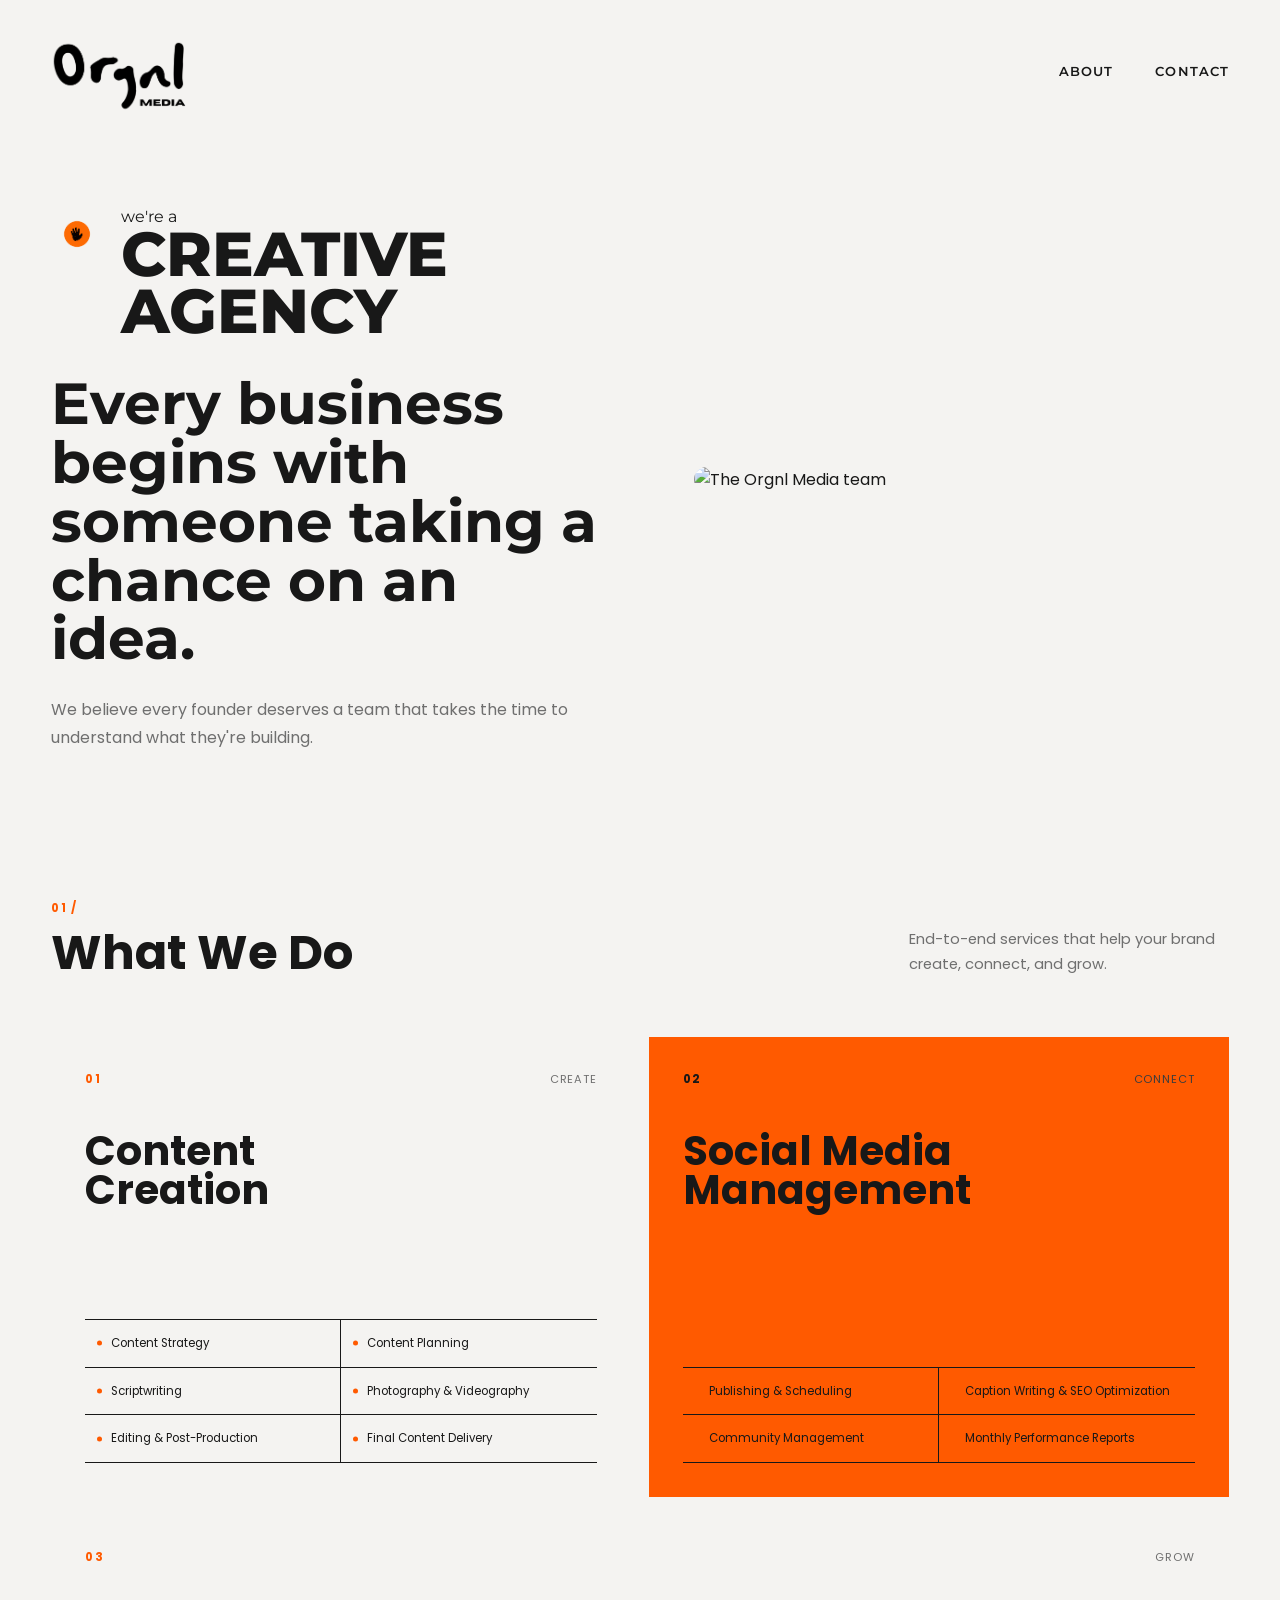
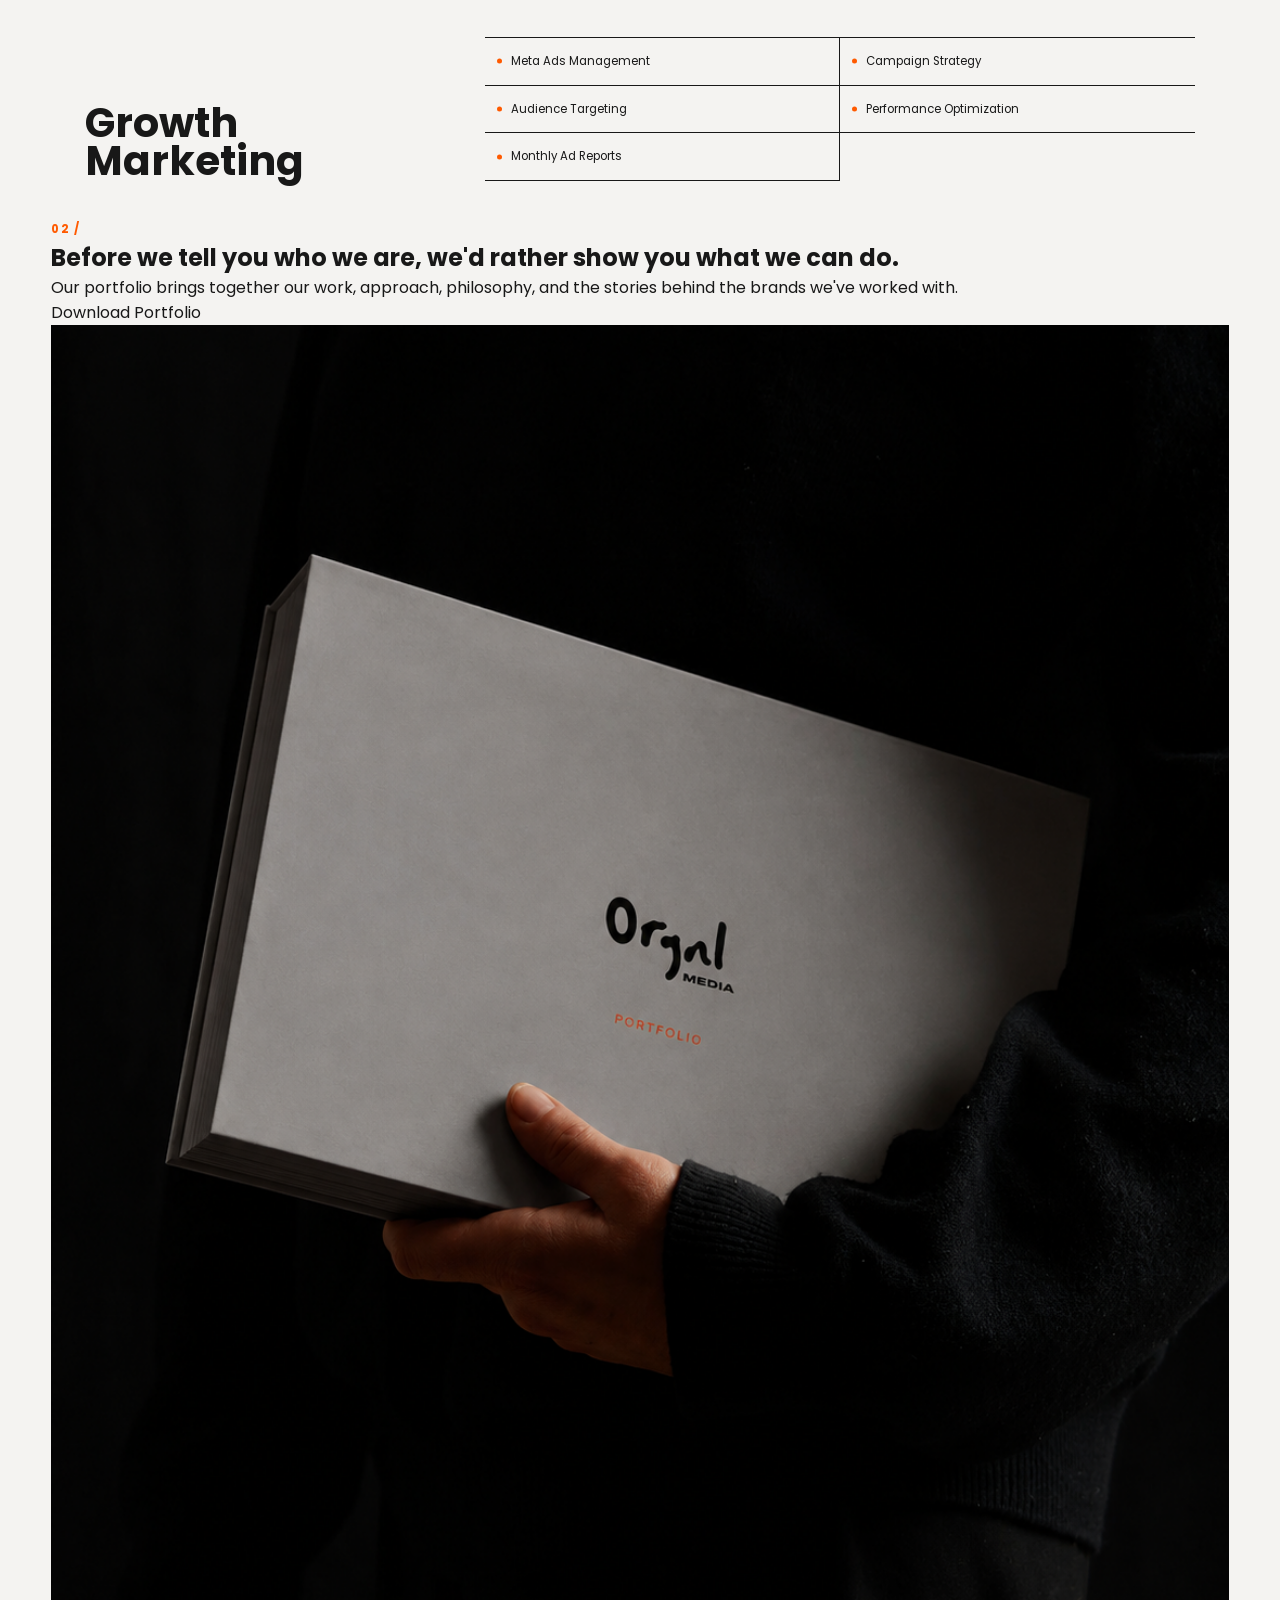
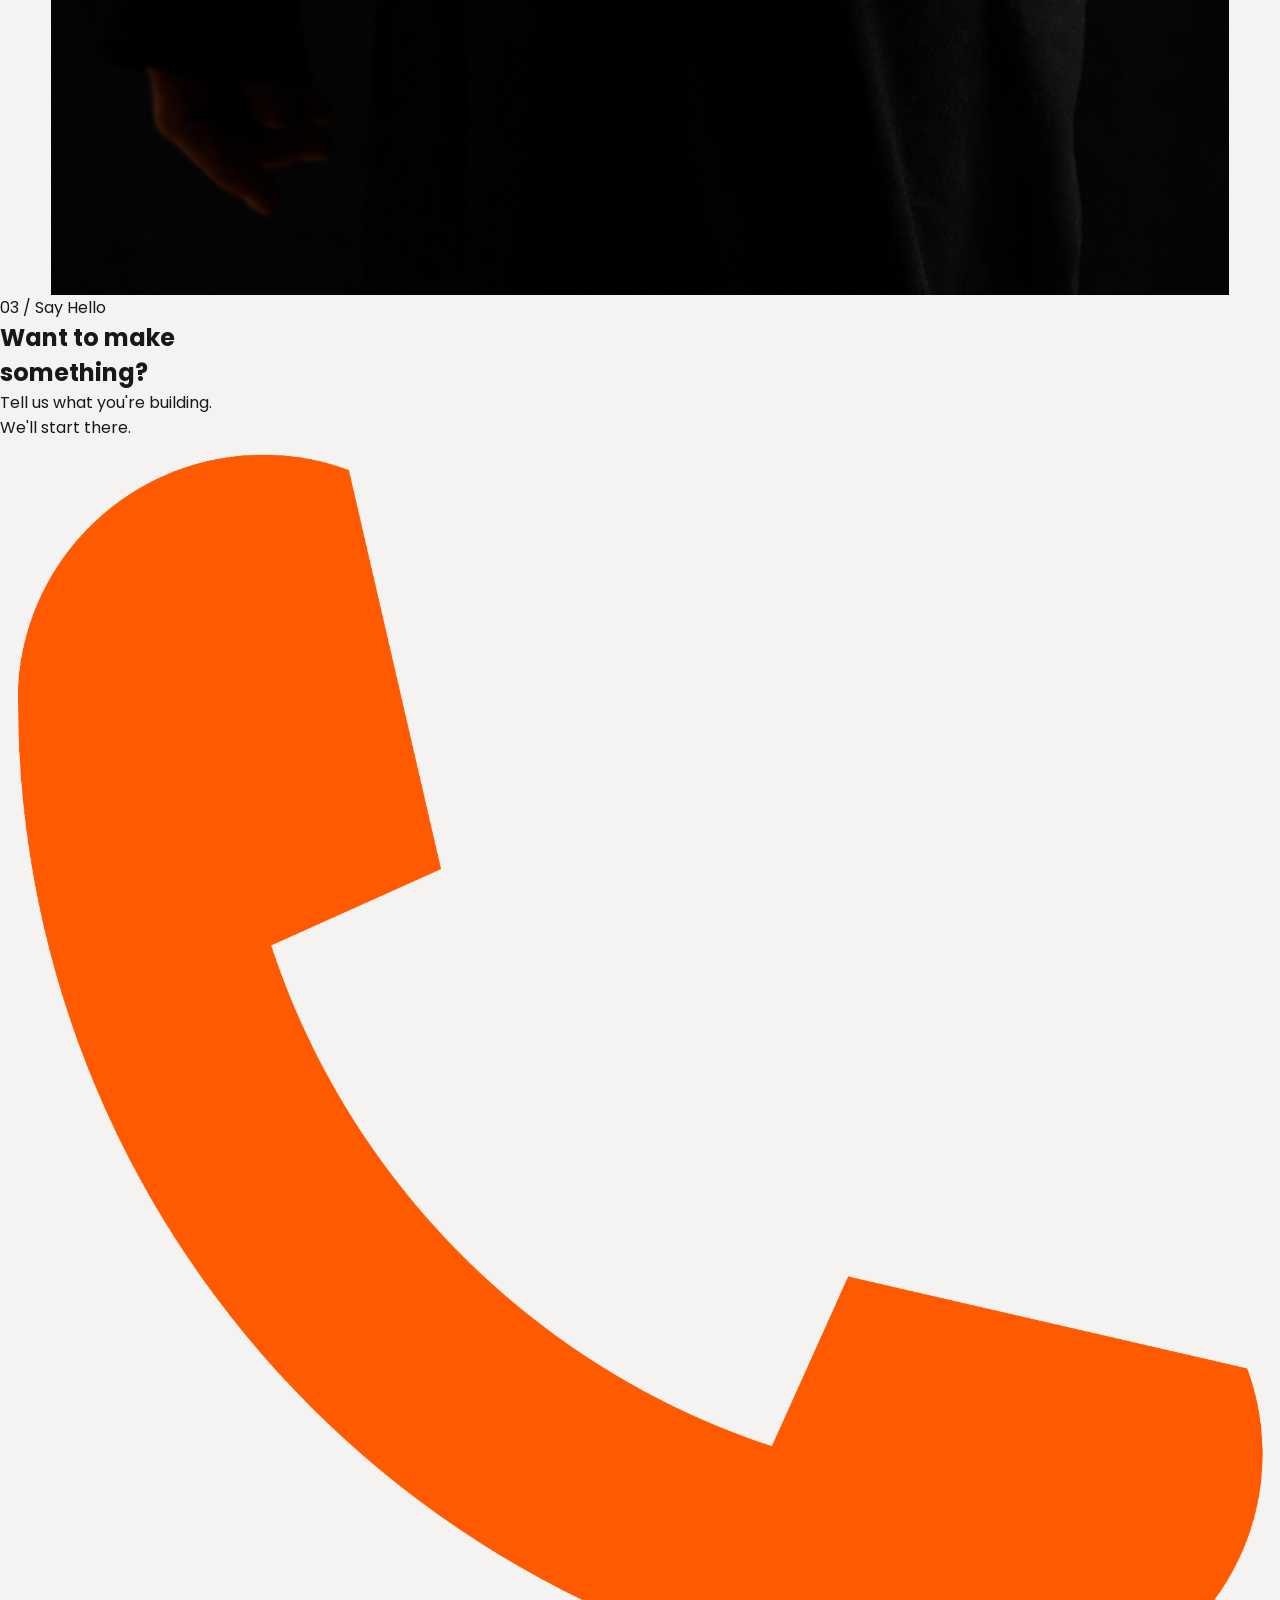
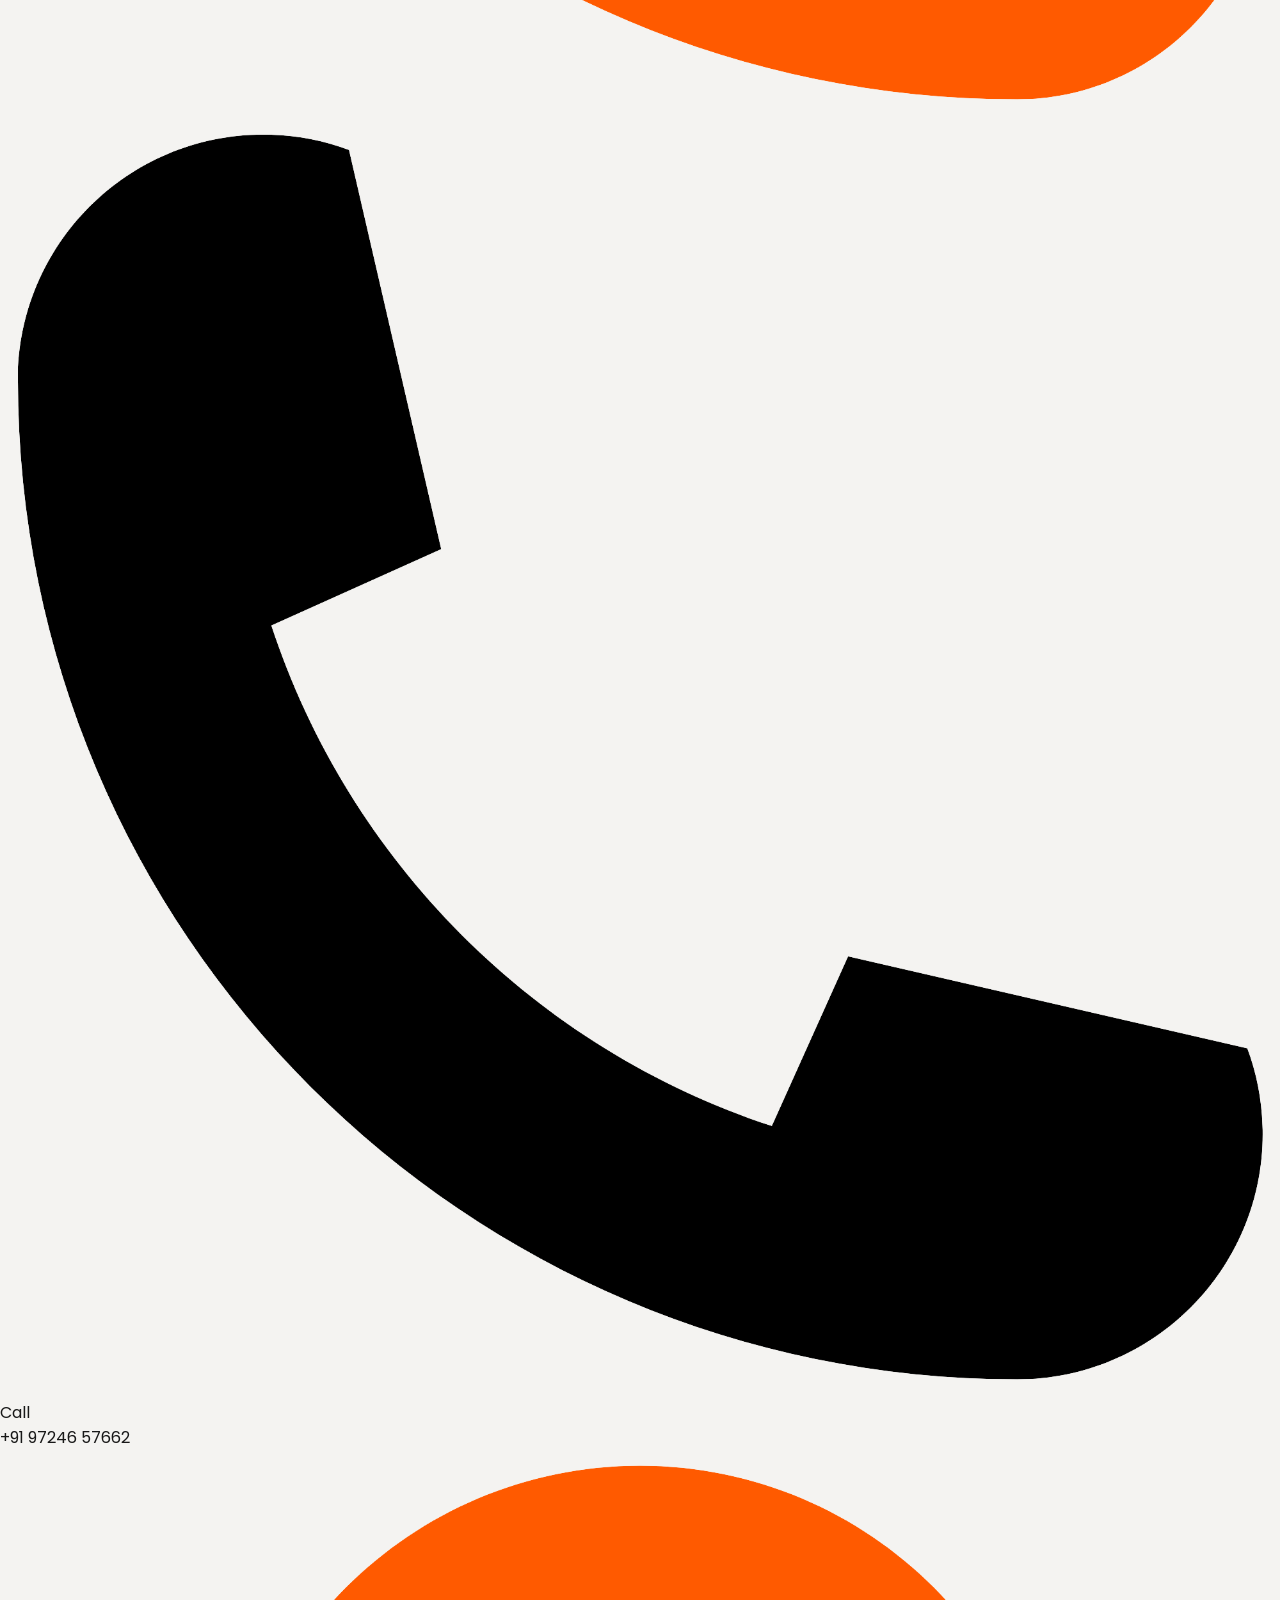
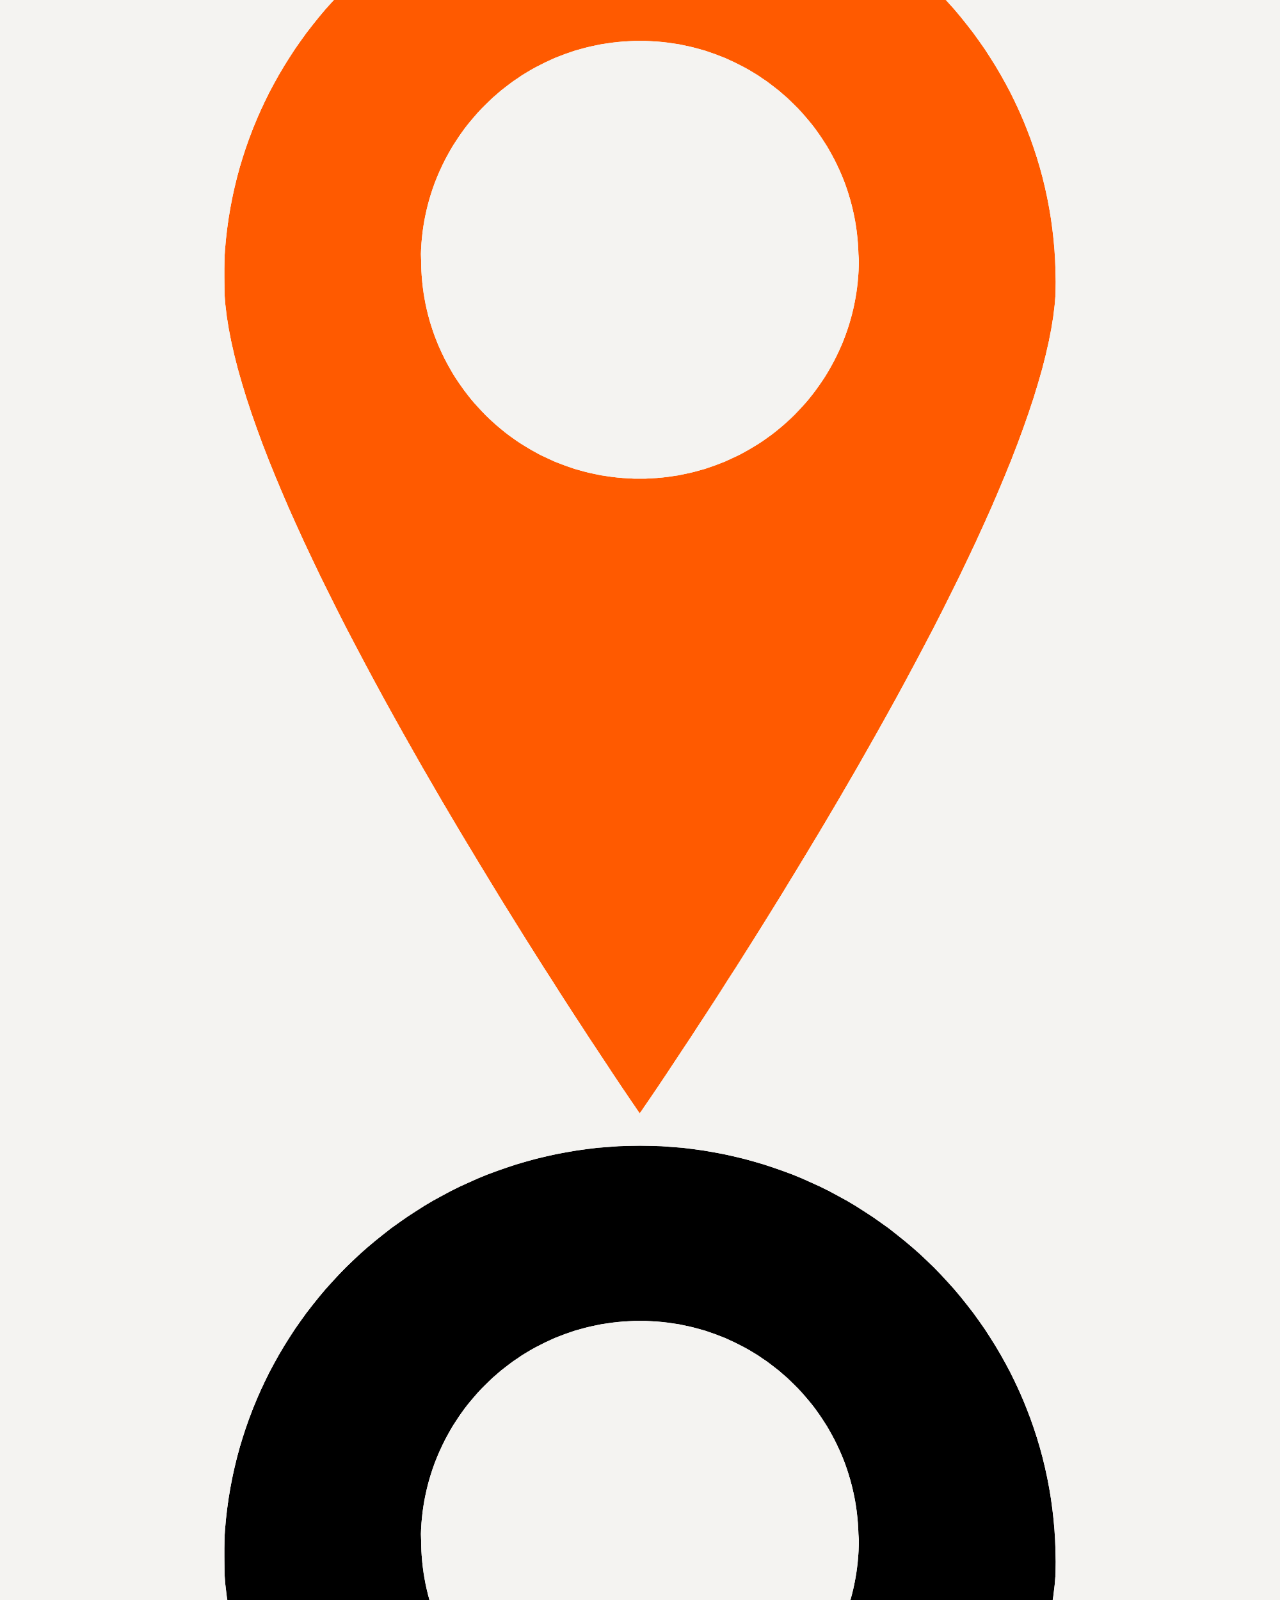
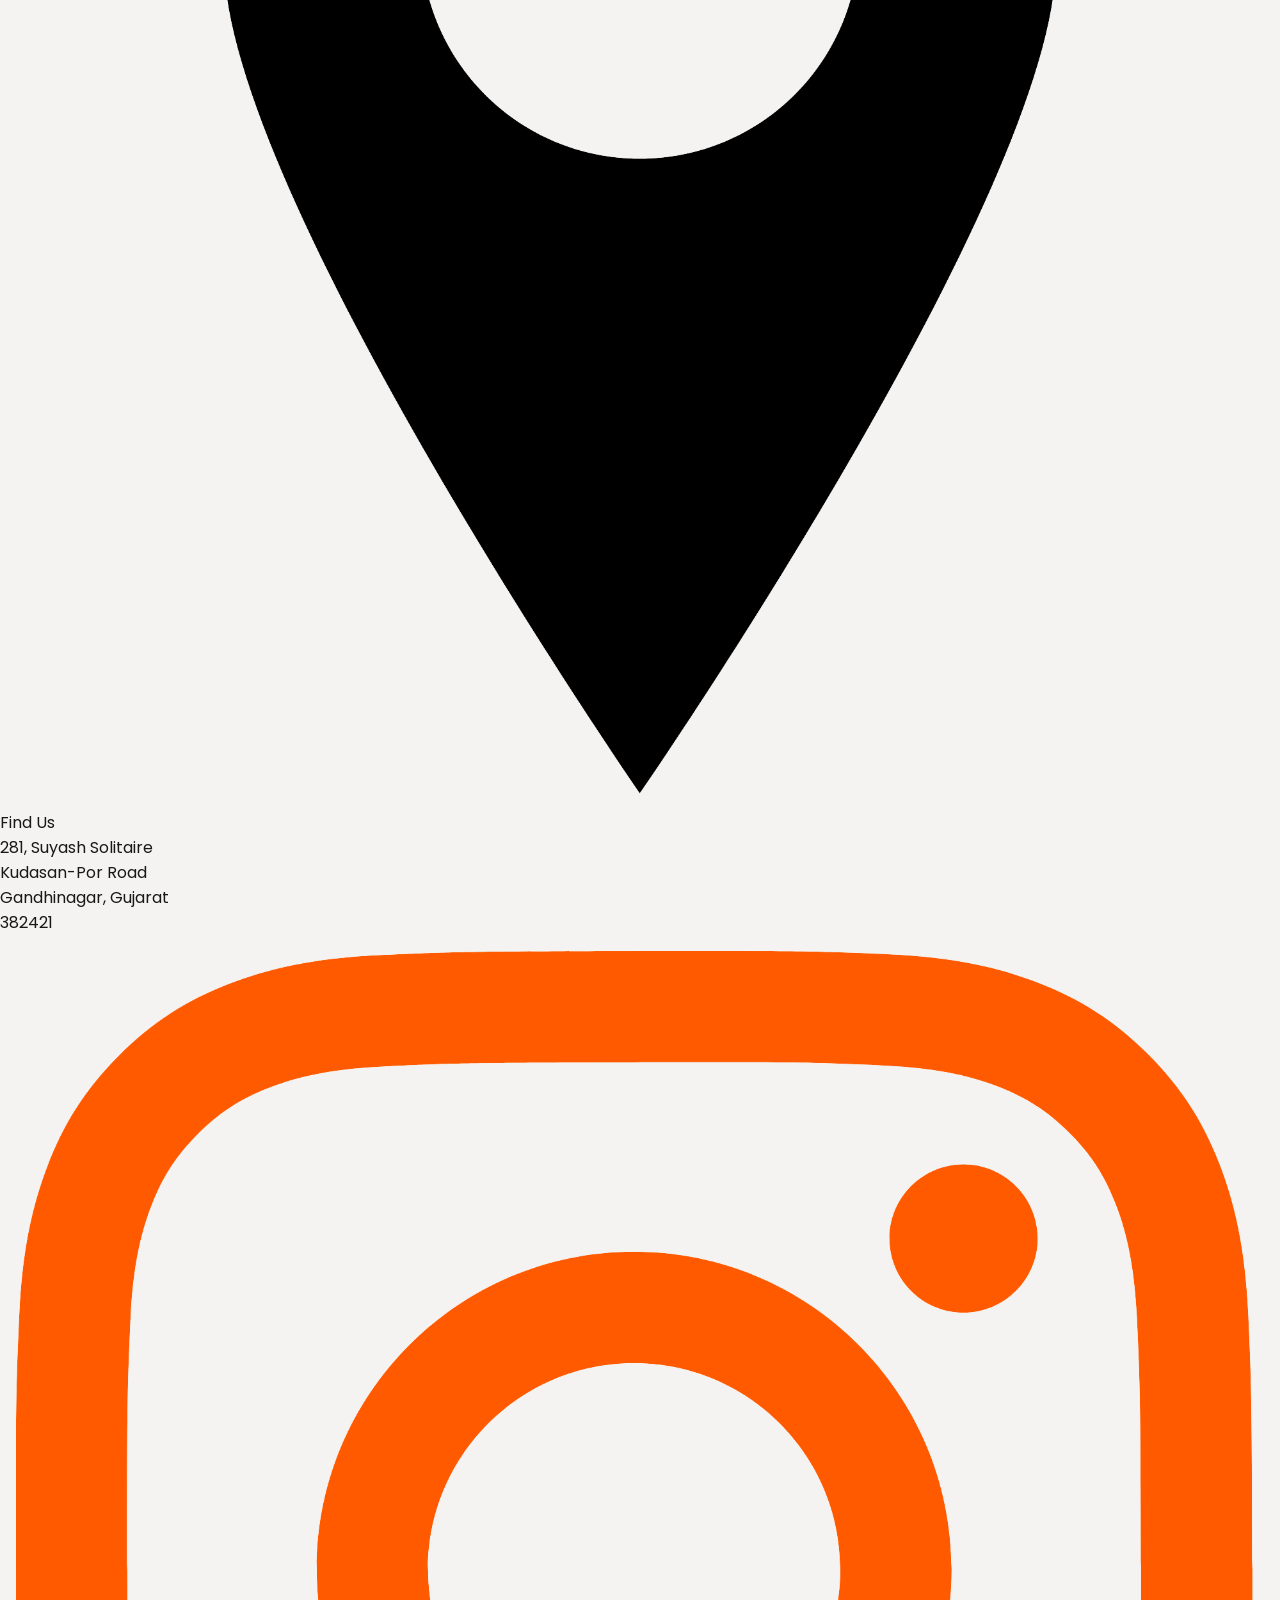
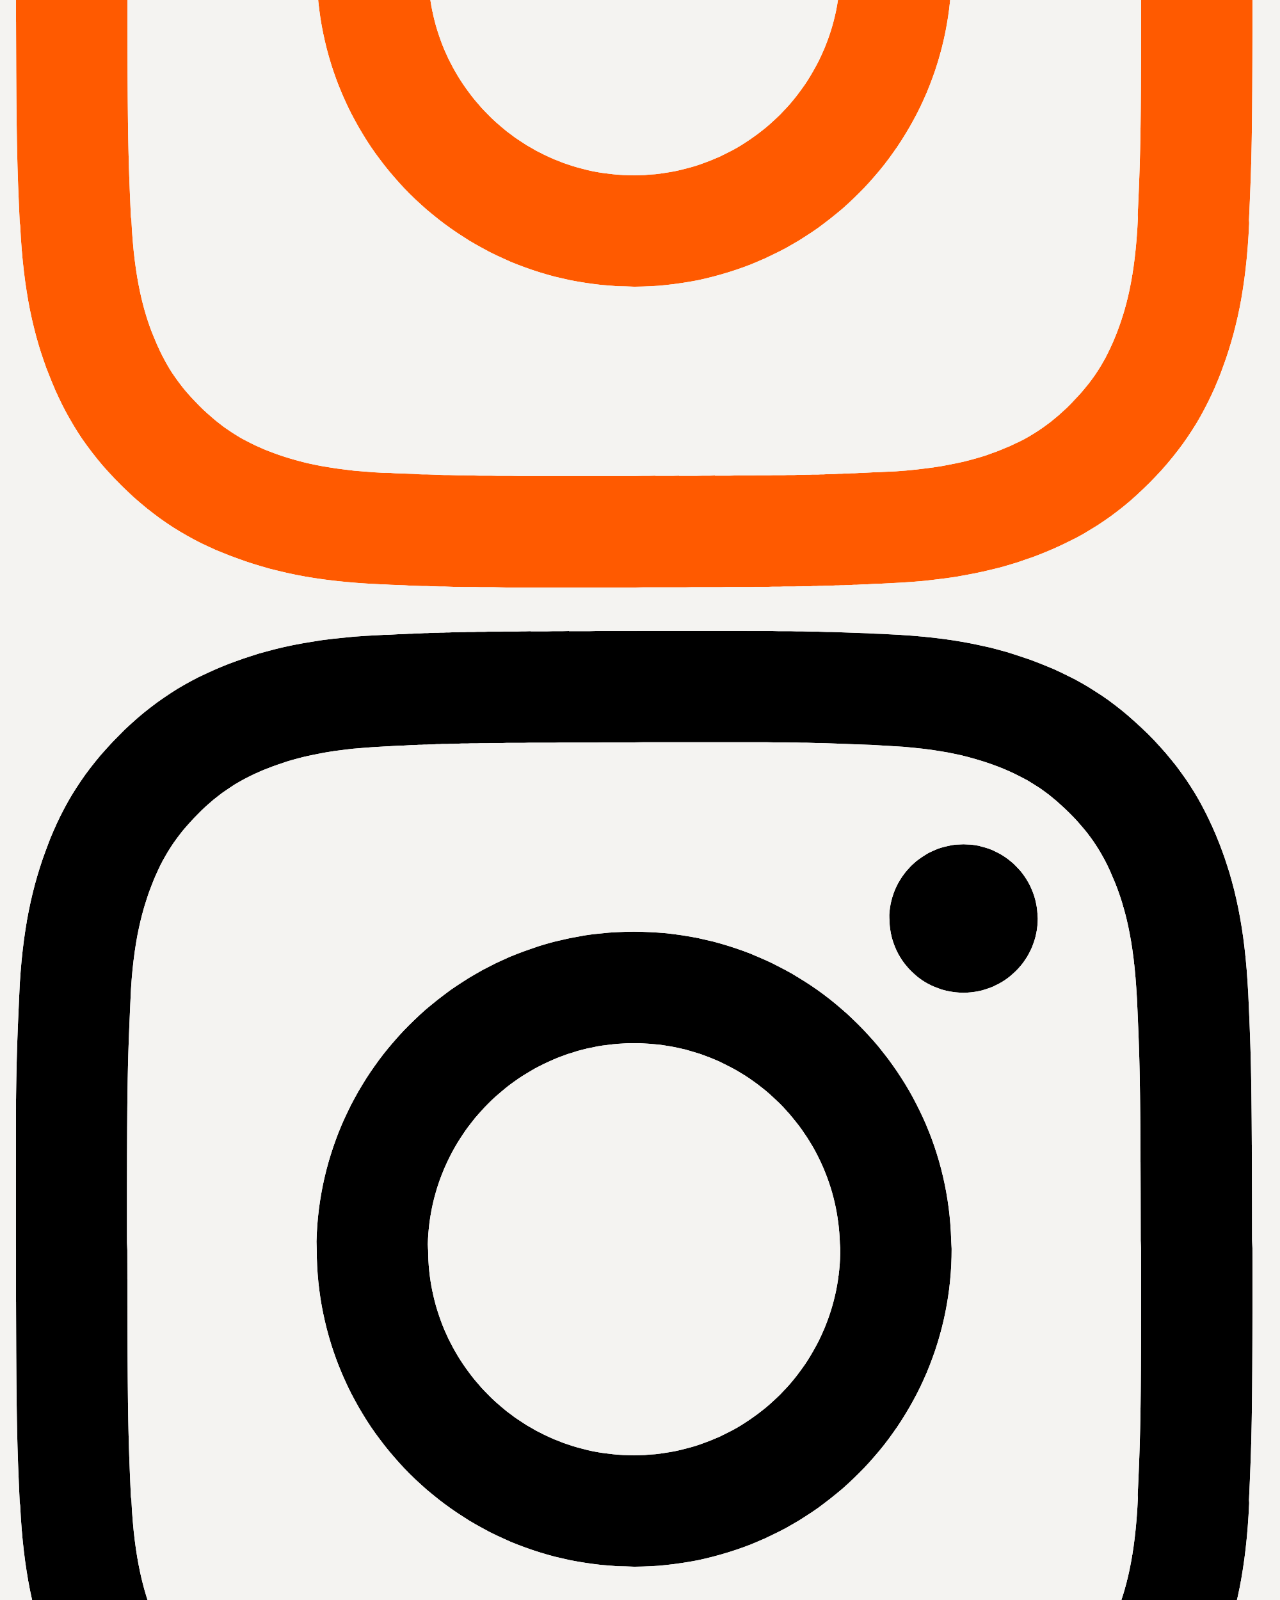
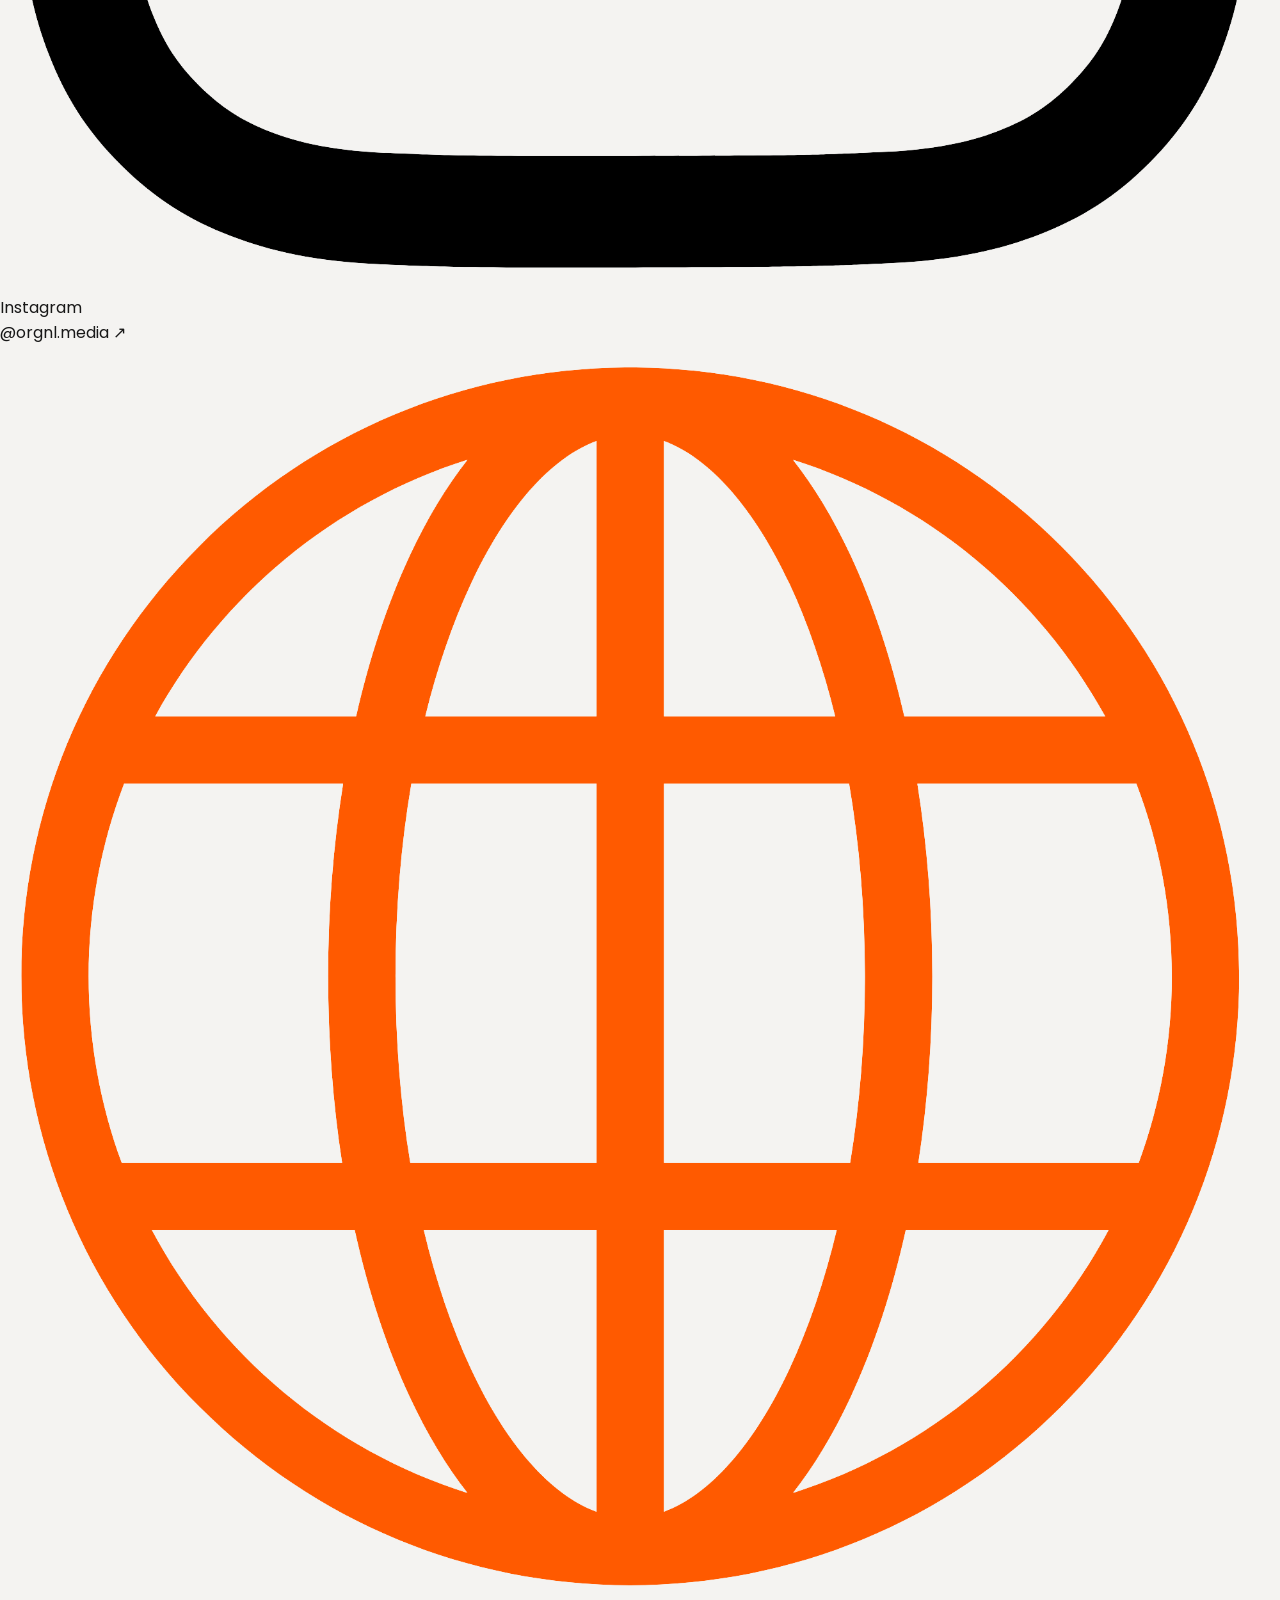
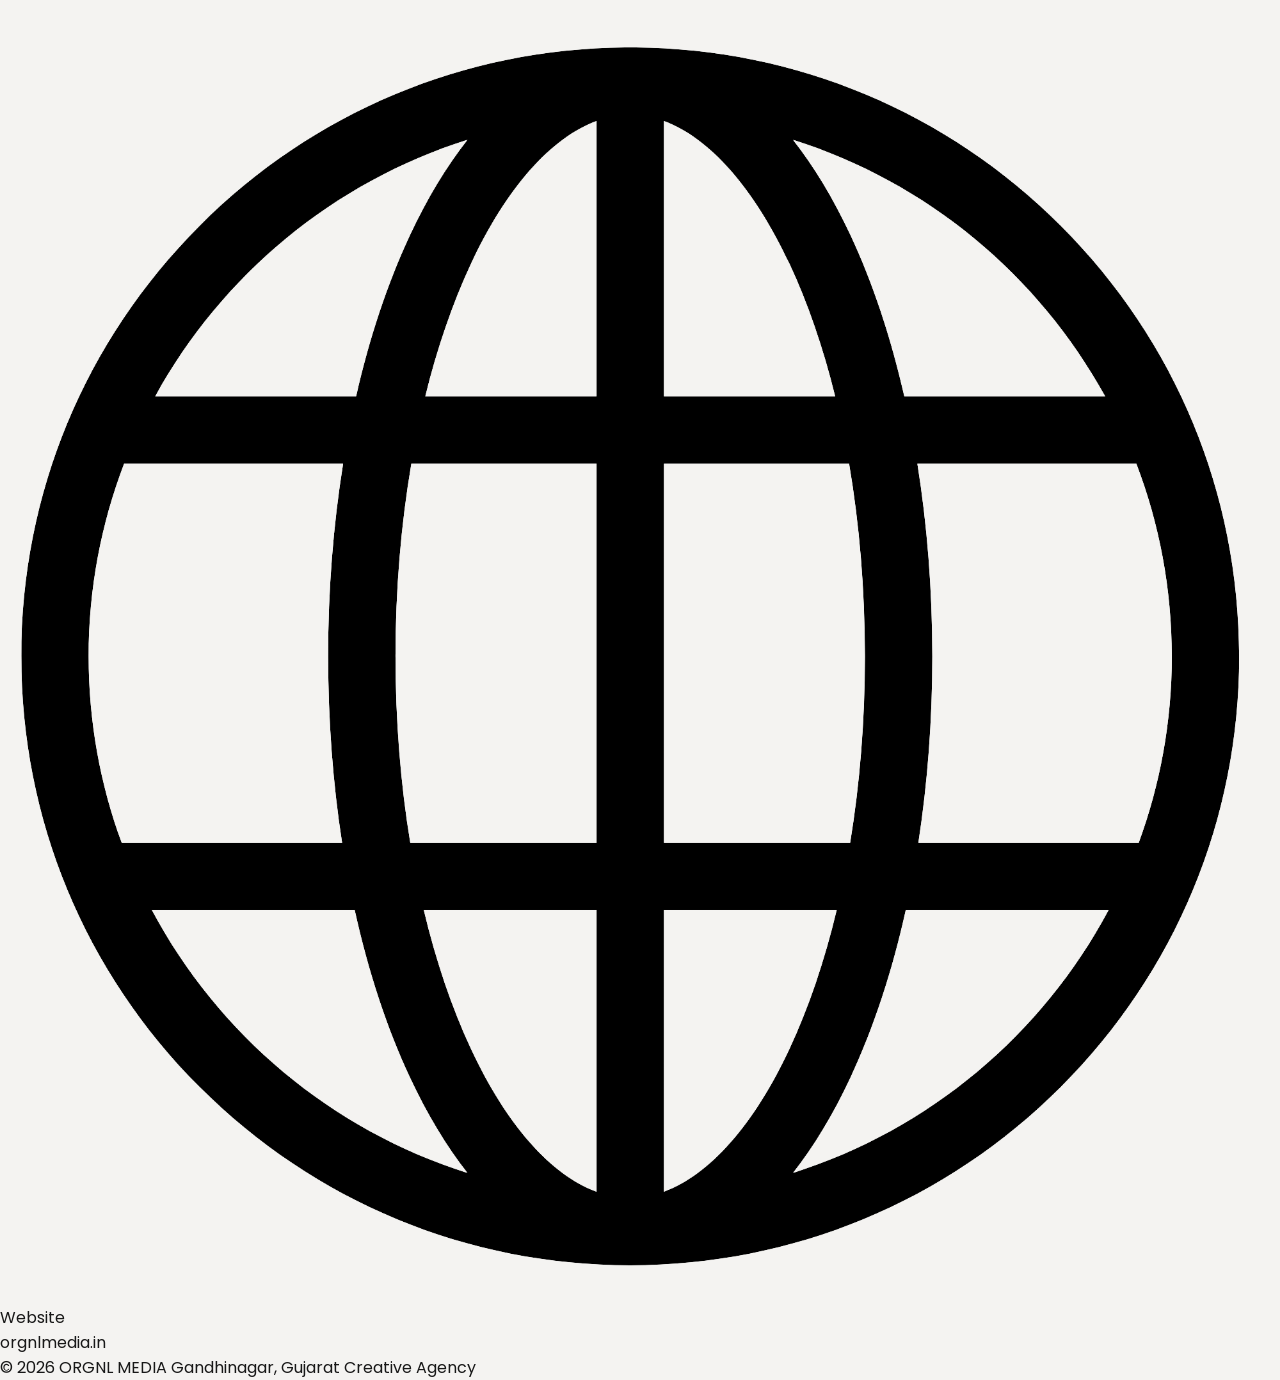
==== index.html @ 341784e2 "Update index.html" ====
<!DOCTYPE html>
<html lang="en">

<head>

    <!-- =========================================================
         META
    ========================================================== -->

    <meta charset="UTF-8">

    <meta
        name="viewport"
        content="width=device-width, initial-scale=1.0"
    >

    <meta
        name="description"
        content="Orgnl Media is a creative agency based in Gandhinagar, helping businesses find what's already special about them and turning it into stories people remember."
    >

    <meta
        name="keywords"
        content="Creative Agency, Ahmedabad, Gandhinagar, Content Creation, Social Media Management, Growth Marketing, Orgnl Media"
    >

    <meta
        name="author"
        content="Orgnl Media"
    >


    <!-- =========================================================
         TITLE
    ========================================================== -->

    <title>Orgnl Media</title>



    <!-- =========================================================
         FAVICONS
    ========================================================== -->

    <link
        rel="icon"
        type="image/svg+xml"
        href="assets/favicon/favicon.svg"
    >

    <link
        rel="icon"
        href="assets/favicon/favicon.ico"
    >

    <link
        rel="apple-touch-icon"
        href="assets/favicon/apple-touch-icon.png"
    >

    <link
        rel="manifest"
        href="assets/favicon/site.webmanifest"
    >



    <!-- =========================================================
         STYLESHEET
    ========================================================== -->

    <link
        rel="stylesheet"
        href="css/style.css"
    >

</head>

<body>

   <!-- ===========================
     HEADER
=========================== -->

<header>

    <div class="container">

        <a href="index.html" class="logo">

            <img
                src="assets/images/logo.png"
                alt="Orgnl Media Logo"
            >

        </a>


        <nav>

            <a href="about.html">
                About
            </a>

            <a href="contact.html">
                Contact
            </a>

        </nav>

    </div>

</header>



<!-- ===========================
     HERO
=========================== -->

<section class="hero">

    <div class="container hero-container">


        <!-- LEFT CONTENT -->

        <div class="hero-content">

            <div class="hero-label">

                <img
                    src="assets/images/Hand-icon-orgnl.png"
                    alt=""
                    aria-hidden="true"
                >

                <p>

                    we're a

                    <span>
                        CREATIVE
                    </span>

                    <span>
                        AGENCY
                    </span>

                </p>

            </div>



            <h1>

                Every business begins with
                someone taking a chance
                on an idea.

            </h1>



            <p class="hero-description">

                We believe every founder deserves
                a team that takes the time to
                understand what they're building.

            </p>

        </div>



        <!-- RIGHT IMAGE -->

        <div class="hero-image">

            <img
                src="assets/images/hero-team.png"
                alt="The Orgnl Media team"
            >

        </div>


    </div>

</section>



     <!-- =========================================================
     WHAT WE DO
========================================================= -->

<section class="services" id="services">

    <div class="container">

        <div class="services-heading">

            <div class="services-title">

                <span class="section-number">
                    01 /
                </span>

                <h2>
                    What We Do
                </h2>

            </div>

            <p class="services-intro">

                End-to-end services that help your brand
                create, connect, and grow.

            </p>

        </div>



        <div class="services-grid">


            <!-- =======================================
                 CONTENT CREATION
            ======================================== -->

            <article class="service-card">

                <div class="service-top">

                    <span class="service-count">
                        01
                    </span>

                    <span class="service-type">
                        Create
                    </span>

                </div>


                <h3>

                    Content<br>
                    Creation

                </h3>


                <div class="service-list">

                    <div>Content Strategy</div>

                    <div>Content Planning</div>

                    <div>Scriptwriting</div>

                    <div>Photography &amp; Videography</div>

                    <div>Editing &amp; Post-Production</div>

                    <div>Final Content Delivery</div>

                </div>

            </article>



            <!-- =======================================
                 SOCIAL MEDIA MANAGEMENT
            ======================================== -->

            <article class="service-card service-orange">

                <div class="service-top">

                    <span class="service-count">
                        02
                    </span>

                    <span class="service-type">
                        Connect
                    </span>

                </div>


                <h3>

                    Social Media<br>
                    Management

                </h3>


                <div class="service-list">

                    <div>Publishing &amp; Scheduling</div>

                    <div>Caption Writing &amp; SEO Optimization</div>

                    <div>Community Management</div>

                    <div>Monthly Performance Reports</div>

                </div>

            </article>



            <!-- =======================================
                 GROWTH MARKETING
            ======================================== -->

            <article class="service-card service-wide">

                <div class="service-top">

                    <span class="service-count">
                        03
                    </span>

                    <span class="service-type">
                        Grow
                    </span>

                </div>


                <div class="service-wide-content">

                    <h3>

                        Growth<br>
                        Marketing

                    </h3>


                    <div class="service-list">

                        <div>Meta Ads Management</div>

                        <div>Campaign Strategy</div>

                        <div>Audience Targeting</div>

                        <div>Performance Optimization</div>

                        <div>Monthly Ad Reports</div>

                    </div>

                </div>

            </article>


        </div>

    </div>

</section>


<!-- =========================================================
     PORTFOLIO
========================================================= -->

<section class="portfolio" id="portfolio">

    <div class="container">

        <div class="portfolio-content">

            <div class="portfolio-left">

                <span class="section-number">
                    02 /
                </span>

                <h2>

                    Before we tell you who we are,
                    we'd rather show you what we can do.

                </h2>

                <p>

                    Our portfolio brings together our work,
                    approach, philosophy, and the stories
                    behind the brands we've worked with.

                </p>

                <a
                    href="assets/portfolio/Orgnl media Portfolio.pdf"
                    download
                    class="portfolio-button"
                >

                    Download Portfolio

                </a>

            </div>



            <div class="portfolio-right">

                <img
                    src="assets/images/holding-portfolio.png"
                    alt="Orgnl Media Portfolio"
                >

            </div>

        </div>

    </div>

</section>

        <!-- ==========================================================
             CONTACT
        ========================================================== -->

        <section class="contact" id="contact">

            <div class="inner">


                <div class="contact-top">


                    <div class="contact-title-wrap">


                        <div class="section-marker">
                            03 / Say Hello
                        </div>


                        <h2>

                            Want to make<br>
                            something?

                        </h2>


                    </div>


                    <p class="contact-note">

                        Tell us what you're building.<br>
                        We'll start there.

                    </p>


                </div>



                <div class="contact-rule"></div>



                <div class="contact-grid">


                    <!-- PHONE -->

                    <a
                        href="tel:+919724657662"
                        class="contact-item"
                    >


                        <div class="contact-icon-wrap">

                            <img
                                src="assets/icons/phone-icon-orange.png"
                                alt=""
                                class="contact-icon contact-icon-orange"
                            >

                            <img
                                src="assets/icons/phone-icon-black.png"
                                alt=""
                                class="contact-icon contact-icon-black"
                            >

                        </div>


                        <div class="contact-item-bottom">

                            <div class="contact-label">
                                Call
                            </div>


                            <div class="contact-value">
                                +91 97246 57662
                            </div>

                        </div>


                    </a>



                    <!-- LOCATION -->

                    <div class="contact-item">


                        <div class="contact-icon-wrap">

                            <img
                                src="assets/icons/location-icon-orange.png"
                                alt=""
                                class="contact-icon contact-icon-orange"
                            >

                            <img
                                src="assets/icons/location-icon-black.png"
                                alt=""
                                class="contact-icon contact-icon-black"
                            >

                        </div>


                        <div class="contact-item-bottom">

                            <div class="contact-label">
                                Find Us
                            </div>


                            <div class="contact-value address-value">

                                281, Suyash Solitaire<br>

                                Kudasan-Por Road<br>

                                Gandhinagar, Gujarat<br>

                                382421

                            </div>

                        </div>


                    </div>



                    <!-- INSTAGRAM -->

                    <a
                        href="https://www.instagram.com/orgnl.media/"
                        target="_blank"
                        rel="noopener"
                        class="contact-item"
                    >


                        <div class="contact-icon-wrap">

                            <img
                                src="assets/icons/instagram-icon-orange.png"
                                alt=""
                                class="contact-icon contact-icon-orange"
                            >

                            <img
                                src="assets/icons/instagram-icon-black.png"
                                alt=""
                                class="contact-icon contact-icon-black"
                            >

                        </div>


                        <div class="contact-item-bottom">

                            <div class="contact-label">
                                Instagram
                            </div>


                            <div class="contact-value">
                                @orgnl.media ↗
                            </div>

                        </div>


                    </a>



                    <!-- WEBSITE -->

                    <a
                        href="https://orgnlmedia.in"
                        class="contact-item"
                    >


                        <div class="contact-icon-wrap">

                            <img
                                src="assets/icons/website-icon-orange.png"
                                alt=""
                                class="contact-icon contact-icon-orange"
                            >

                            <img
                                src="assets/icons/website-icon-black.png"
                                alt=""
                                class="contact-icon contact-icon-black"
                            >

                        </div>


                        <div class="contact-item-bottom">

                            <div class="contact-label">
                                Website
                            </div>


                            <div class="contact-value">
                                orgnlmedia.in
                            </div>

                        </div>


                    </a>


                </div>



                <!-- FOOTER -->

                <footer class="footer">


                    <span>

                        © 2026

                        <span class="footer-orange">
                            ORGNL MEDIA
                        </span>

                    </span>


                    <span>
                        Gandhinagar, Gujarat
                    </span>


                    <span>
                        Creative Agency
                    </span>


                </footer>


            </div>

        </section>


    </main>



    <!-- =========================================================
     JAVASCRIPT
========================================================== -->

<script src="js/script.js"></script>

</body>
</html>



    
</body>

</html>
---- css/style.css ----
/* =========================================================
   ORGNL MEDIA
   STYLE.CSS
========================================================= */


/* =========================================================
   GOOGLE FONTS
========================================================= */

@import url('https://fonts.googleapis.com/css2?family=Montserrat:wght@400;500;600;700;800&family=Poppins:wght@300;400;500&display=swap');


/* =========================================================
   VARIABLES
========================================================= */

:root{

    --bg:#F4F3F1;
    --text:#181818;
    --orange:#FF5A00;
    --grey:#6F6F6F;

    --container:1240px;

    --transition:0.3s ease;

}


/* =========================================================
   RESET
========================================================= */

*{
    margin:0;
    padding:0;
    box-sizing:border-box;
}

html{
    scroll-behavior:smooth;
}

body{

    background:var(--bg);
    color:var(--text);

    font-family:'Poppins',sans-serif;
    overflow-x:hidden;

}

img{

    display:block;
    width:100%;

}

a{

    text-decoration:none;
    color:inherit;

}

ul{

    list-style:none;

}


/* =========================================================
   GLOBAL CONTAINER
========================================================= */

.container{

    width:min(92%,var(--container));
    margin:auto;

}



/* =========================================================
   HEADER
========================================================= */

header{

    width:100%;
    padding:28px 0;

    position:fixed;
    top:0;
    left:0;

    z-index:100;

    background:rgba(244,243,241,.88);
    backdrop-filter:blur(18px);

}

header .container{

    display:flex;
    align-items:center;
    justify-content:space-between;

}

.logo{

    width:145px;

}

nav{

    display:flex;
    align-items:center;
    gap:42px;

}

nav a{

    font-family:'Montserrat',sans-serif;
    font-size:.82rem;
    font-weight:600;
    letter-spacing:.08em;
    text-transform:uppercase;

    transition:var(--transition);

}

nav a:hover{

    color:var(--orange);

}



/* =========================================================
   HERO
========================================================= */

.hero{

    min-height:100vh;

    display:flex;
    align-items:center;

    padding:160px 0 100px;

}

.hero-container{

    display:grid;
    grid-template-columns:1fr 0.95fr;
    gap:80px;
    align-items:center;

}

.hero-content{

    max-width:620px;

}

.hero-label{

    display:flex;
    align-items:flex-start;
    gap:18px;

    margin-bottom:34px;

}

.hero-label img{

    width:52px;

    flex-shrink:0;

}

.hero-label p{

    font-family:'Montserrat',sans-serif;
    font-size:1rem;
    line-height:1.1;

}

.hero-label span{

    display:block;

    font-size:3.9rem;
    font-weight:800;
    line-height:.92;

}

.hero h1{

    font-family:'Montserrat',sans-serif;

    font-size:3.6rem;
    font-weight:700;
    line-height:1.02;

    max-width:760px;

    margin-bottom:28px;

}

.hero-description{

    max-width:520px;

    color:var(--grey);

    font-size:1rem;
    line-height:1.75;

}

.hero-image{

    position:relative;

}

.hero-image img{

    border-radius:18px;

}



/* =========================================================
   TABLET
========================================================= */

@media(max-width:991px){

    .hero-container{

        grid-template-columns:1fr;
        gap:60px;

    }

    .hero-image{

        max-width:650px;
        margin:auto;

    }

}



/* =========================================================
   MOBILE
========================================================= */

@media(max-width:768px){

    header{

        padding:22px 0;

    }

    .logo{

        width:120px;

    }

    nav{

        gap:24px;

    }

    nav a{

        font-size:.72rem;

    }

    .hero{

        padding:130px 0 70px;

    }

    .hero-label{

        margin-bottom:26px;

    }

    .hero-label img{

        width:42px;

    }

    .hero-label p{

        font-size:.9rem;

    }

    .hero-label span{

        font-size:2.7rem;

    }

    .hero h1{

        font-size:2.3rem;
        margin-bottom:22px;

    }

    .hero-description{

        font-size:.92rem;
        line-height:1.7;

    }

}




/* =========================================================
   WHAT WE DO
========================================================= */

.services{

    background:var(--bg);

}

.services-heading{

    display:flex;
    justify-content:space-between;
    align-items:flex-end;

    margin-bottom:60px;

}

.services-title{

    display:flex;
    flex-direction:column;
    gap:12px;

}

.section-number{

    font-family:var(--heading);

    font-size:.72rem;
    font-weight:700;

    letter-spacing:.15em;

    color:var(--orange);

}

.services-title h2{

    font-size:3rem;
    font-weight:700;
    line-height:1;

}

.services-intro{

    width:320px;

    color:var(--grey);

    font-size:.92rem;
    line-height:1.7;

}



/* =========================================================
   GRID
========================================================= */

.services-grid{

    display:grid;

    grid-template-columns:1fr 1fr;

    gap:18px;

}



/* =========================================================
   CARD
========================================================= */

.service-card{

    display:flex;
    flex-direction:column;

    min-height:460px;

    padding:34px;

    border:var(--border);

    transition:var(--transition);

}

.service-card:hover{

    transform:translateY(-5px);

}

.service-top{

    display:flex;
    justify-content:space-between;
    align-items:center;

}

.service-count{

    font-family:var(--heading);

    font-size:.72rem;
    font-weight:700;

    letter-spacing:.12em;

    color:var(--orange);

}

.service-type{

    font-size:.7rem;

    text-transform:uppercase;

    letter-spacing:.08em;

    color:var(--grey);

}

.service-card h3{

    margin-top:44px;

    font-size:2.55rem;
    font-weight:700;
    line-height:.95;

}



/* =========================================================
   SERVICE LIST
========================================================= */

.service-list{

    margin-top:auto;

    display:grid;

    grid-template-columns:1fr 1fr;

    border-top:1px solid currentColor;

}

.service-list div{

    position:relative;

    padding:

        15px
        12px
        15px
        26px;

    border-bottom:1px solid currentColor;

    font-size:.72rem;

    line-height:1.45;

}

.service-list div:nth-child(odd){

    border-right:1px solid currentColor;

}


/* orange bullet */

.service-list div::before{

    content:"";

    position:absolute;

    left:12px;
    top:50%;

    width:5px;
    height:5px;

    transform:translateY(-50%);

    border-radius:50%;

    background:var(--orange);

}



/* =========================================================
   ORANGE CARD
========================================================= */

.service-orange{

    background:var(--orange);

    color:var(--black);

    border:none;

}

.service-orange .service-count{

    color:var(--black);

}

.service-orange .service-type{

    color:#3d3d3d;

}

.service-orange .service-list div::before{

    background:var(--black);

}



/* =========================================================
   WIDE CARD
========================================================= */

.service-wide{

    grid-column:1 / -1;

    min-height:300px;

}

.service-wide-content{

    display:grid;

    grid-template-columns:330px 1fr;

    gap:70px;

    align-items:end;

    margin-top:auto;

}

.service-wide h3{

    margin-top:0;

}

.service-wide .service-list{

    margin-top:0;

}



/* =========================================================
   RESPONSIVE
========================================================= */

@media(max-width:900px){

    .services-heading{

        flex-direction:column;
        align-items:flex-start;

        gap:24px;

    }

    .services-intro{

        width:100%;

    }

    .services-grid{

        grid-template-columns:1fr;

    }

    .service-wide{

        grid-column:auto;

    }

    .service-wide-content{

        display:block;

    }

    .service-wide h3{

        margin-bottom:40px;

    }

}



@media(max-width:650px){

    .services-title h2{

        font-size:2.3rem;

    }

    .service-card{

        min-height:auto;

        padding:26px;

    }

    .service-card h3{

        margin-top:34px;

        font-size:2rem;

    }

    .service-list{

        grid-template-columns:1fr;

    }

    .service-list div{

        border-right:none !important;

    }

}
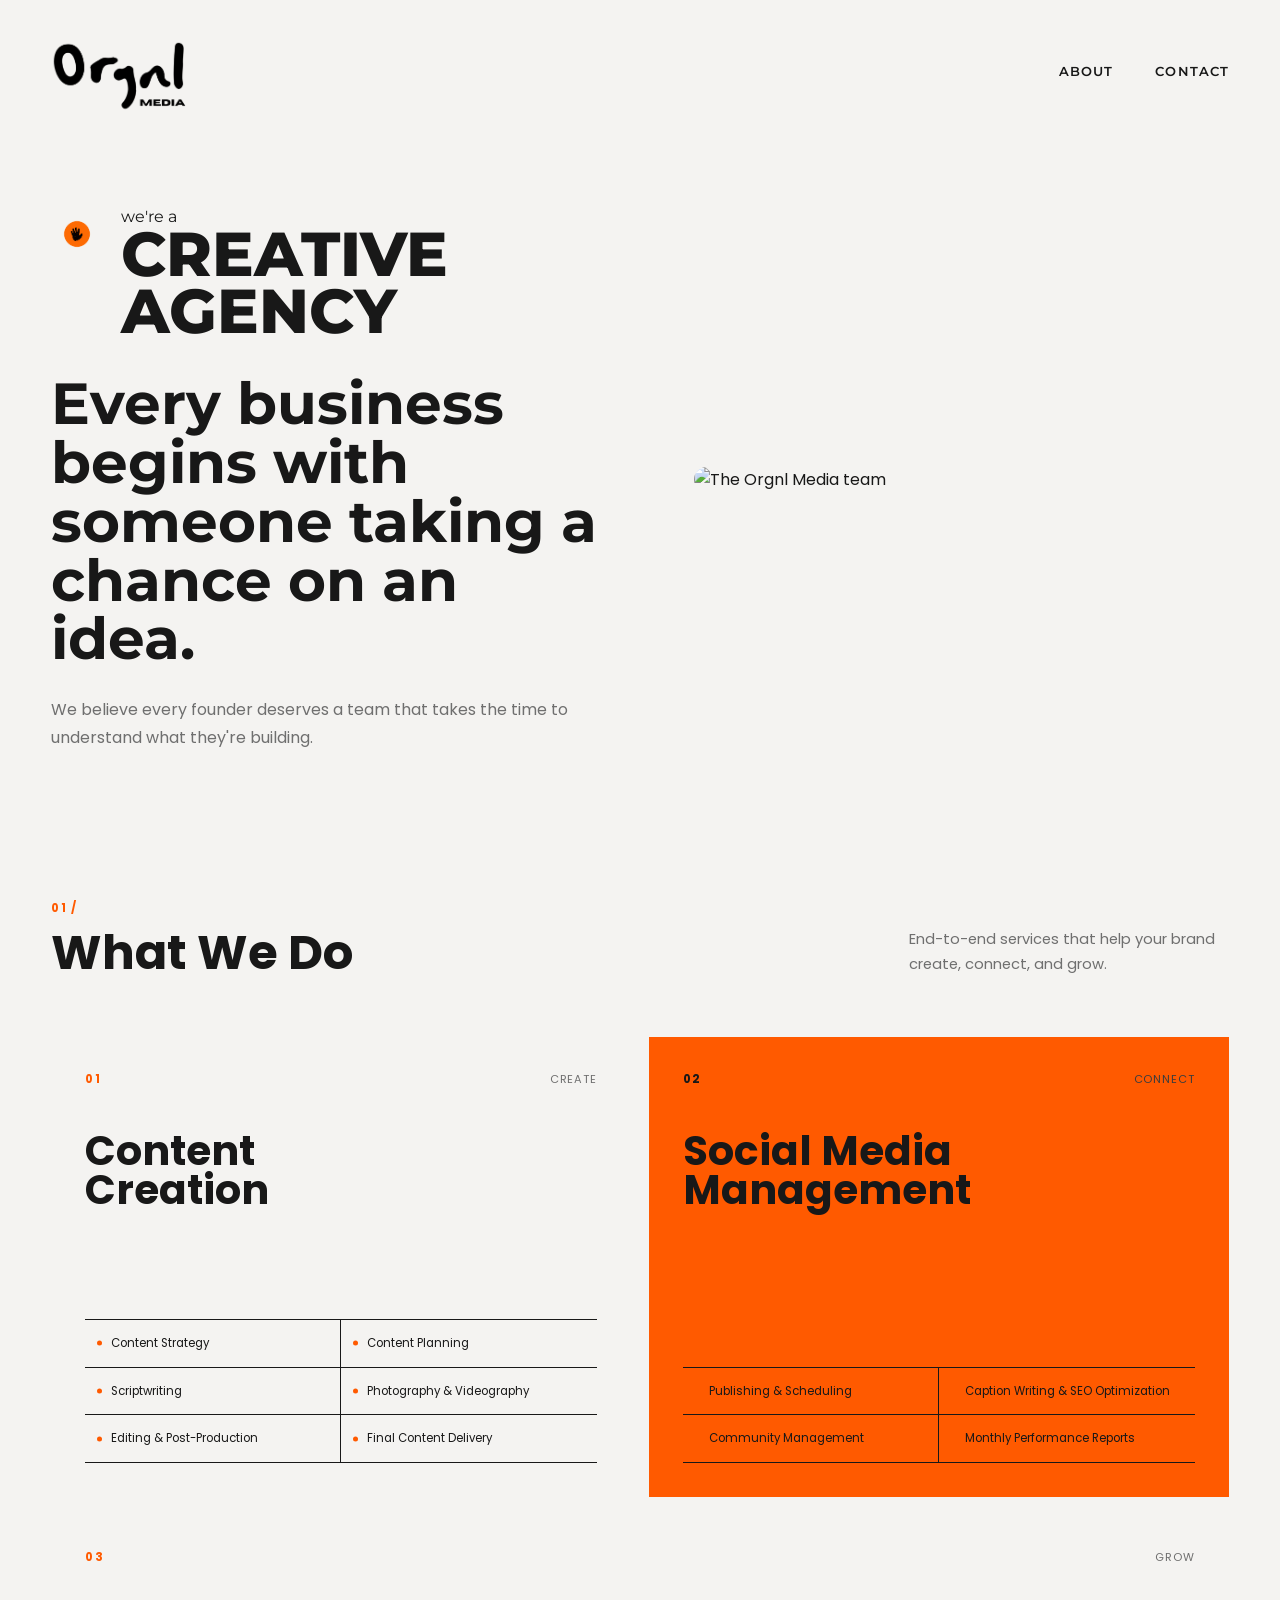
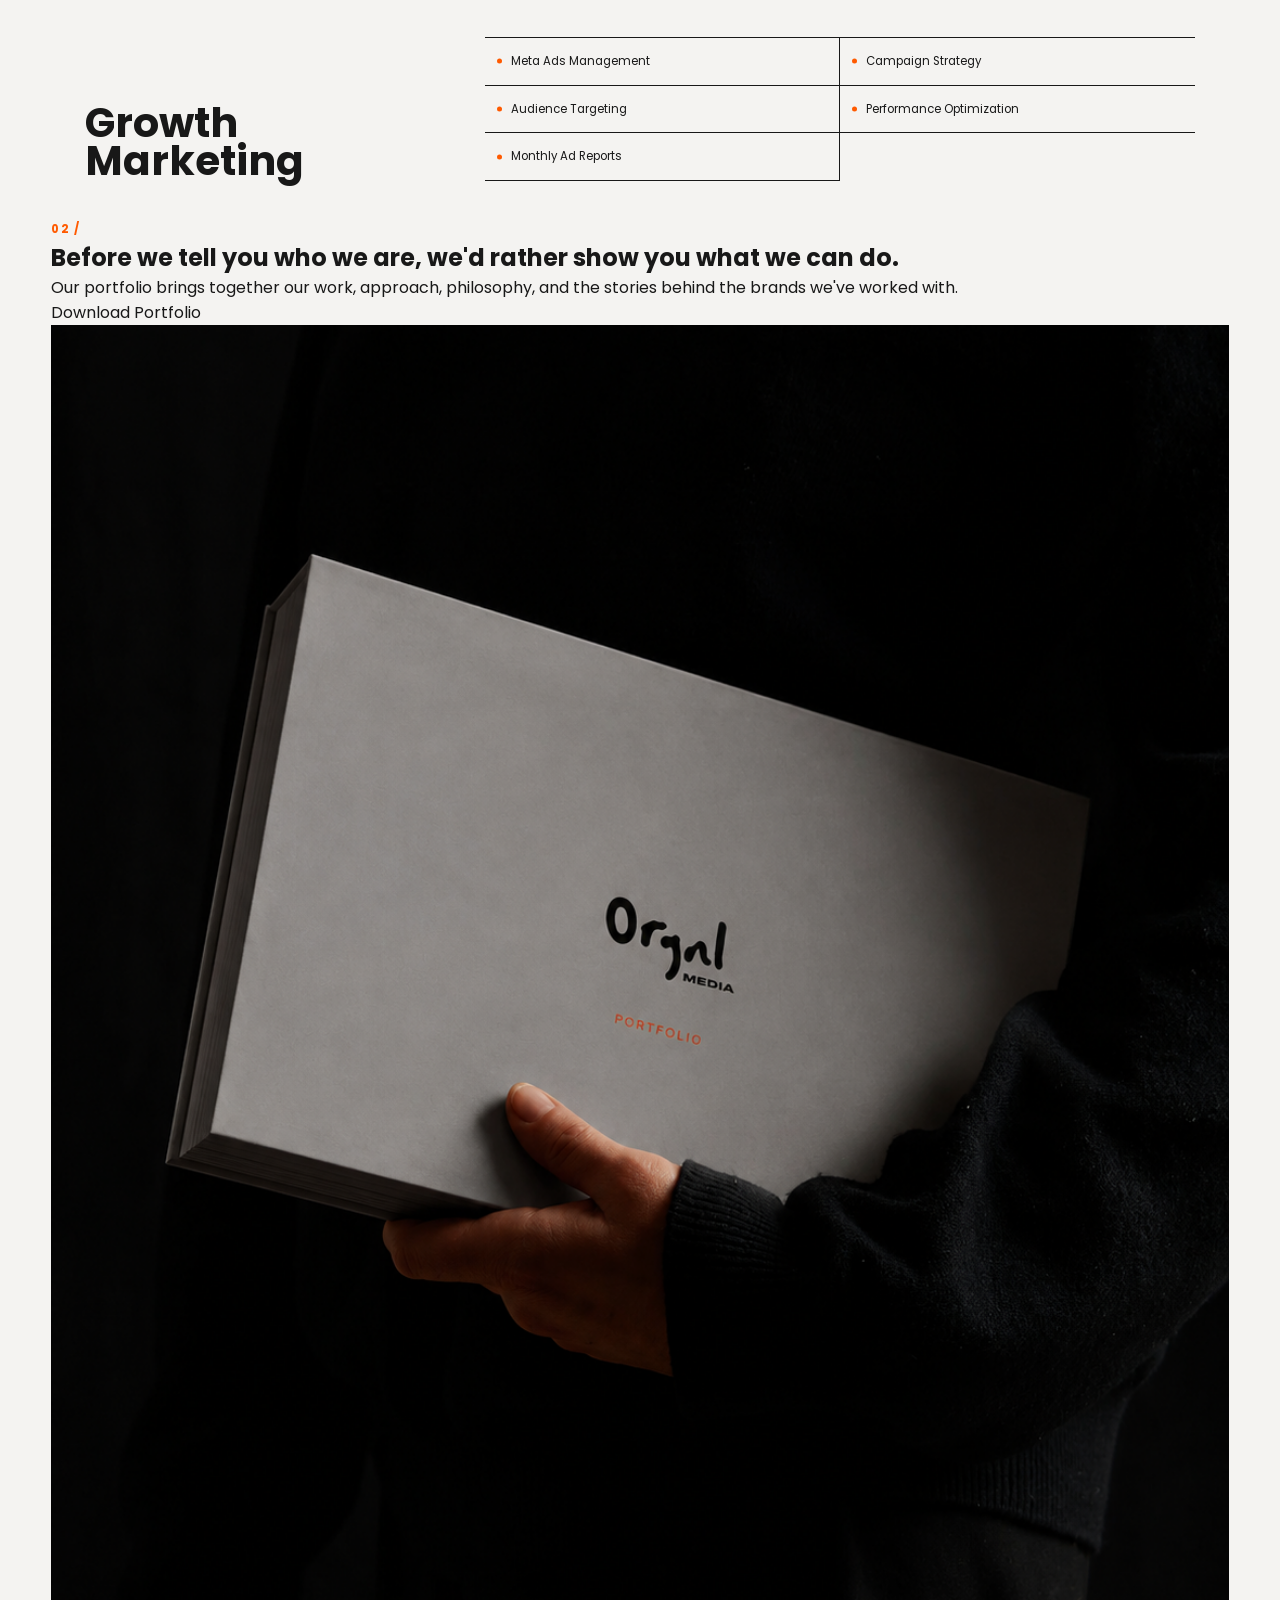
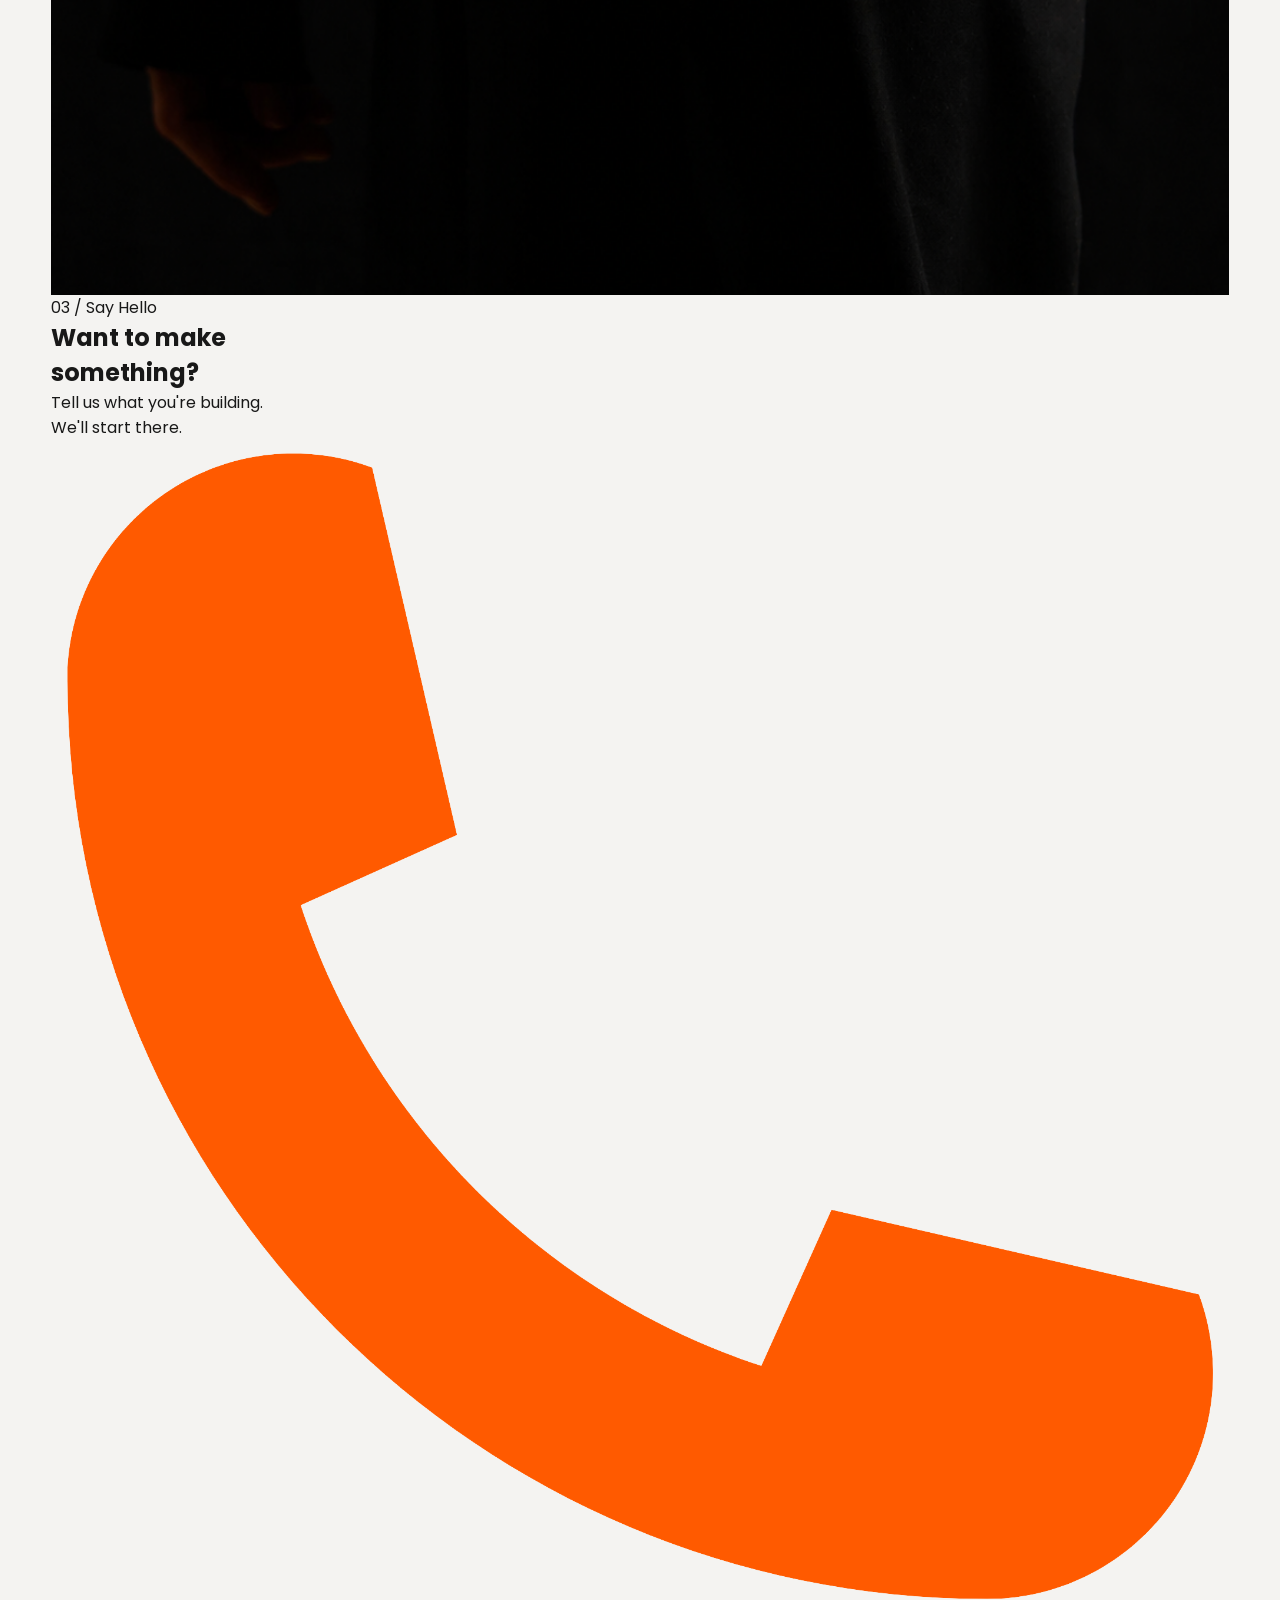
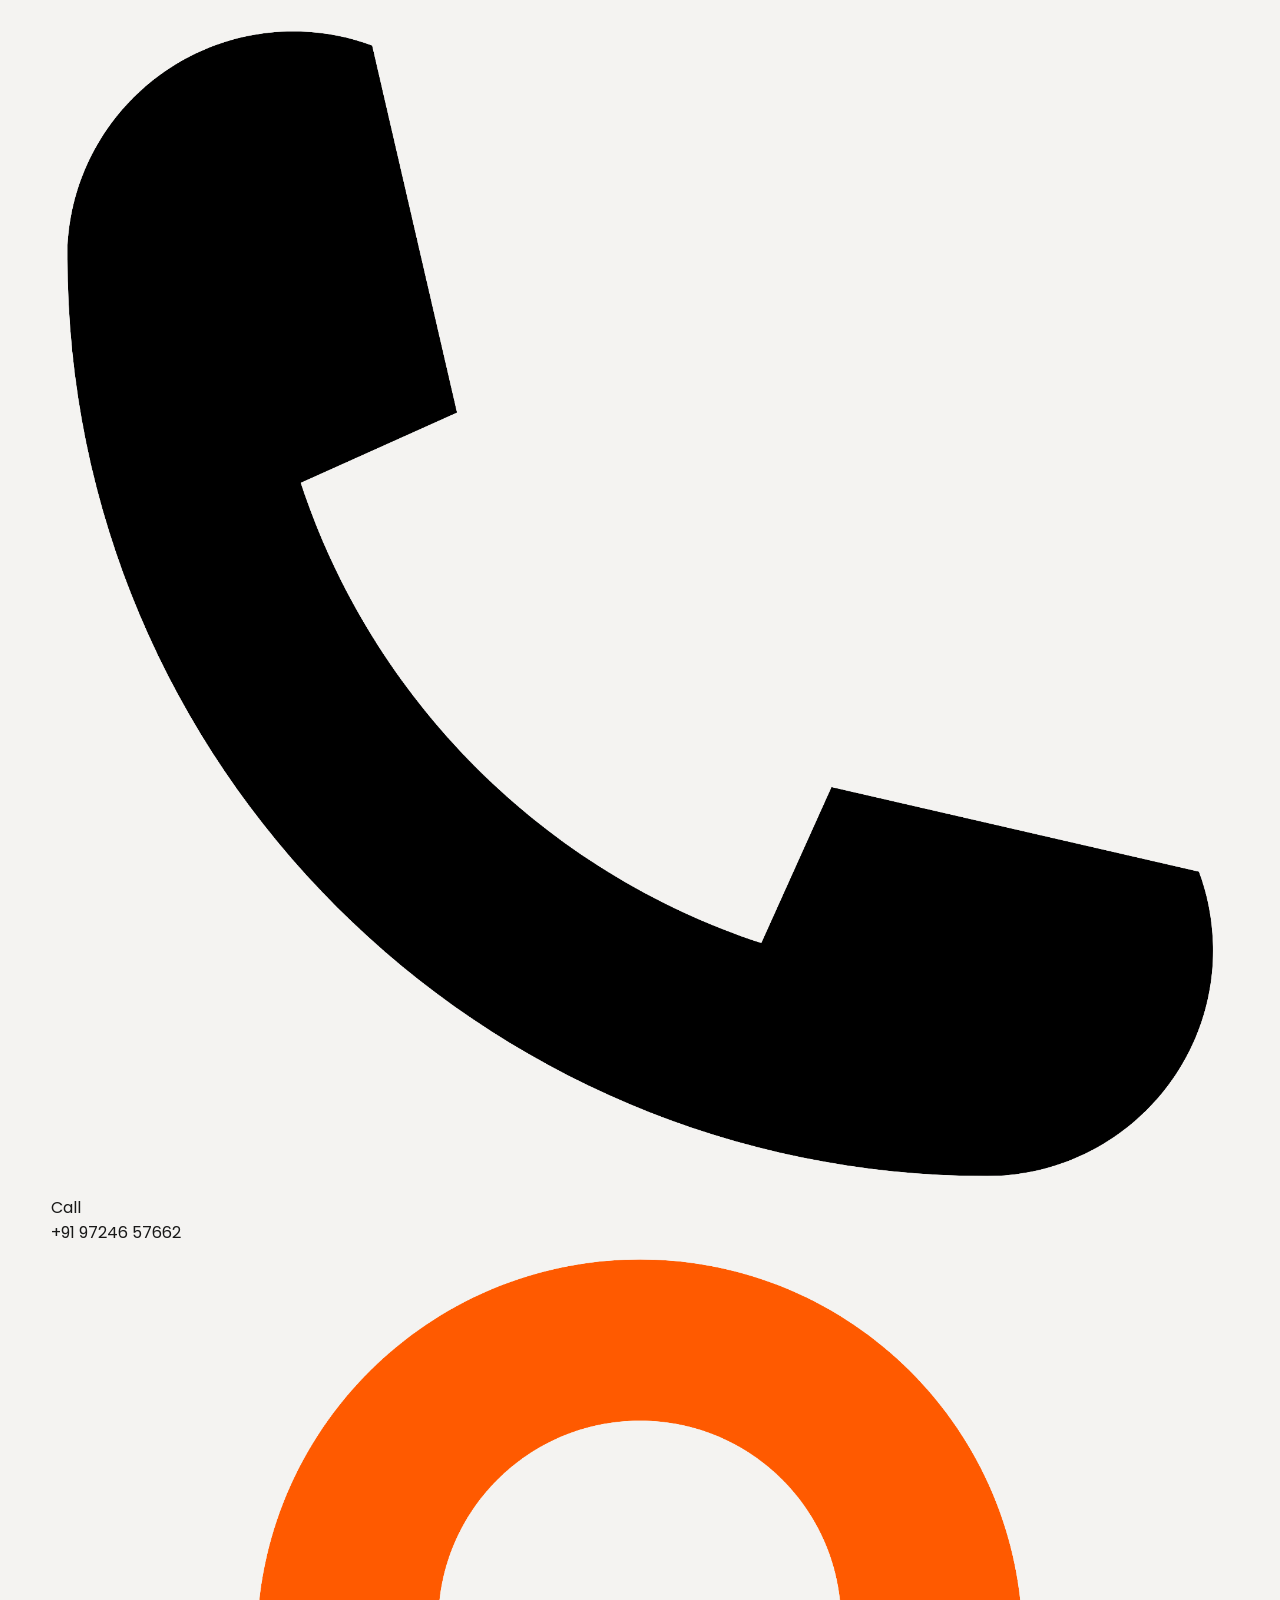
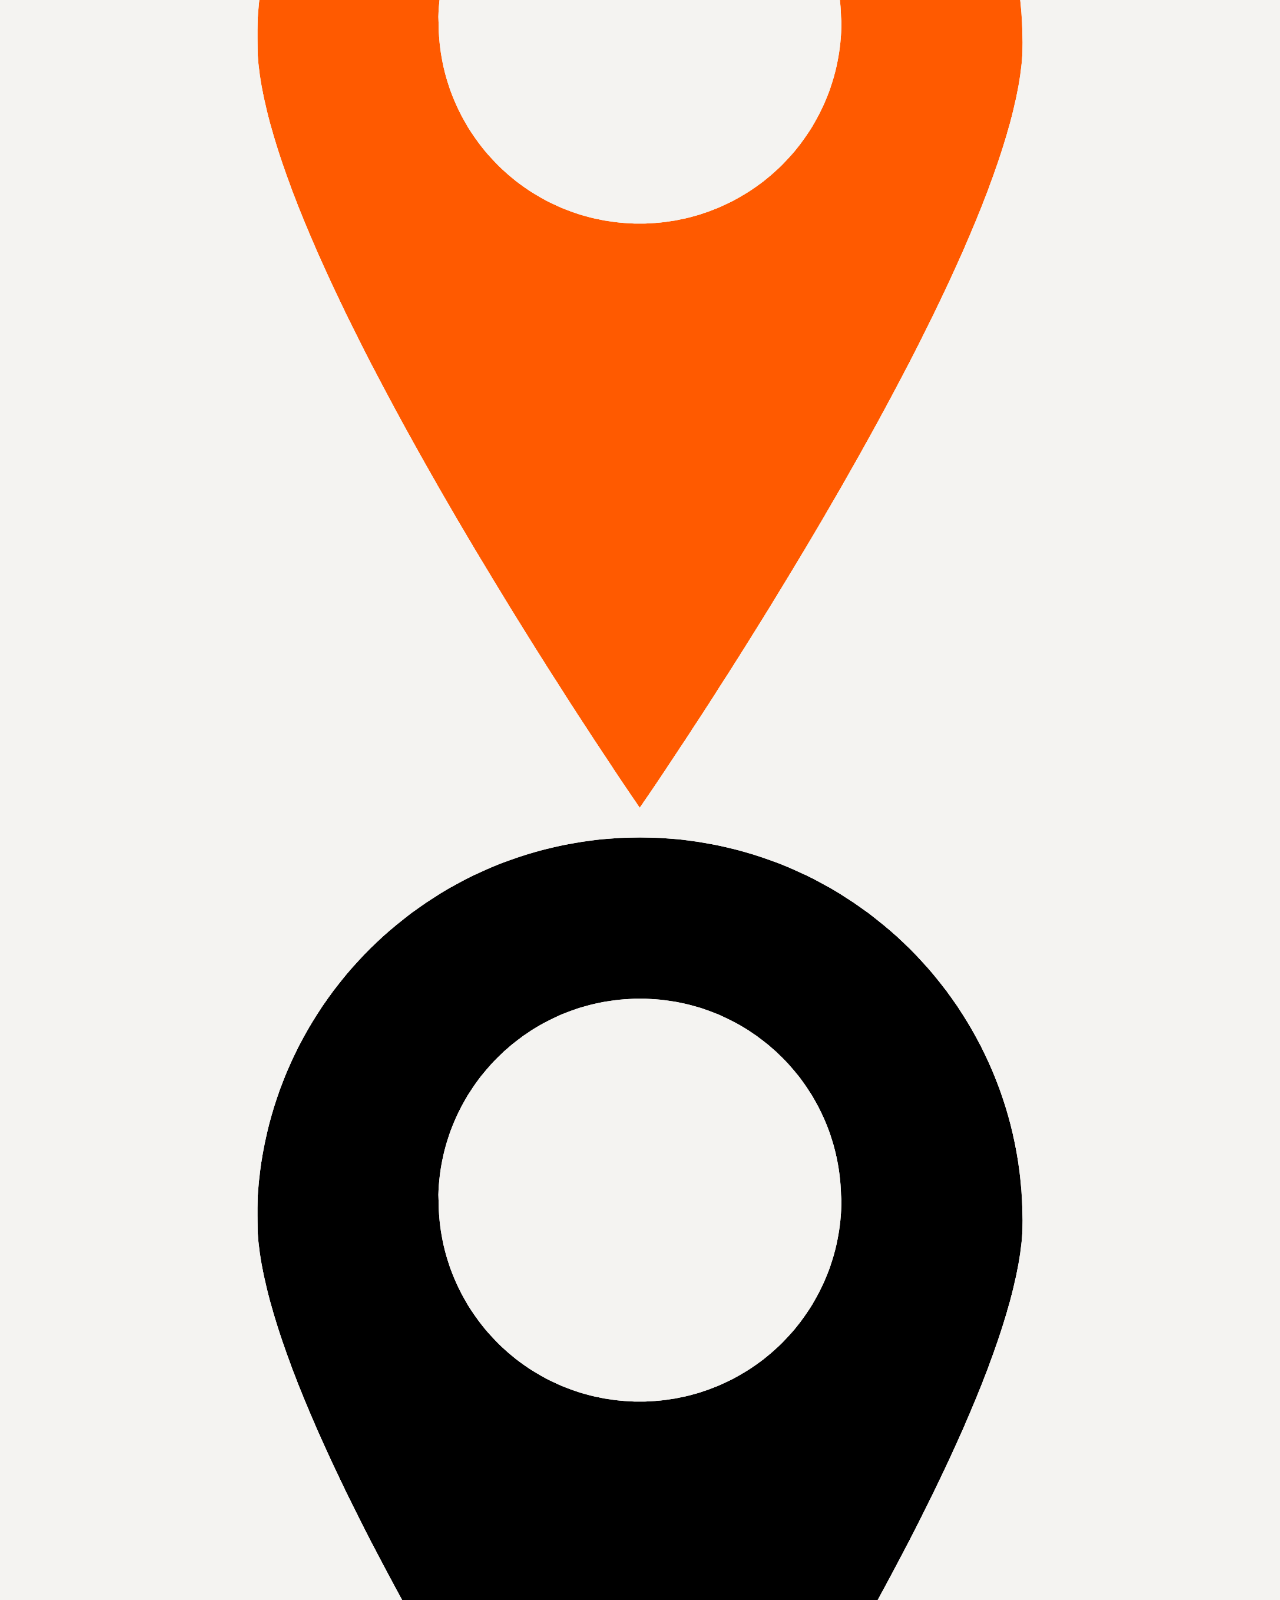
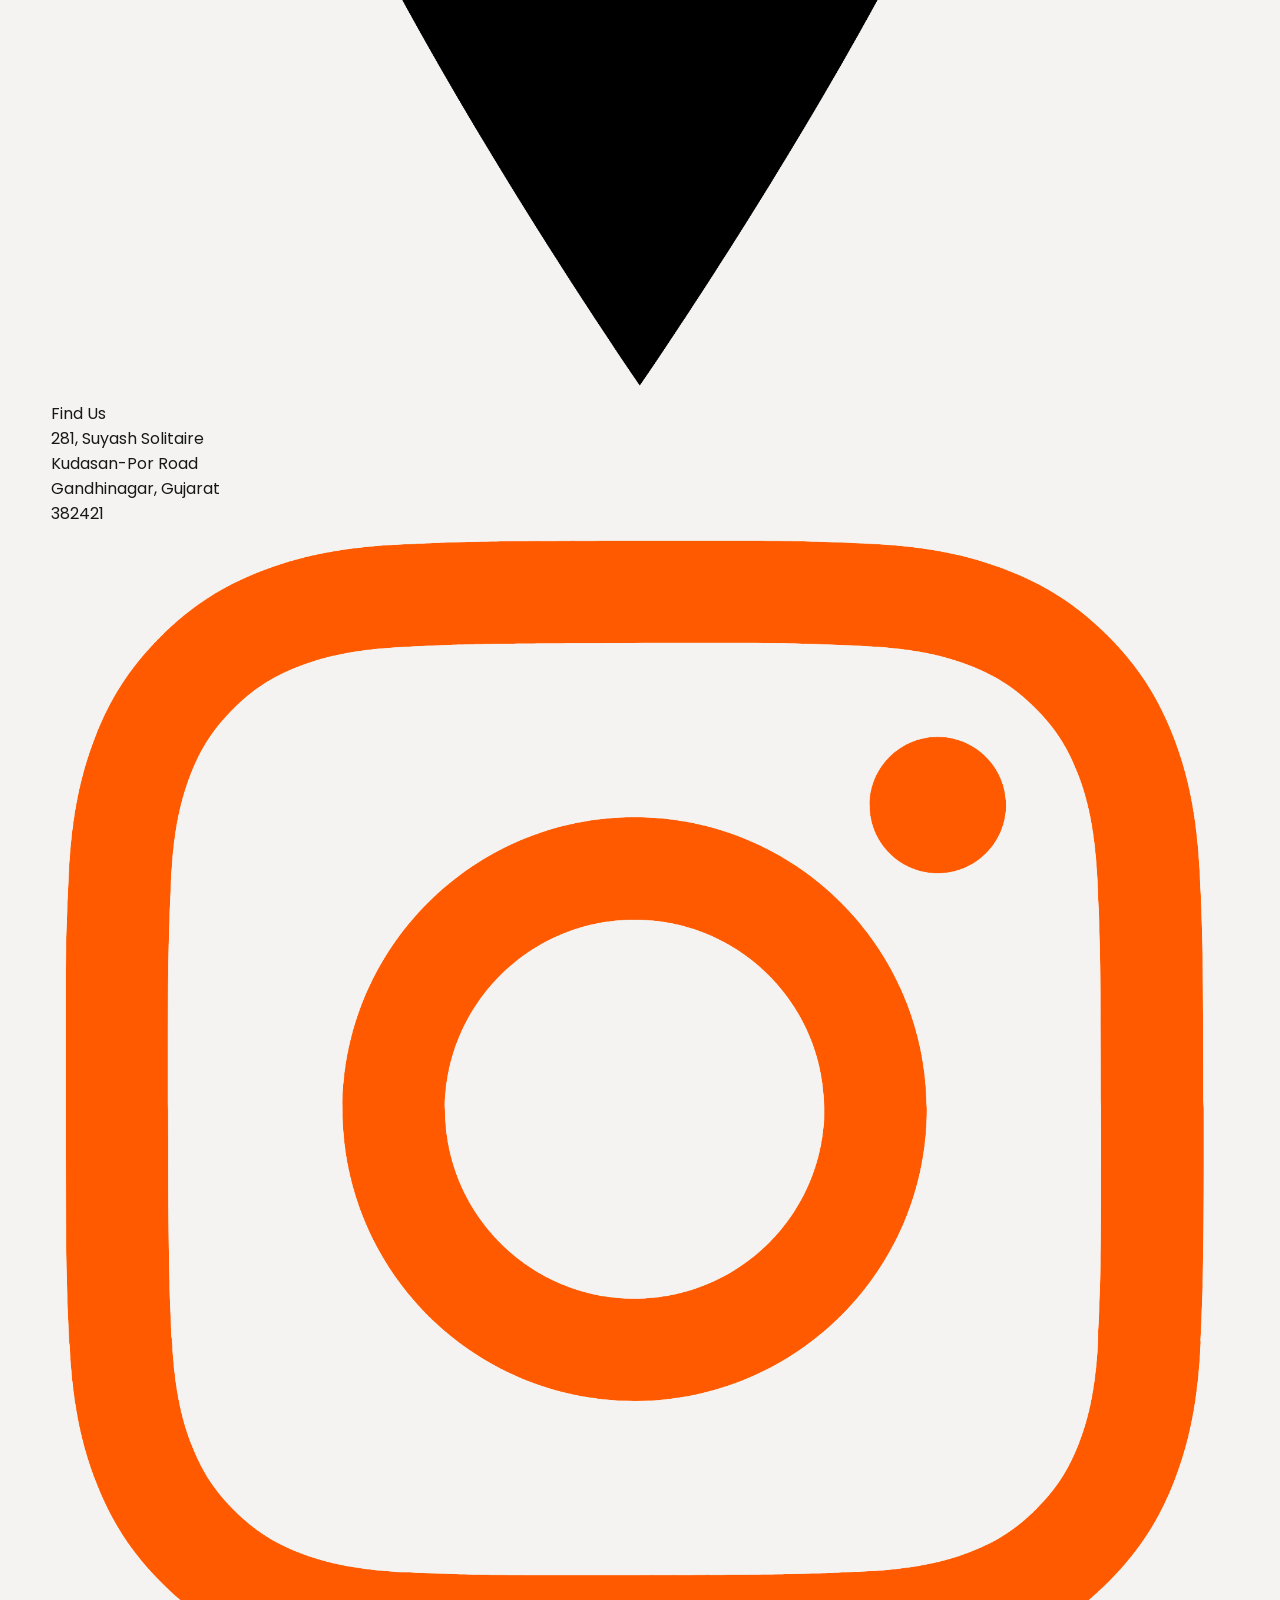
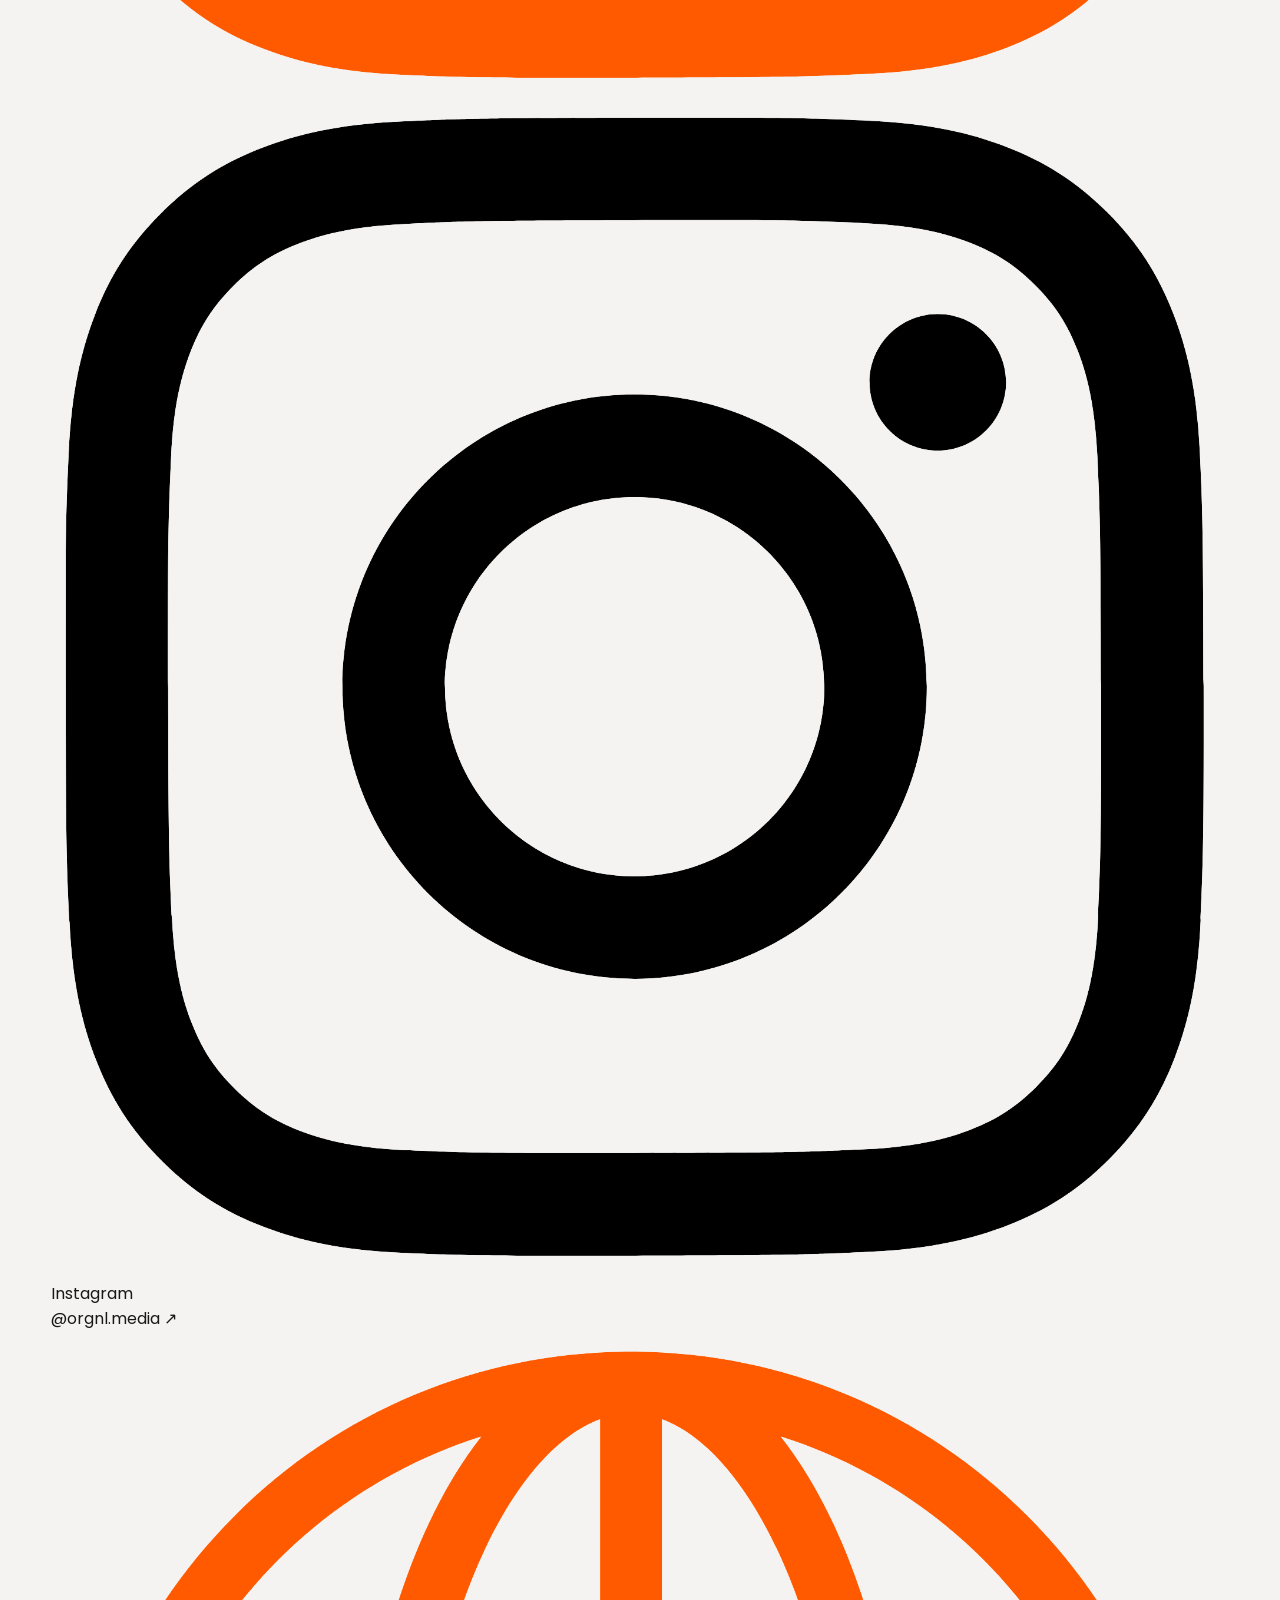
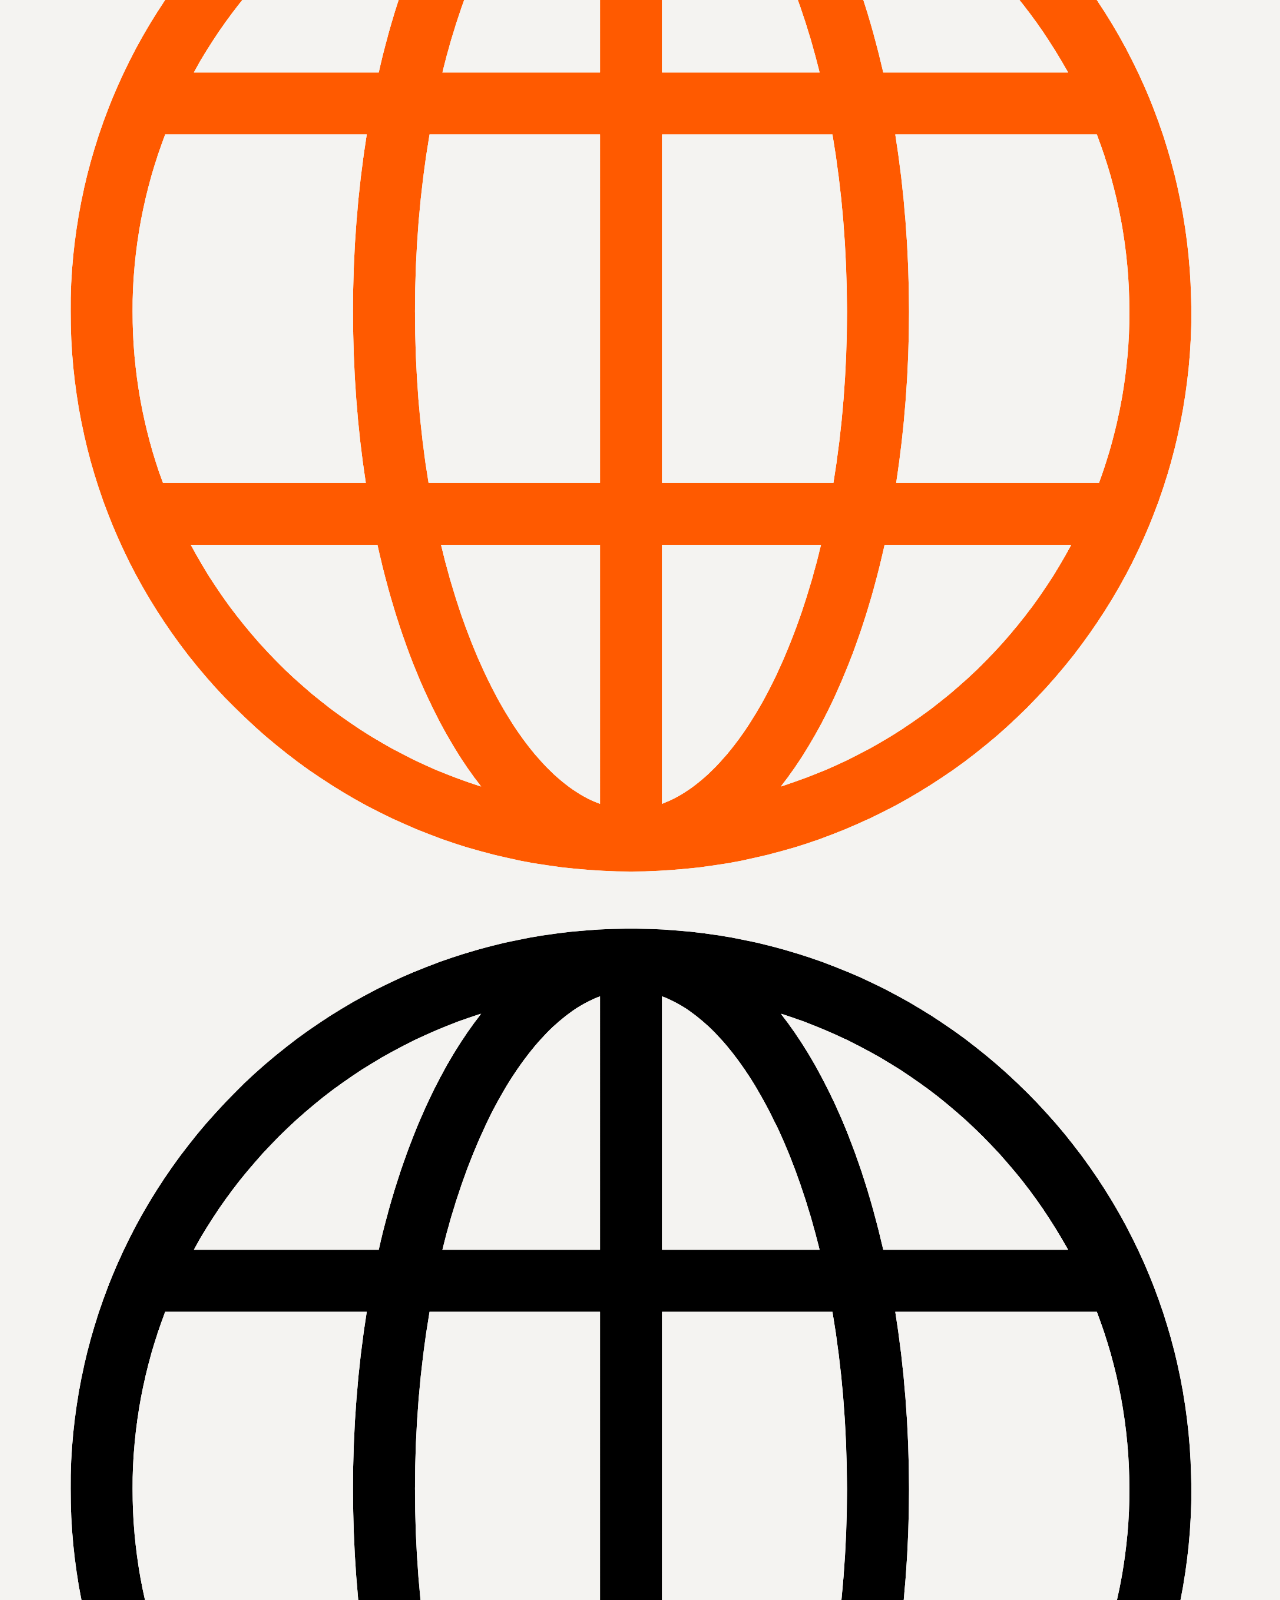
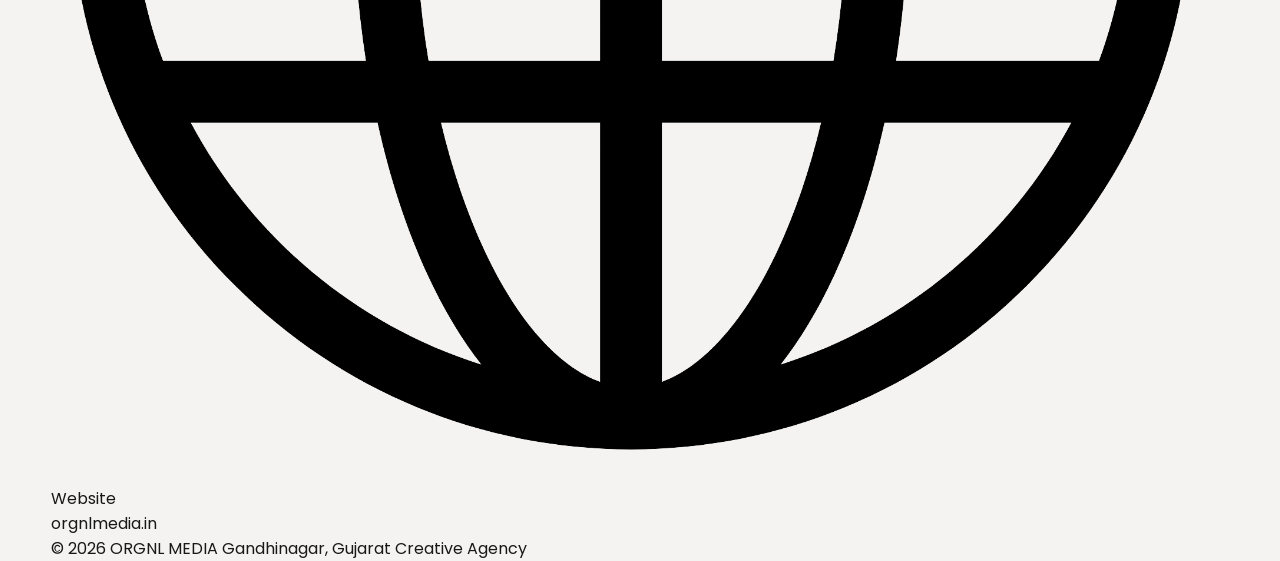
==== commit d27b6475: "Update index.html" ====
--- a/index.html
+++ b/index.html
@@ -440,7 +440,7 @@
 
         <section class="contact" id="contact">
 
-            <div class="inner">
+            <div class="container">
 
 
                 <div class="contact-top">
@@ -623,7 +623,7 @@
                     <!-- WEBSITE -->
 
                     <a
-                        href="https://orgnlmedia.in"
+                        href="index.html"
                         class="contact-item"
                     >
 
@@ -700,8 +700,6 @@
         </section>
 
 
-    </main>
-
 
 
     <!-- =========================================================
@@ -713,9 +711,3 @@
 </body>
 </html>
 
-
-
-    
-</body>
-
-</html>
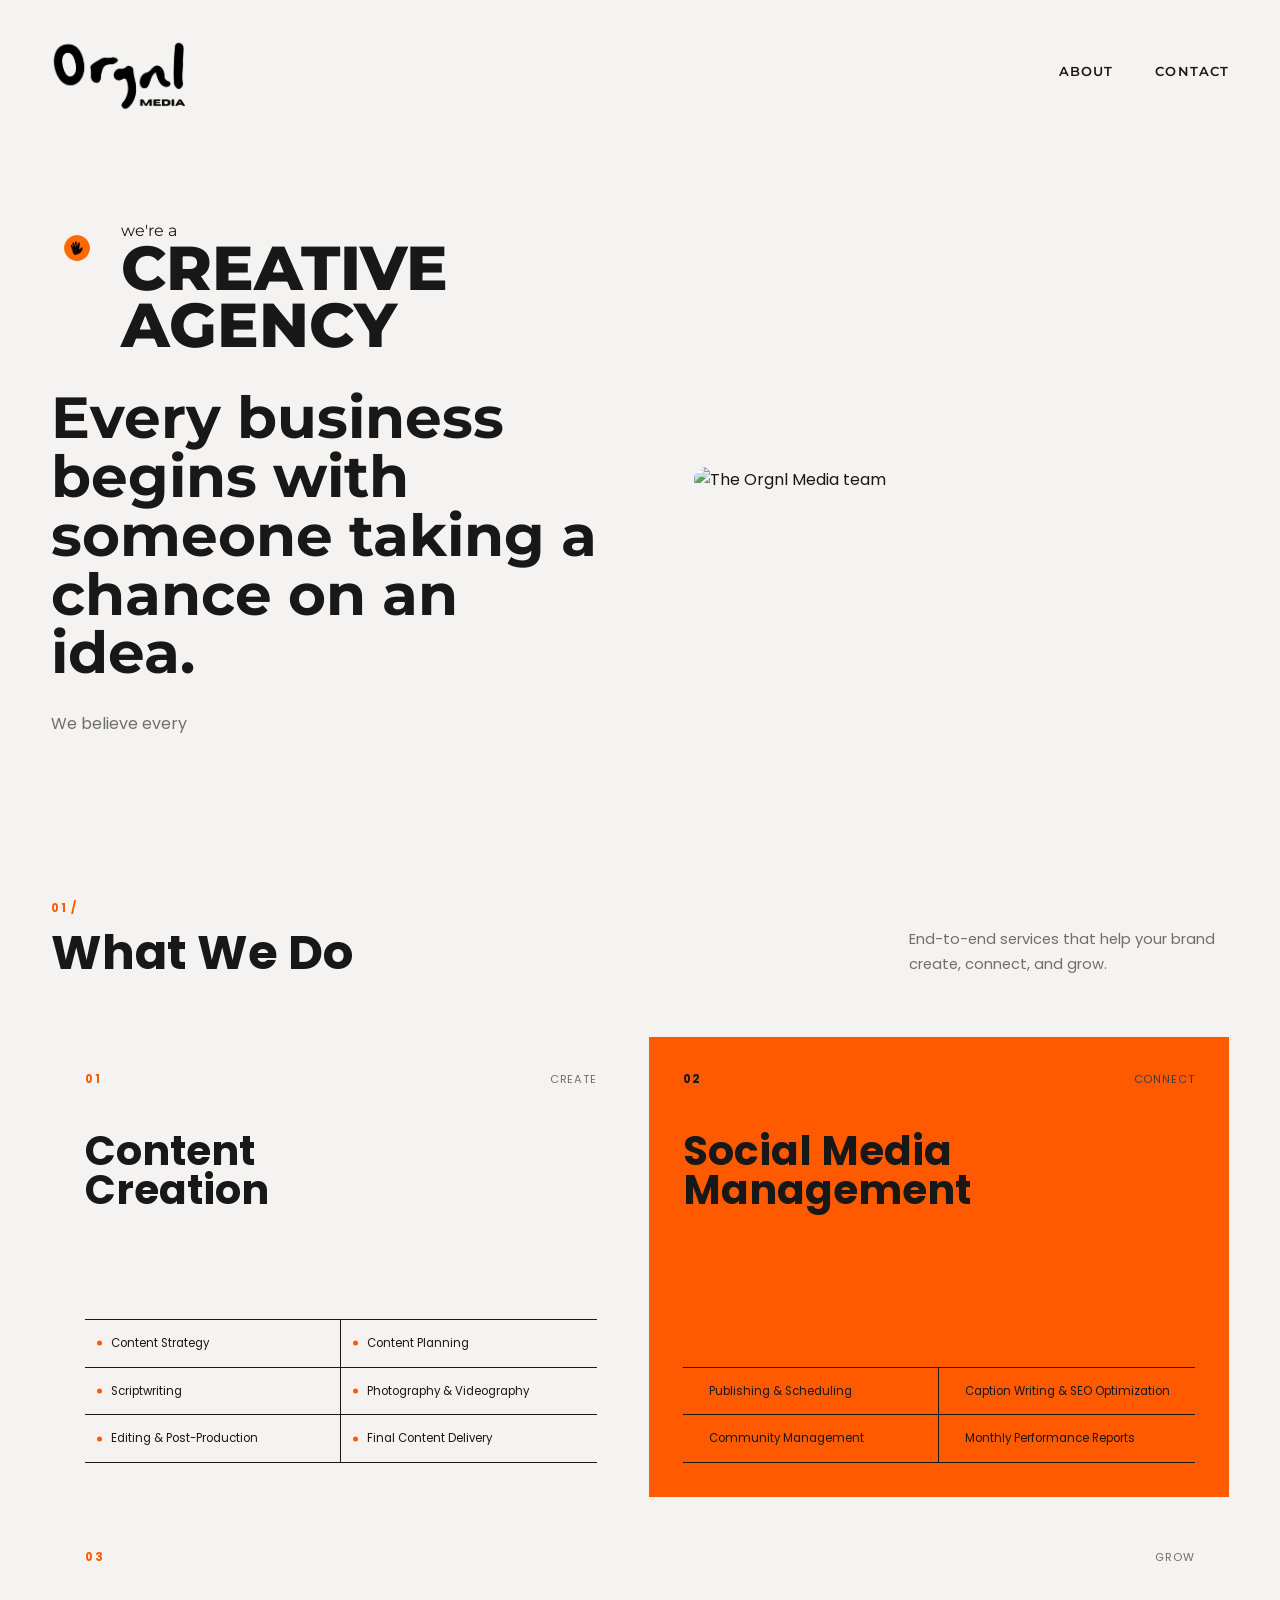
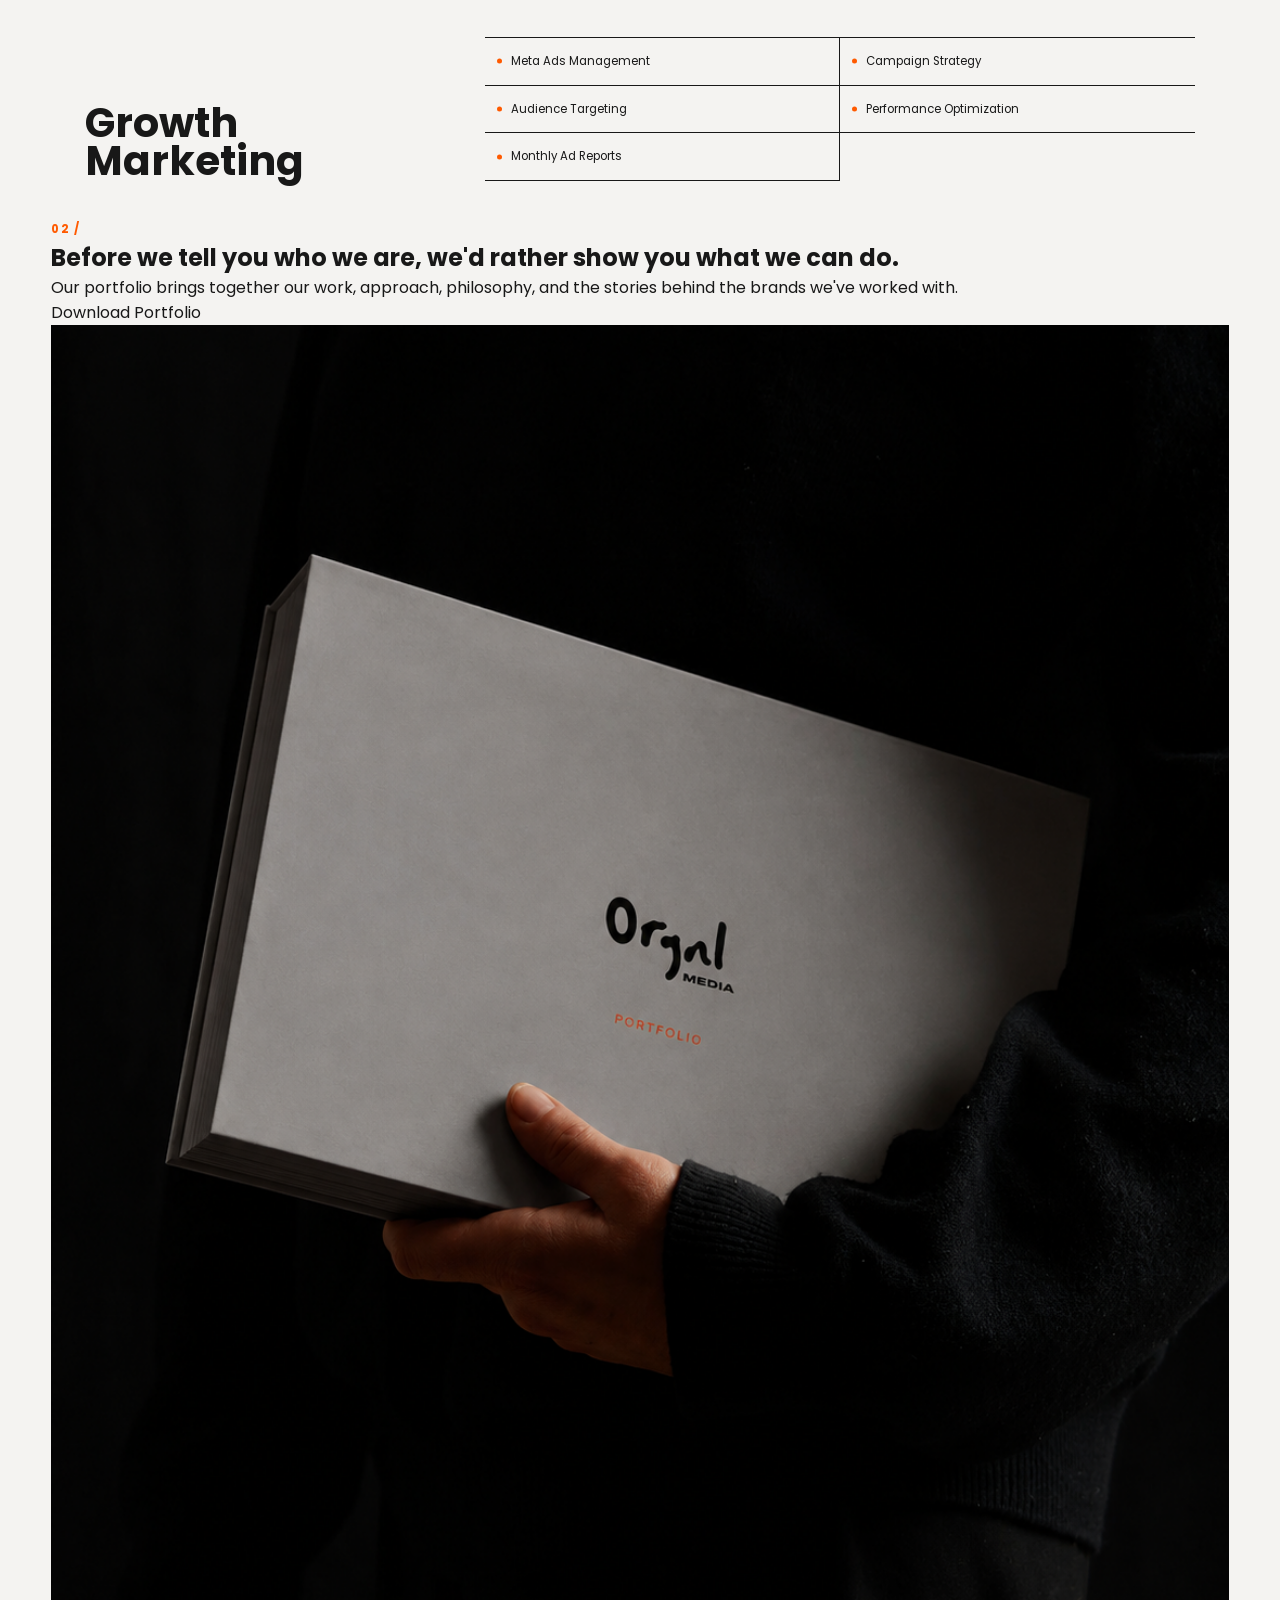
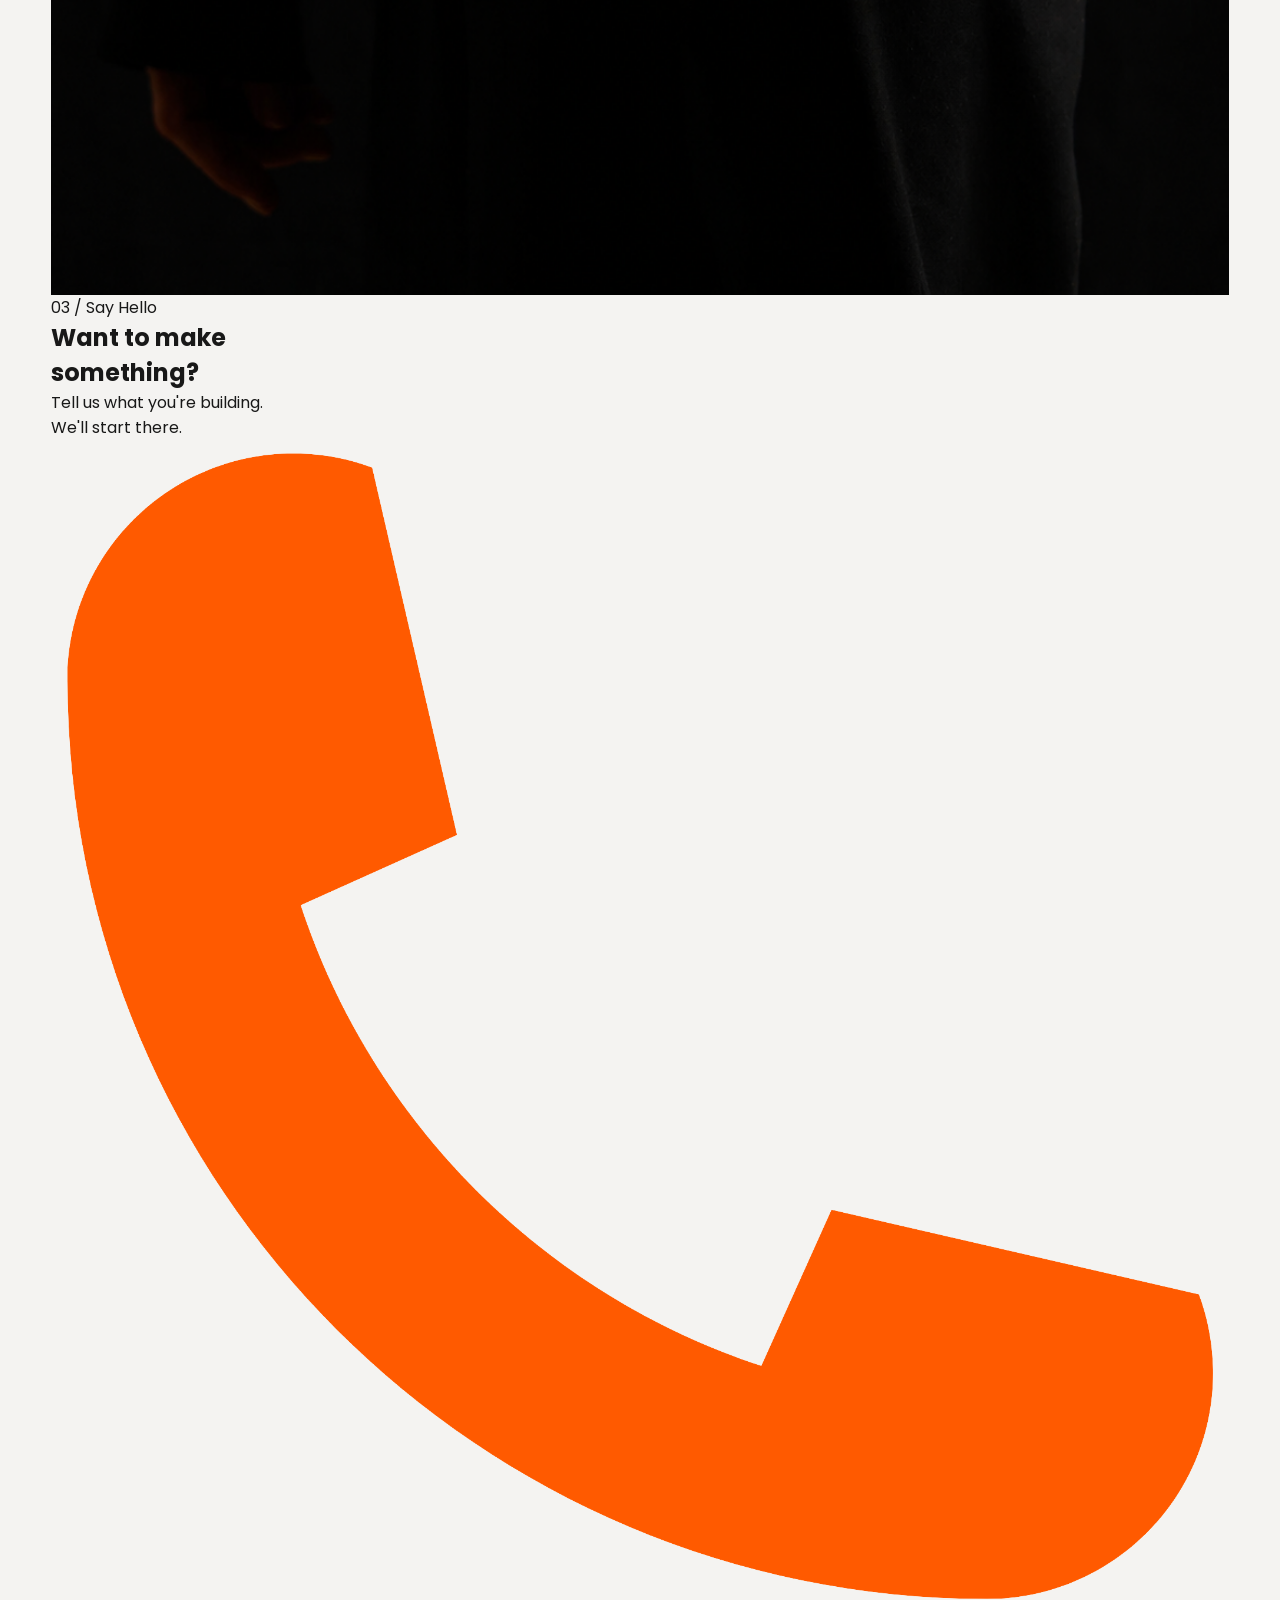
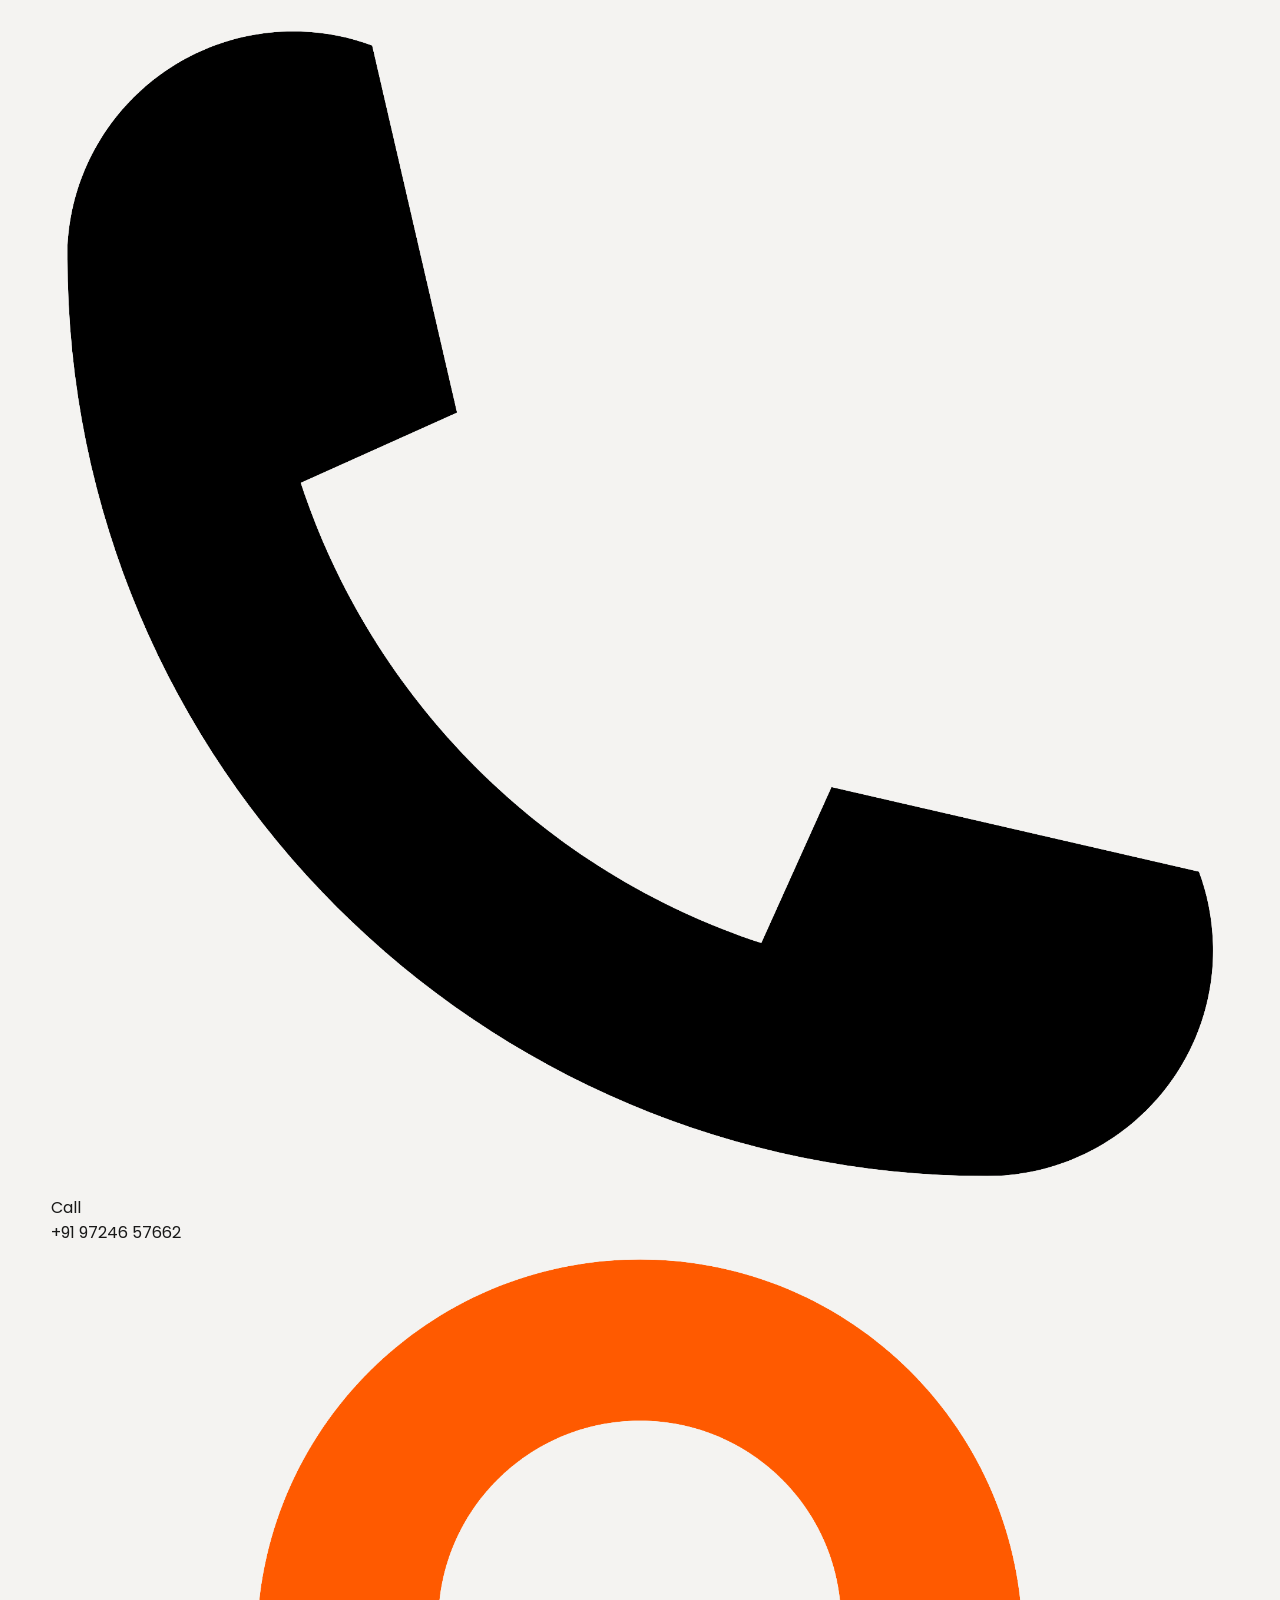
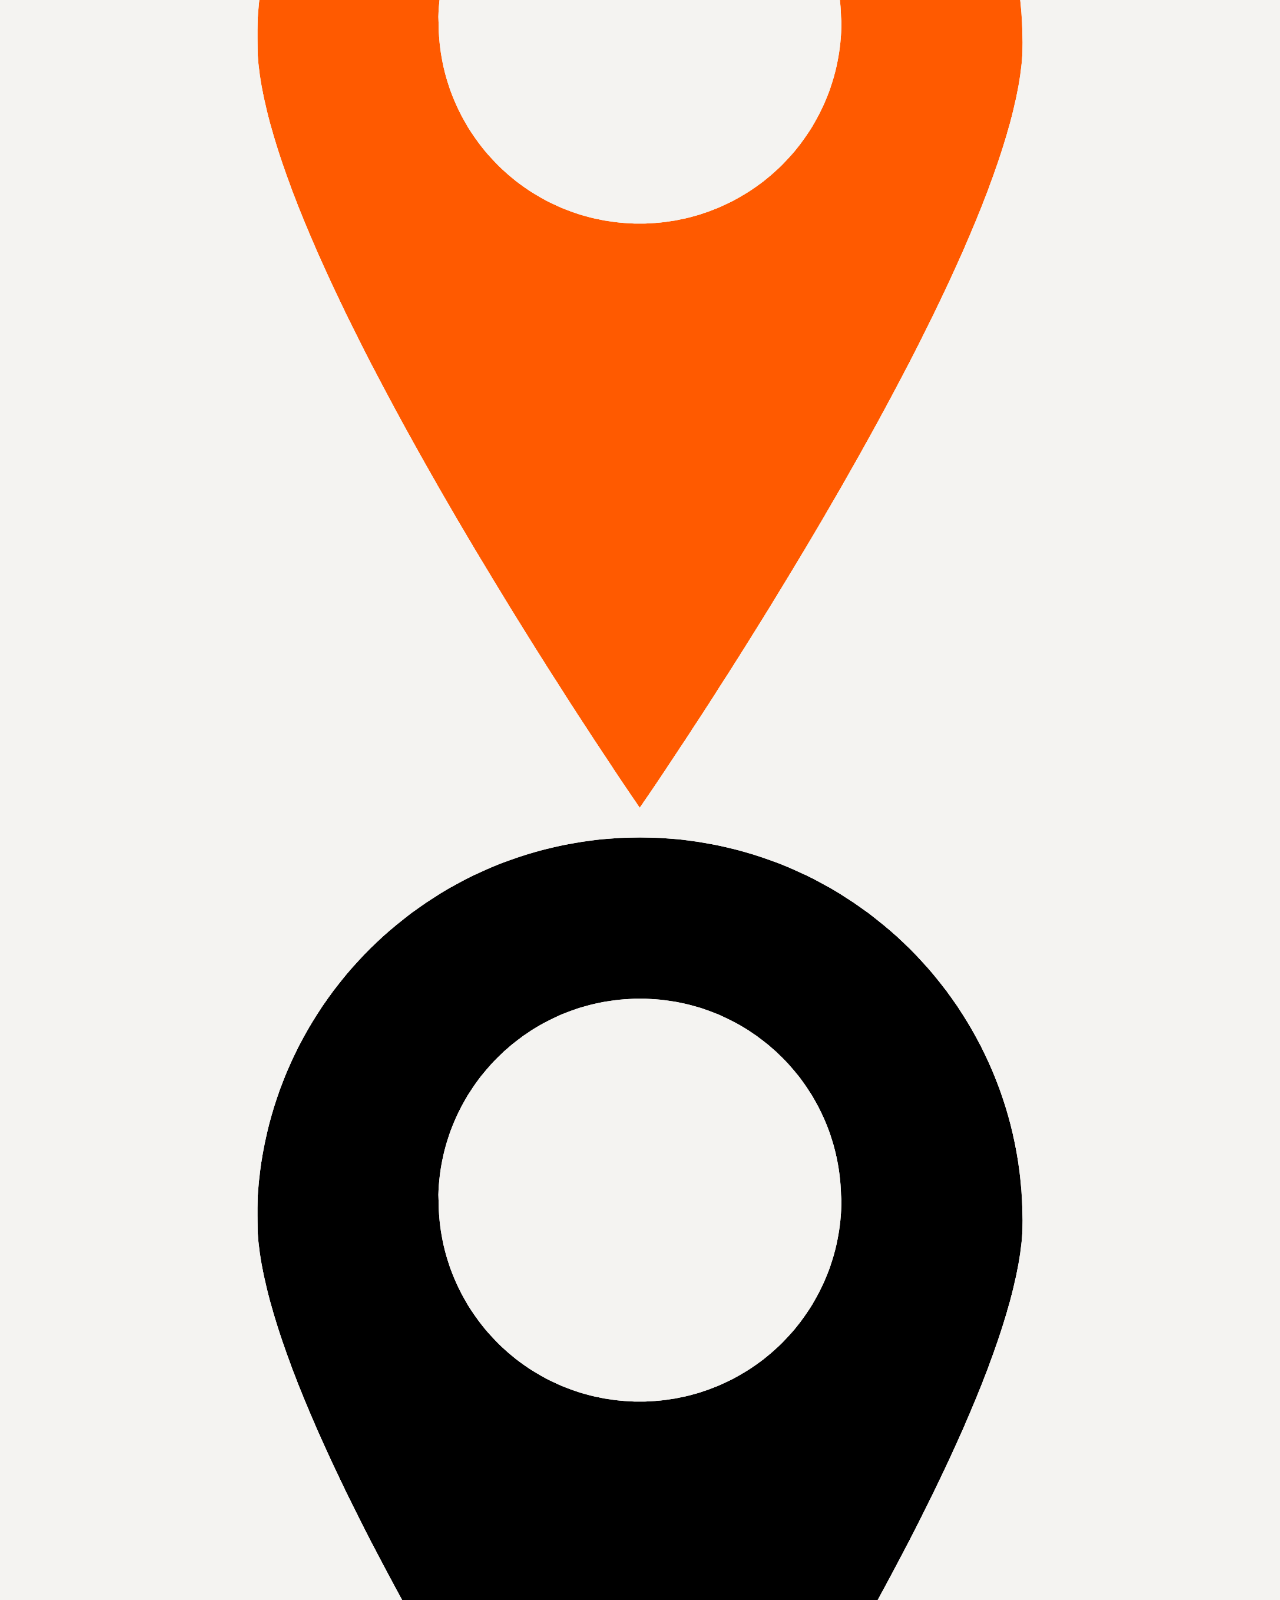
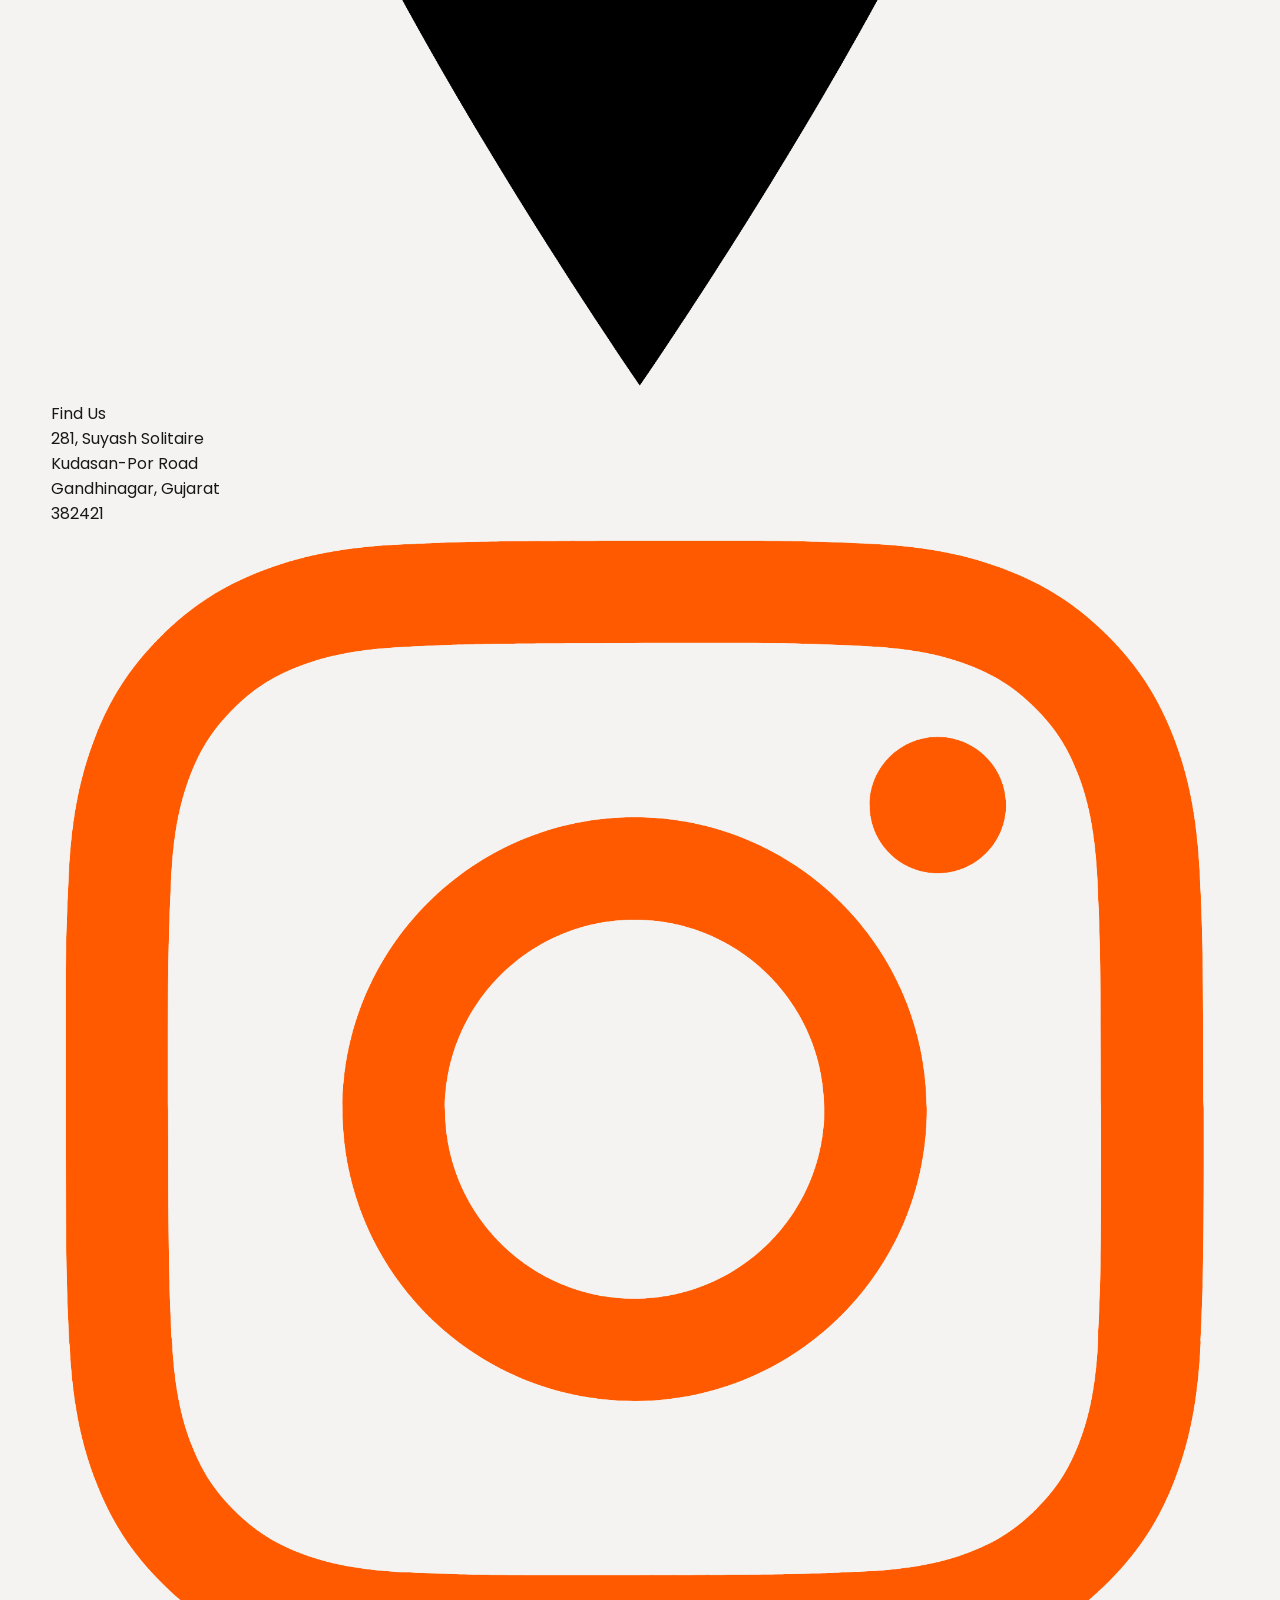
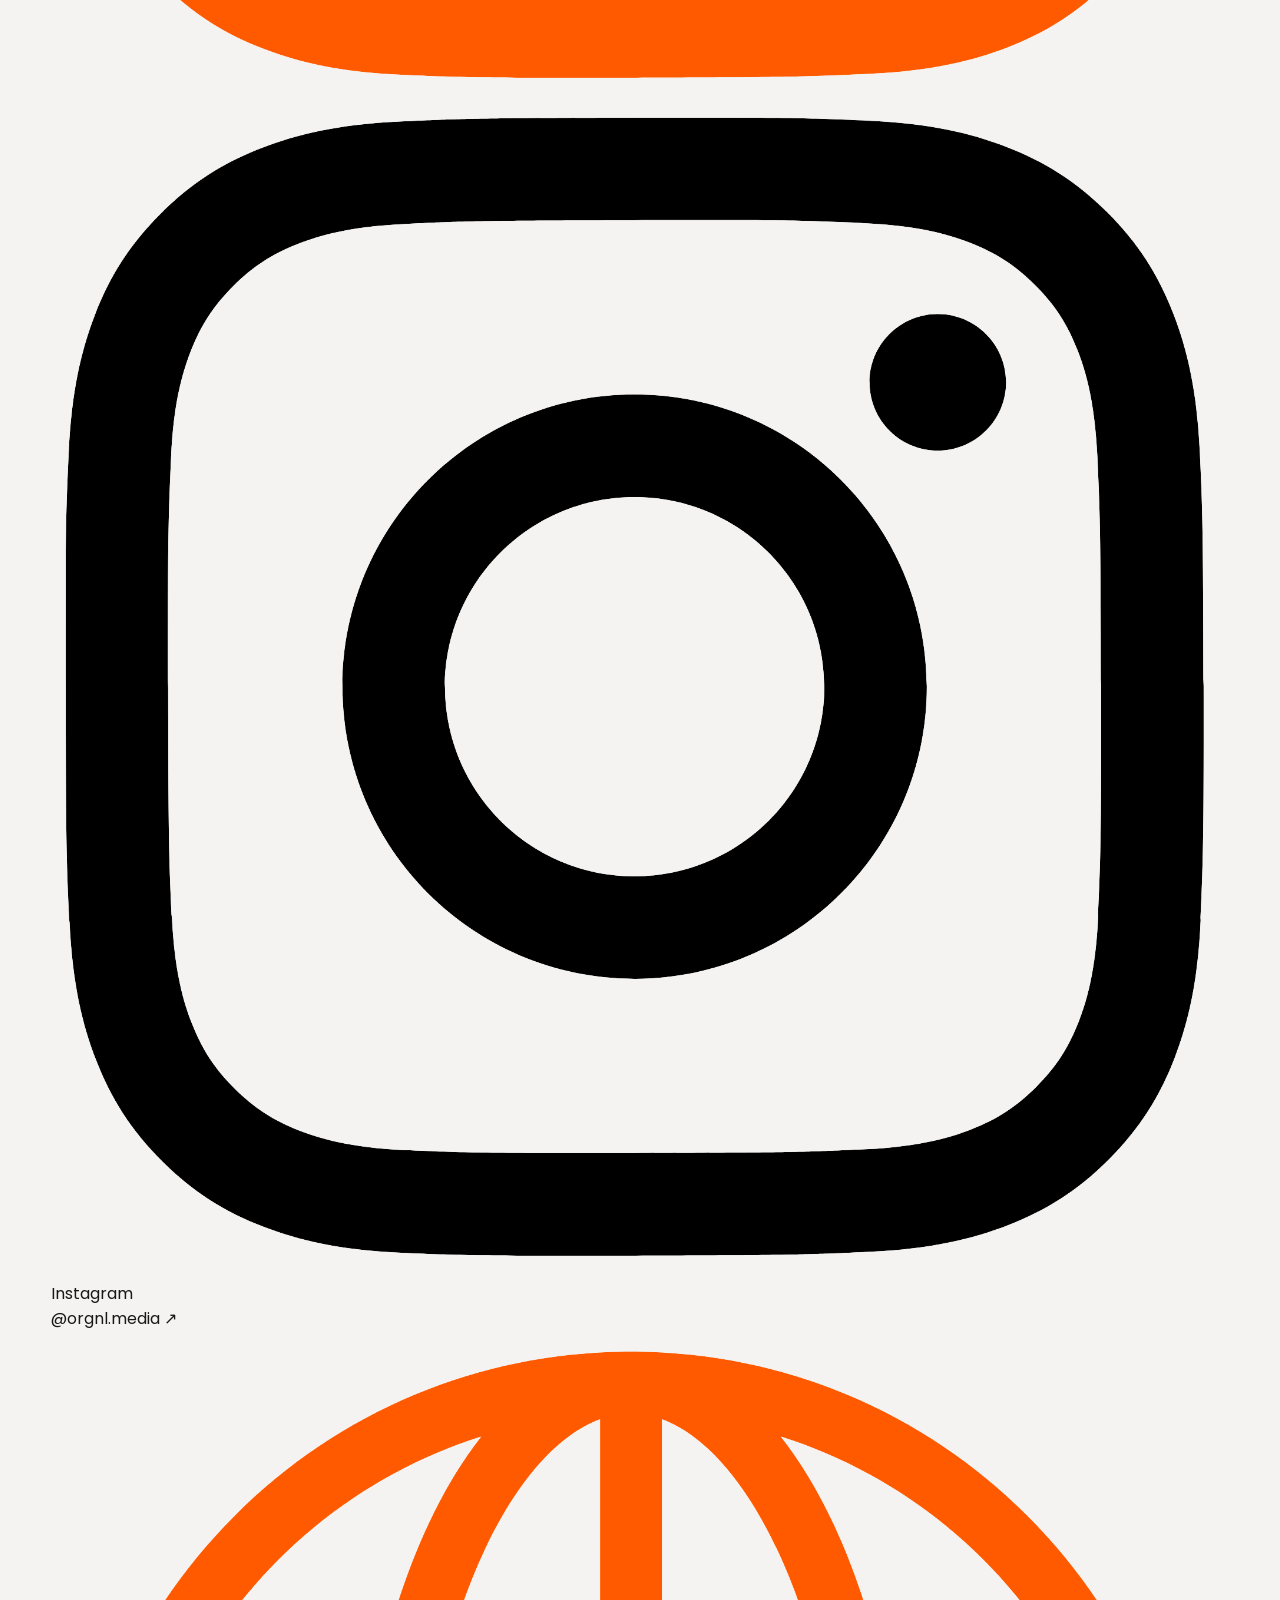
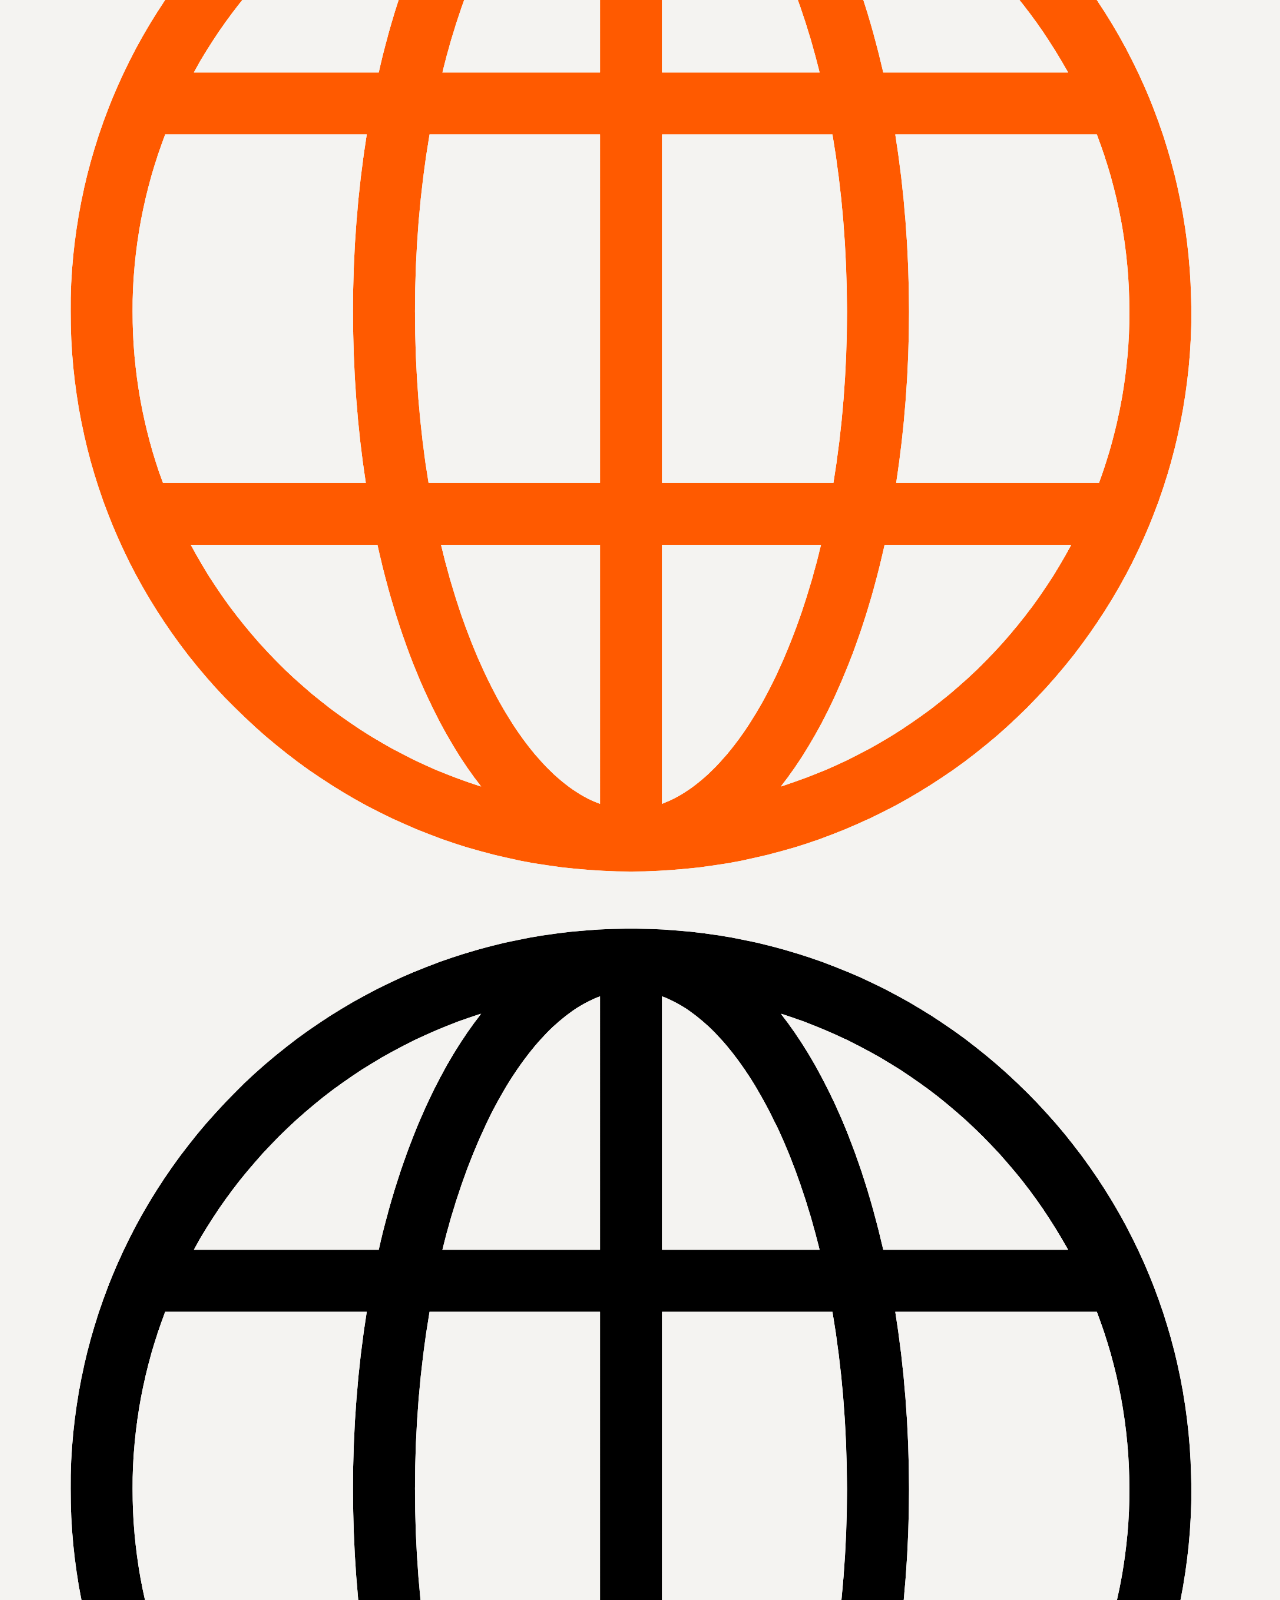
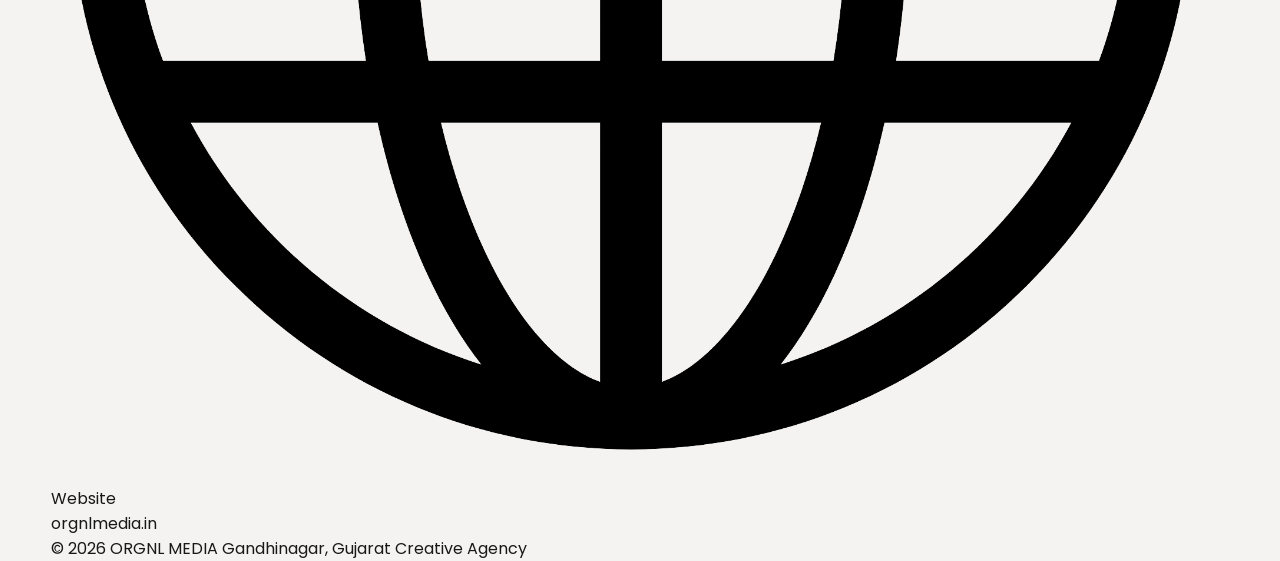
==== commit 13887e10: "Update index.html" ====
--- a/index.html
+++ b/index.html
@@ -165,9 +165,7 @@
 
             <p class="hero-description">
 
-                We believe every founder deserves
-                a team that takes the time to
-                understand what they're building.
+                We believe every 
 
             </p>
 
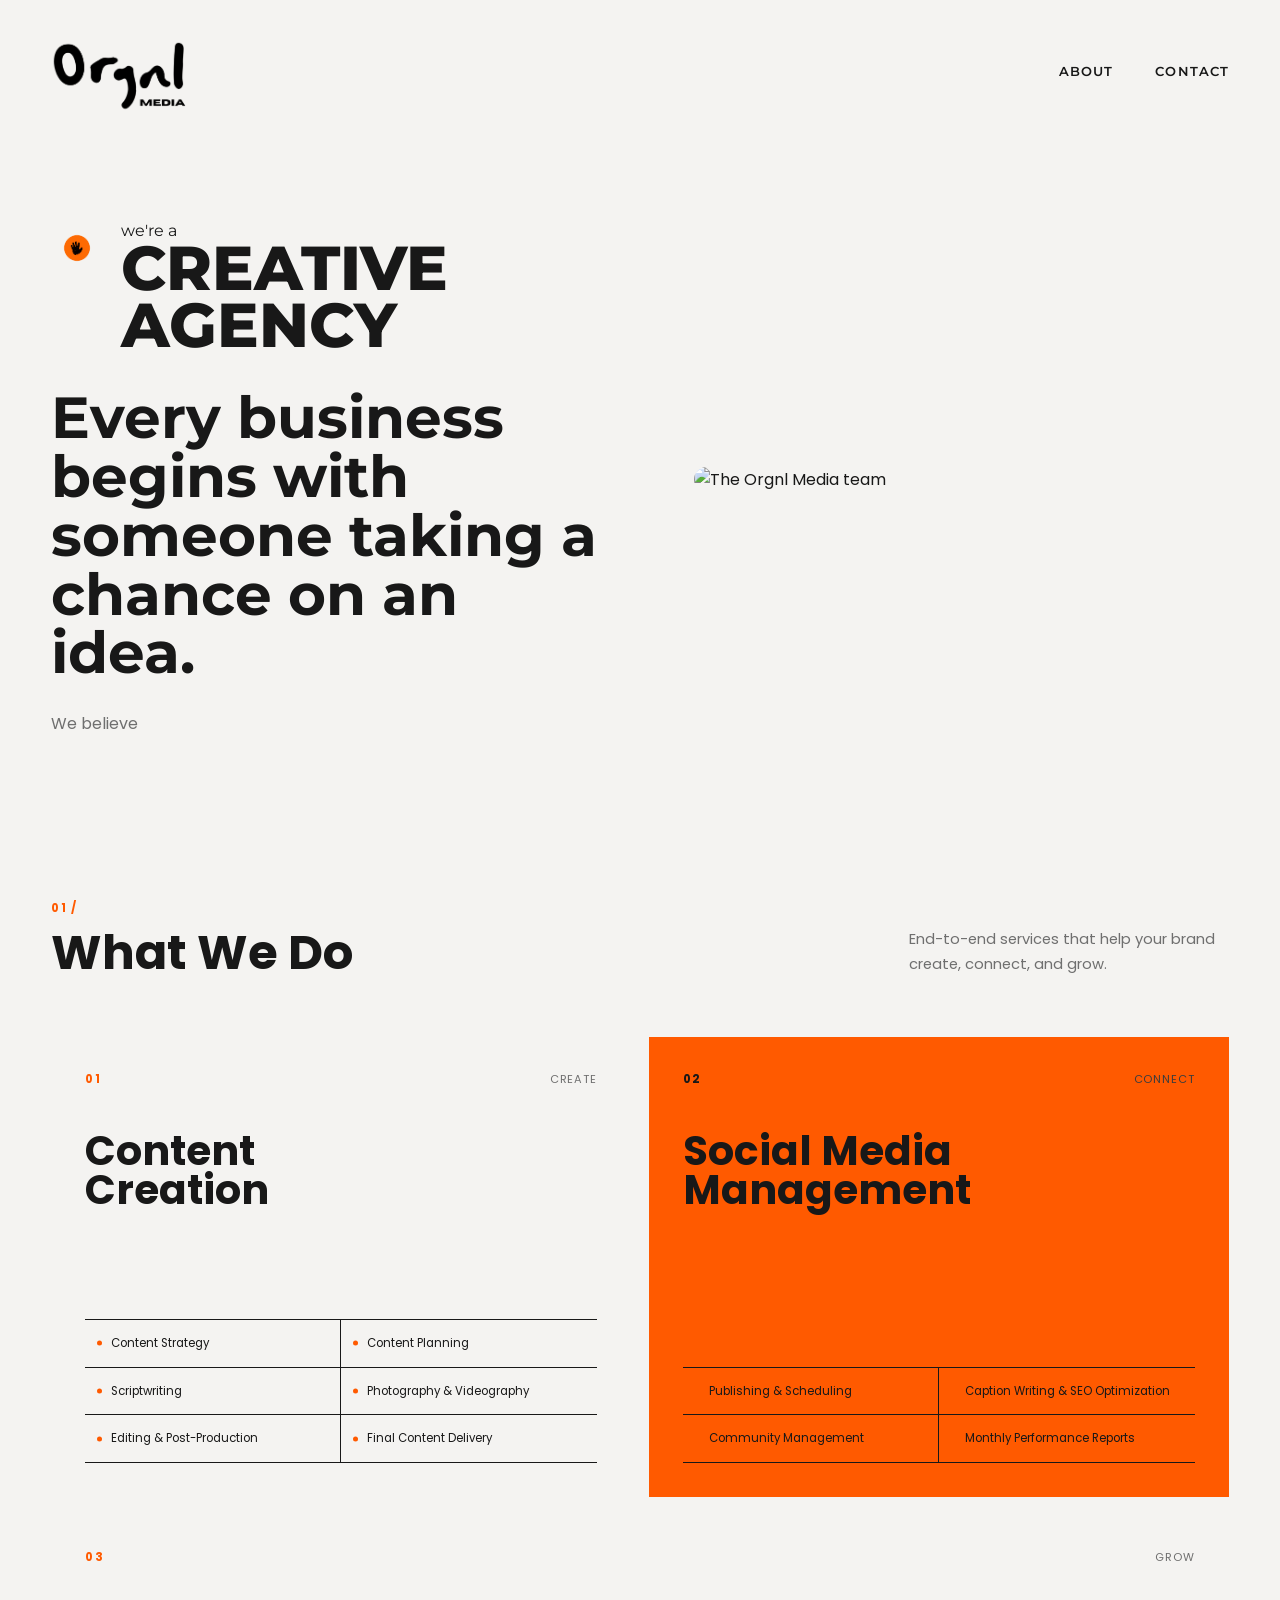
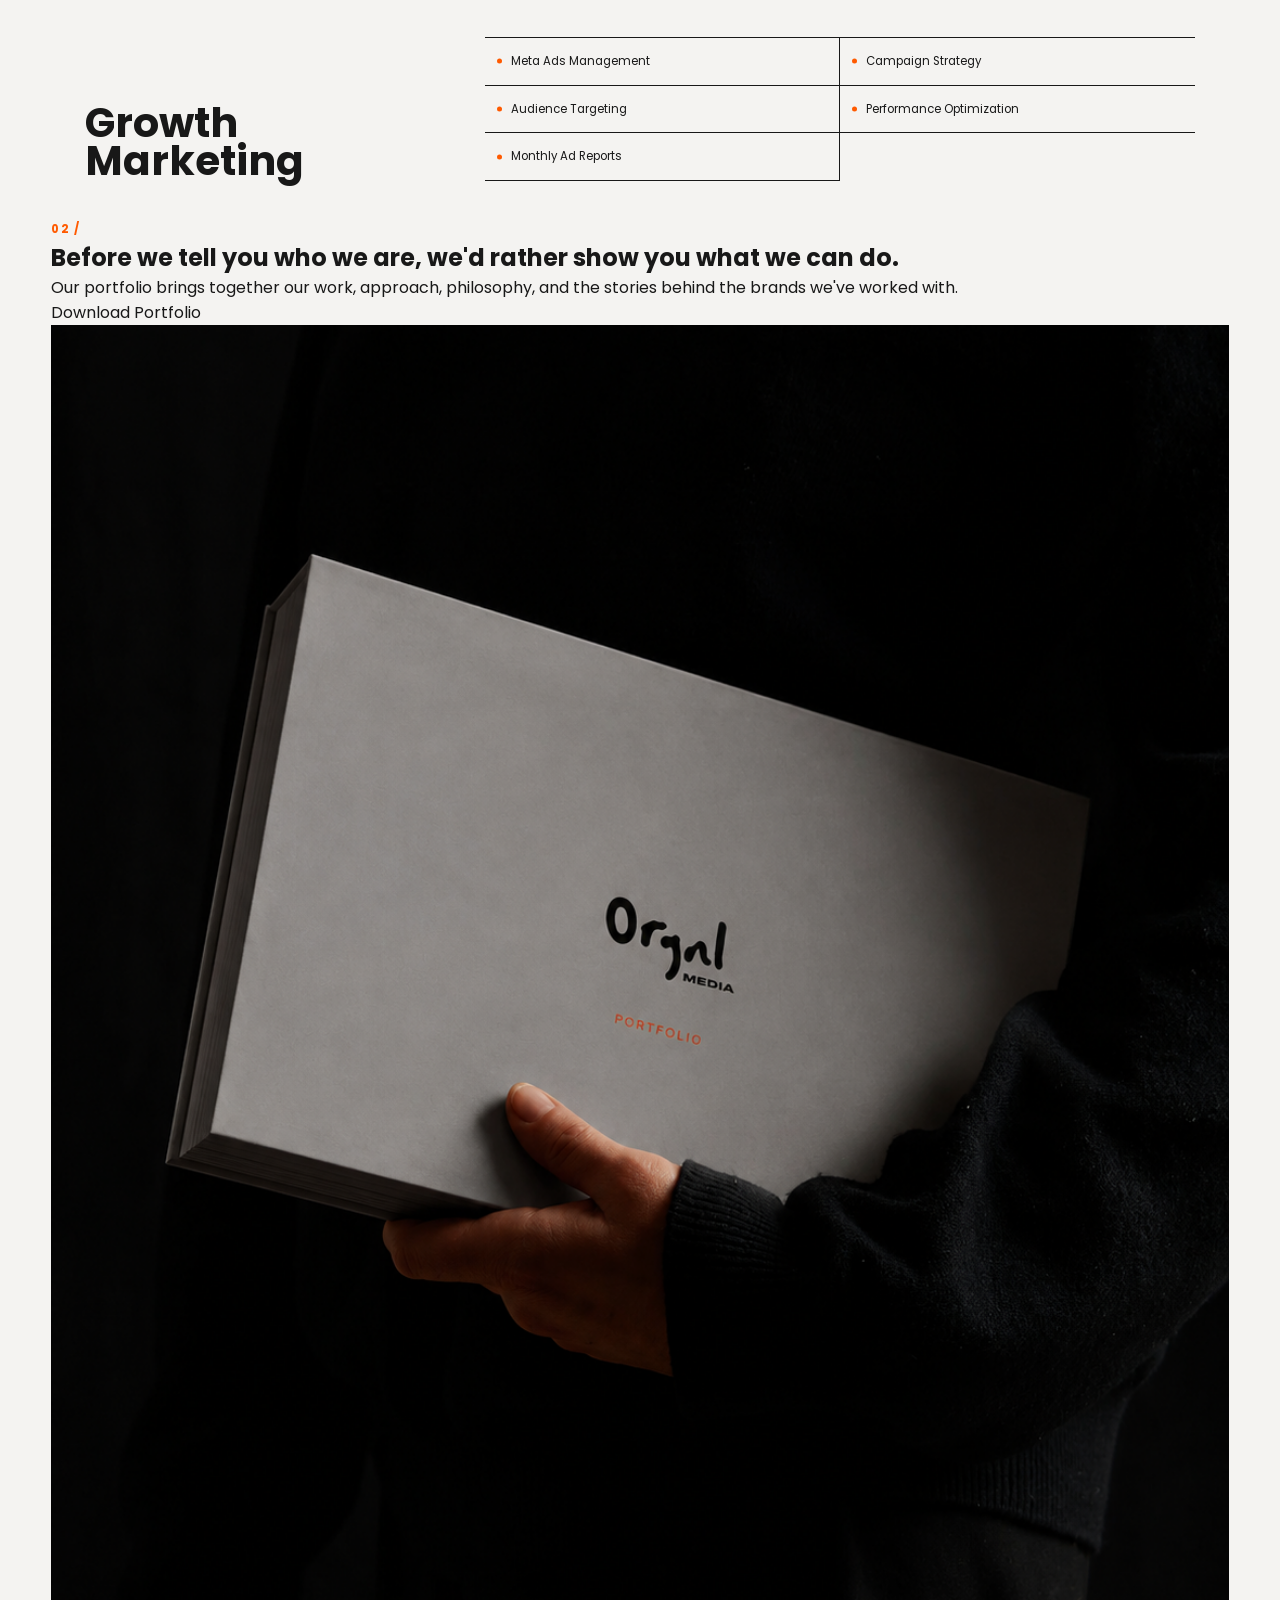
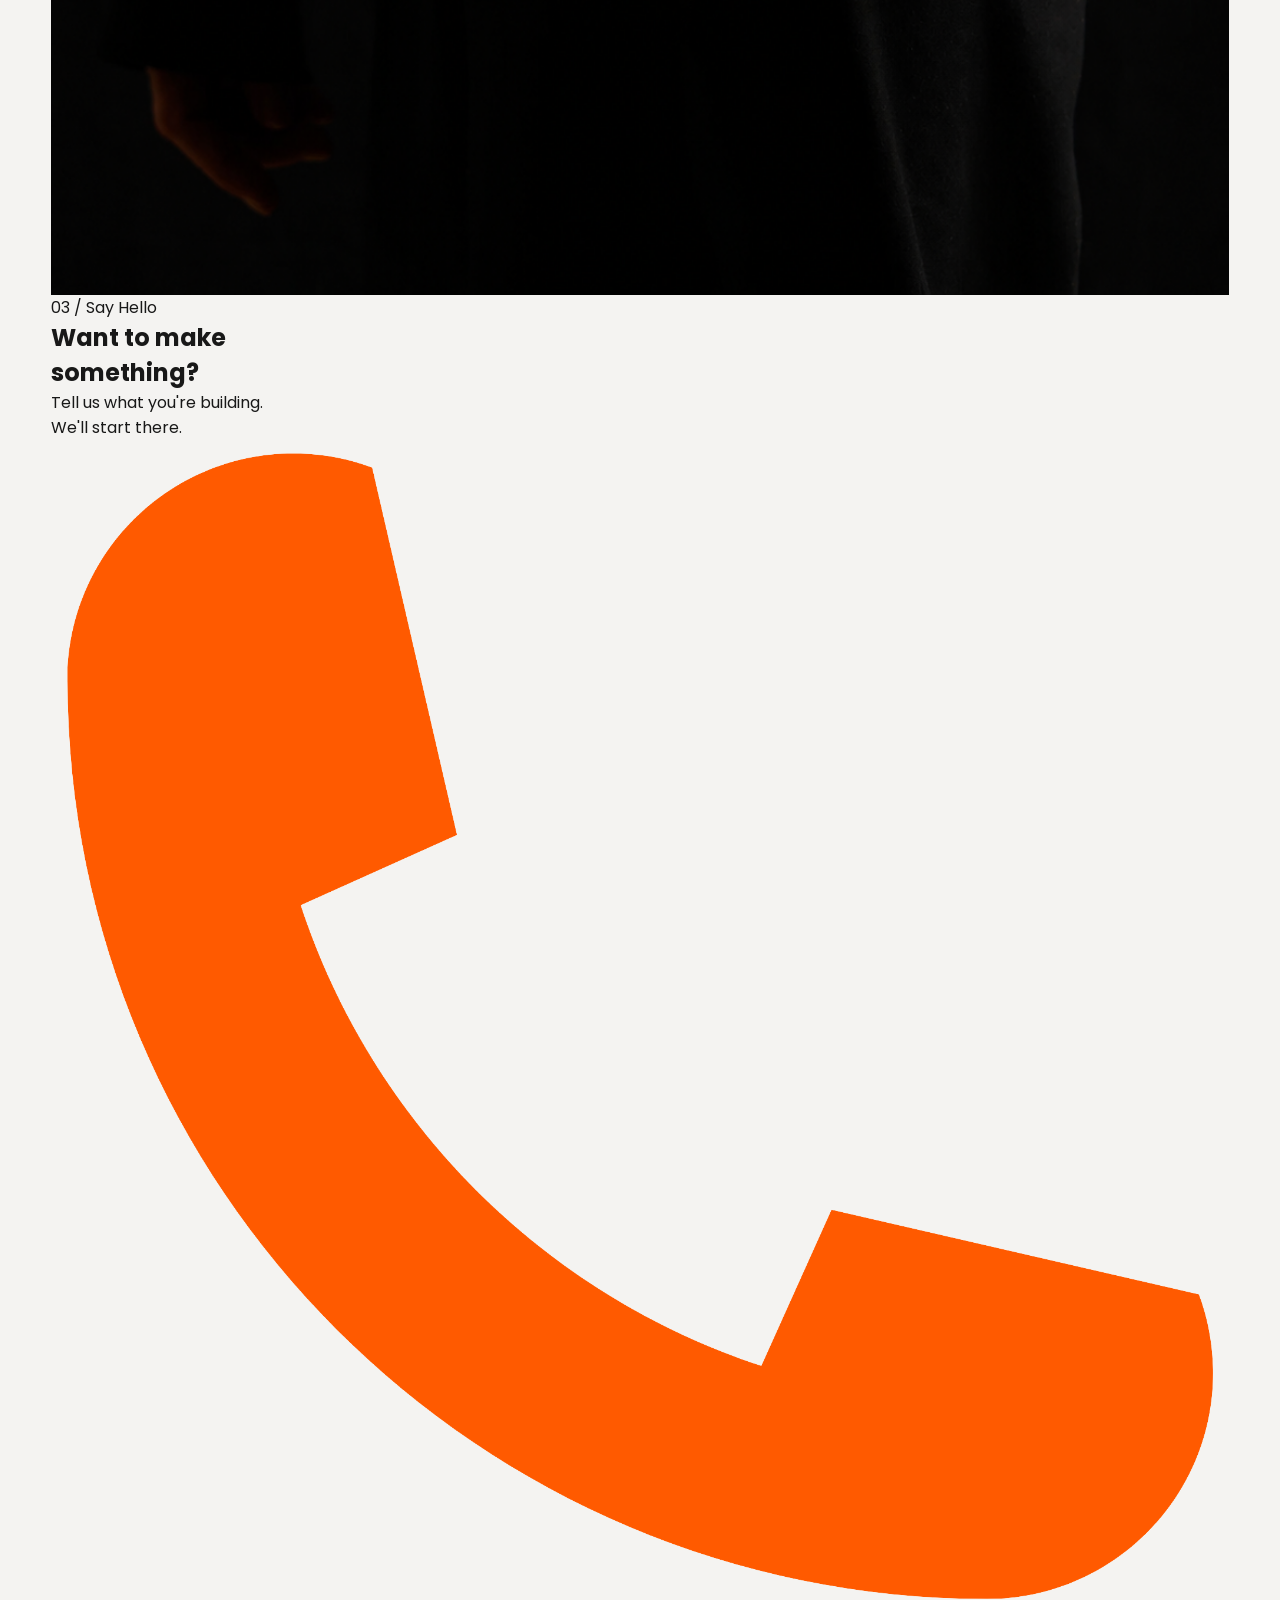
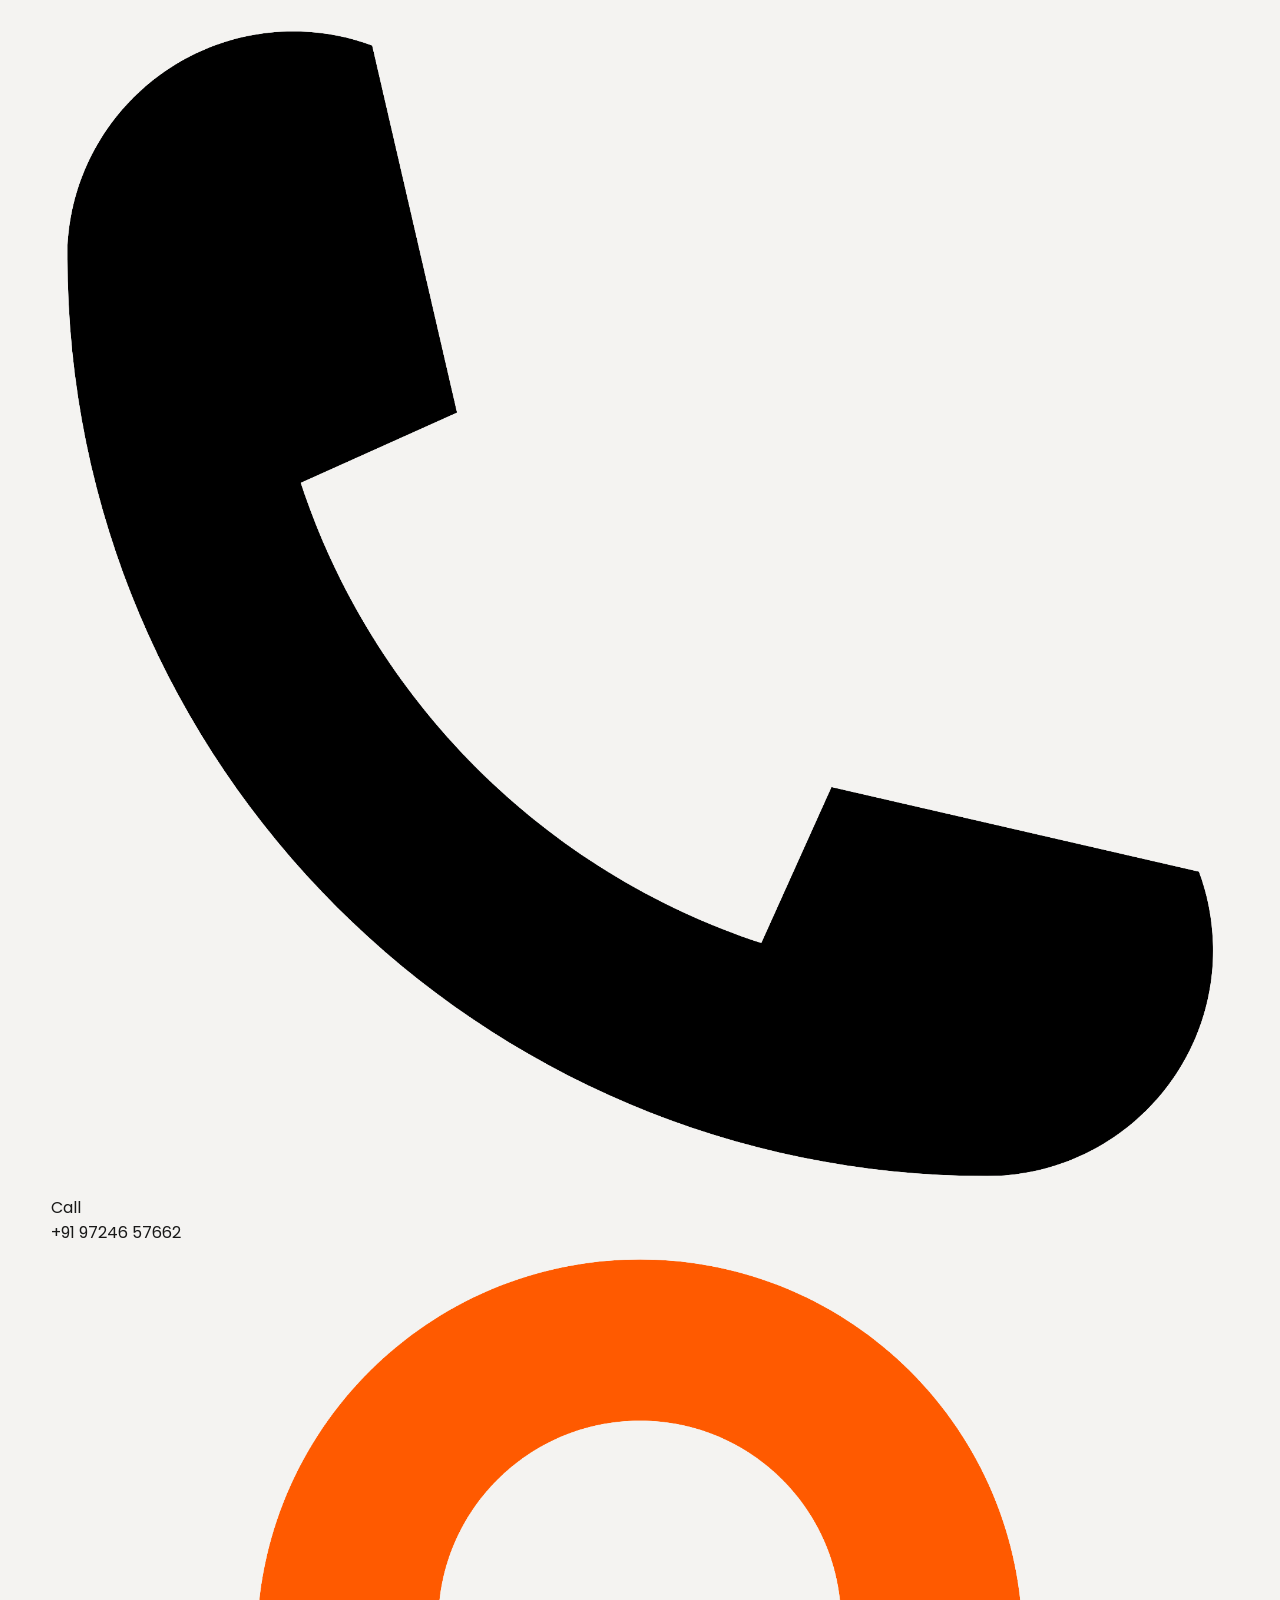
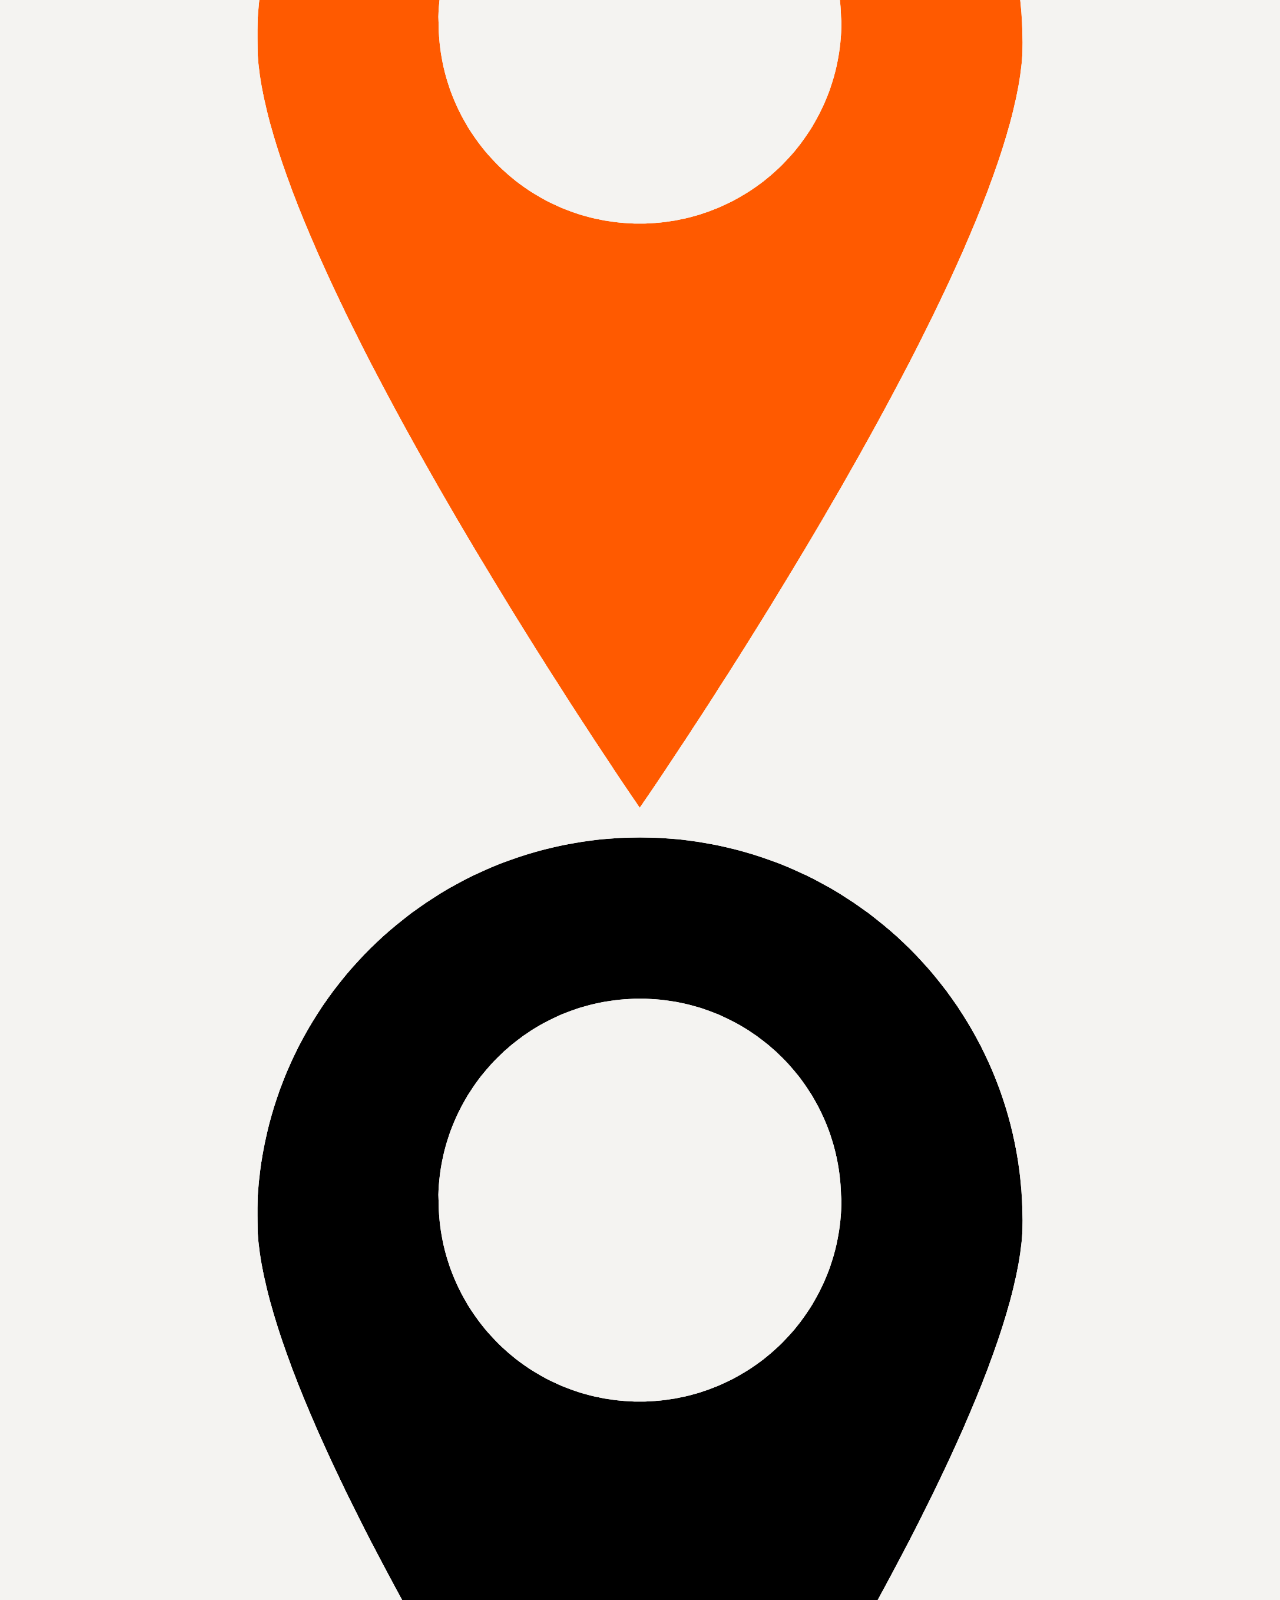
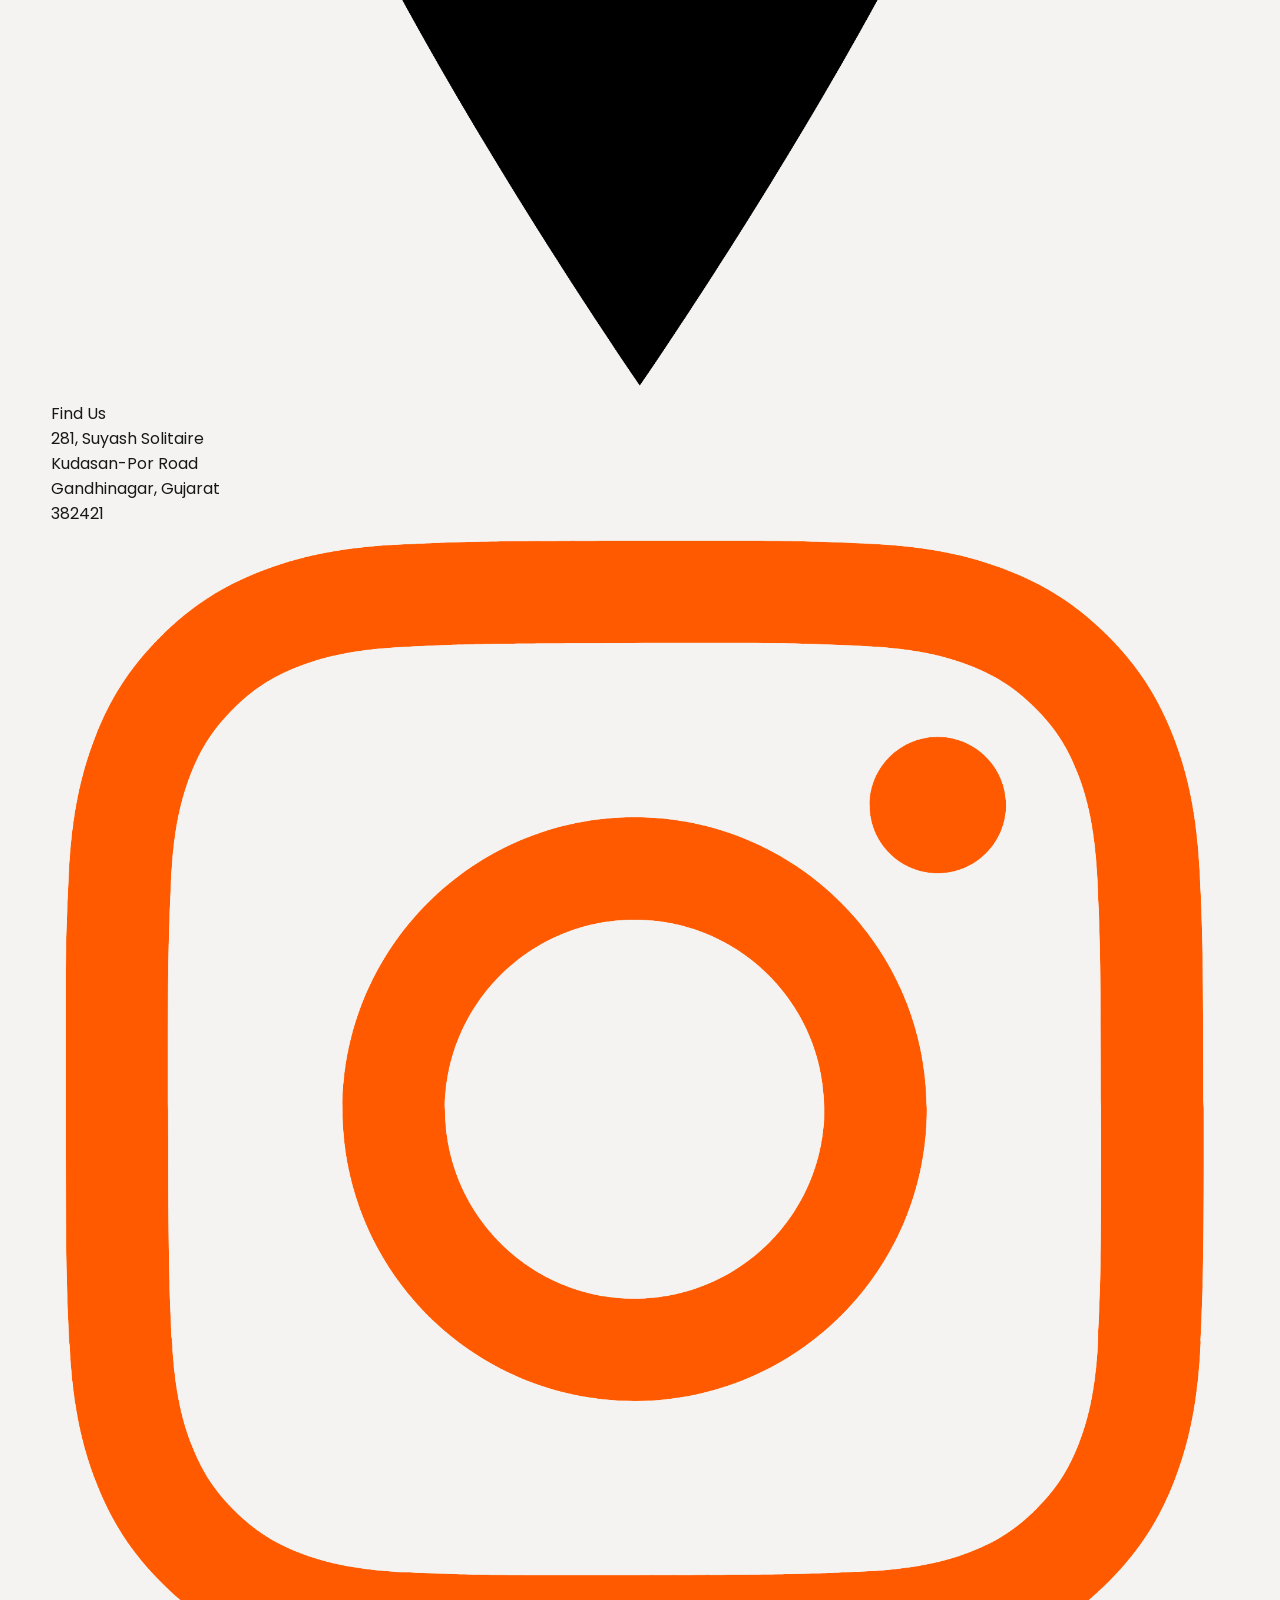
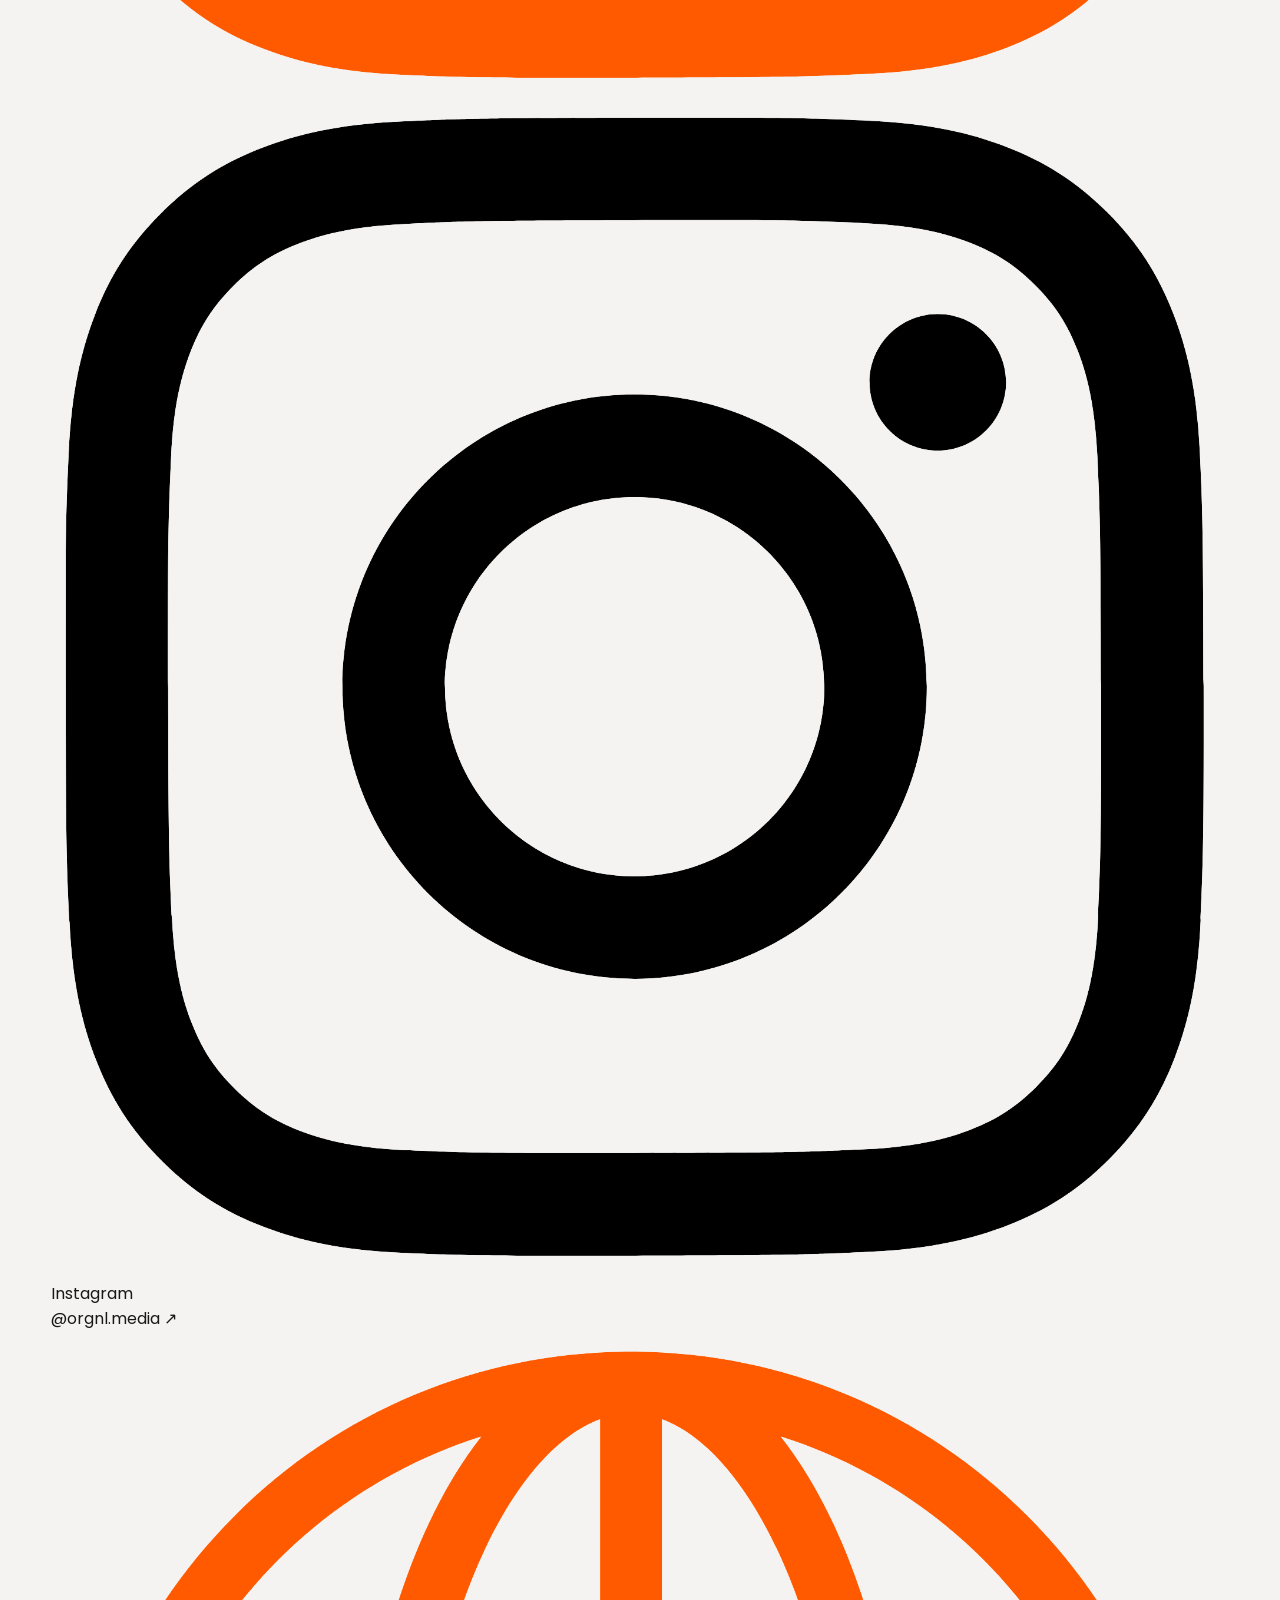
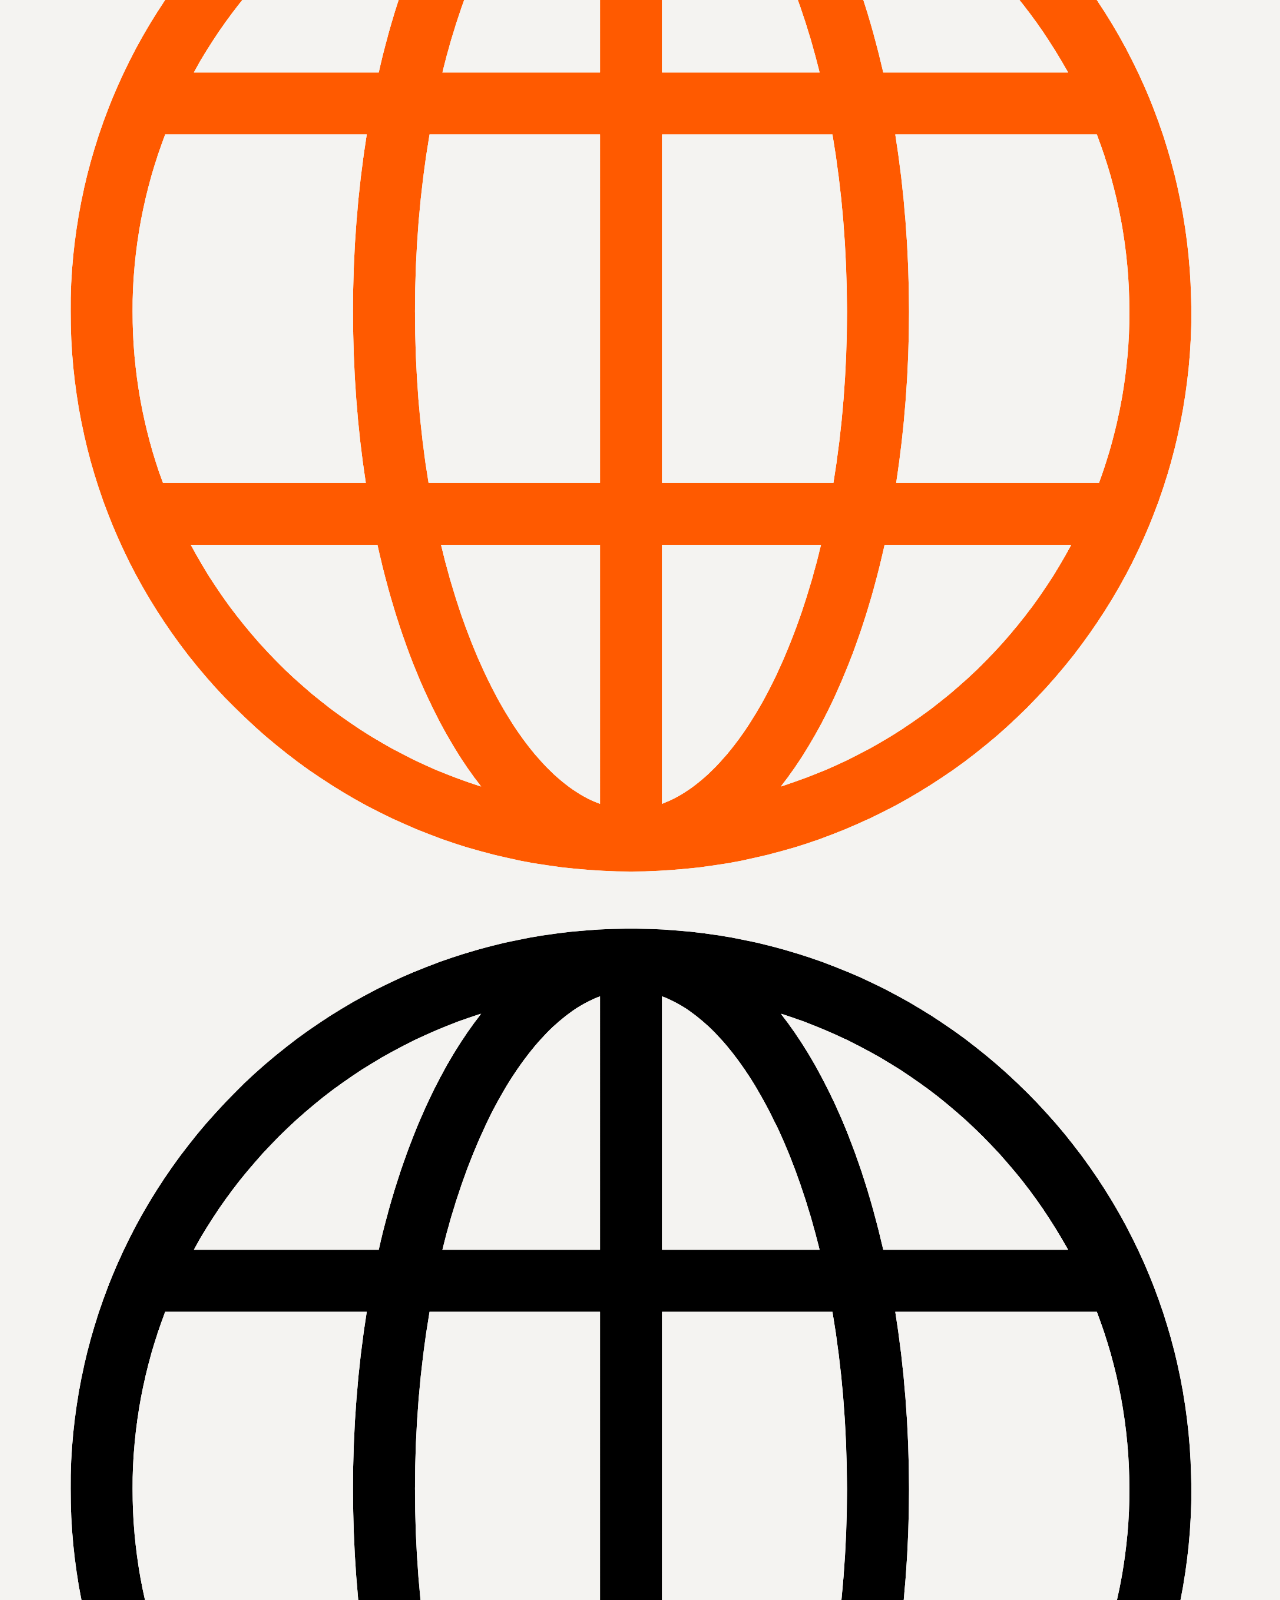
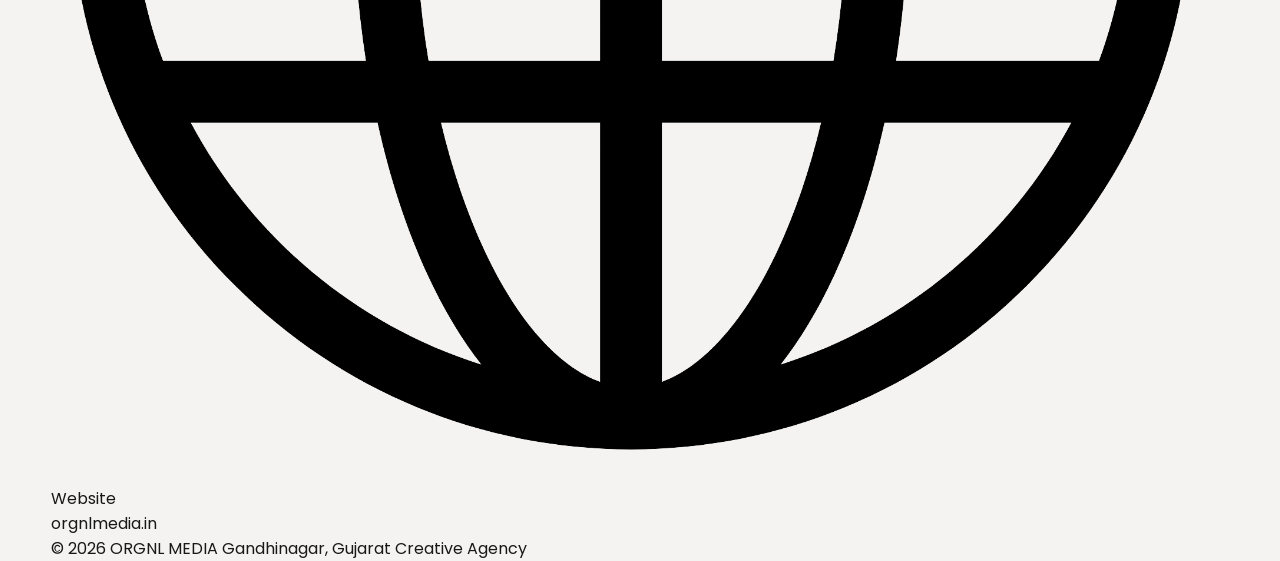
==== commit 1165e8ec: "Update index.html" ====
--- a/index.html
+++ b/index.html
@@ -165,7 +165,7 @@
 
             <p class="hero-description">
 
-                We believe every 
+                We believe
 
             </p>
 
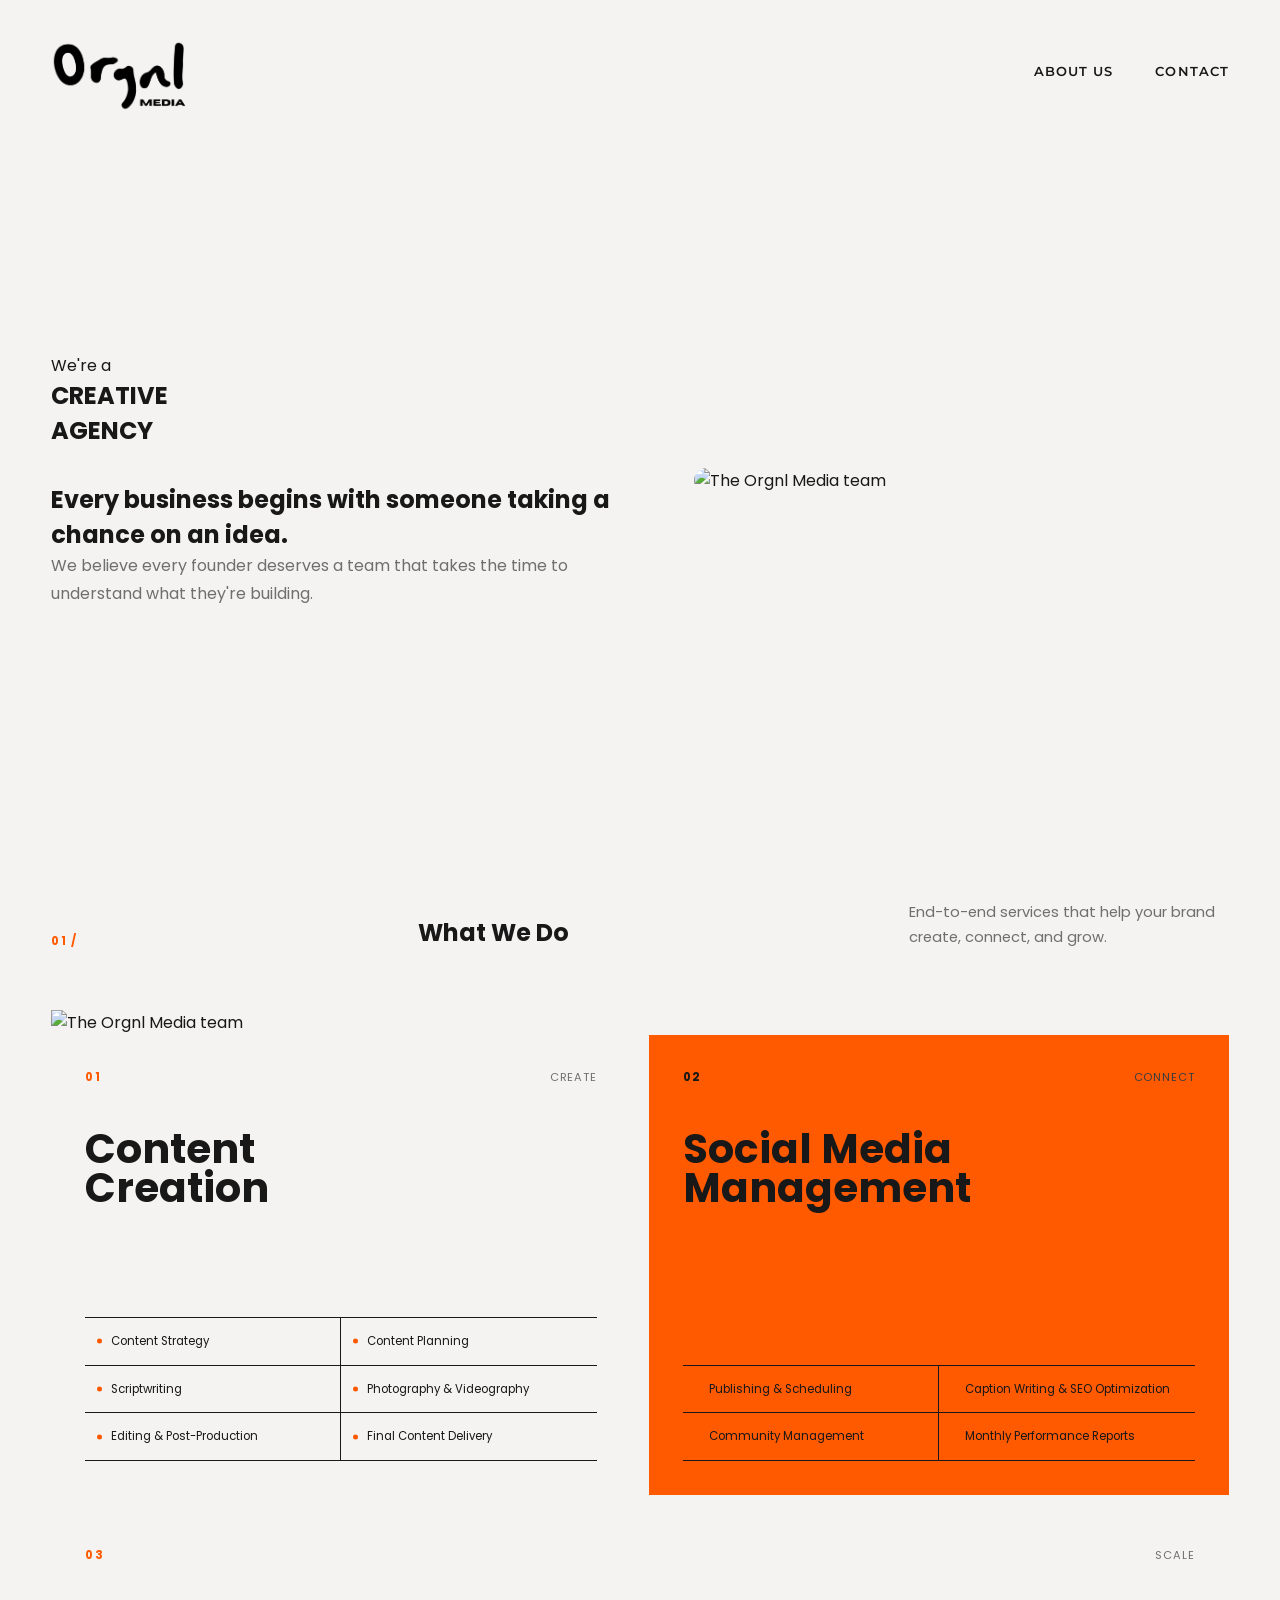
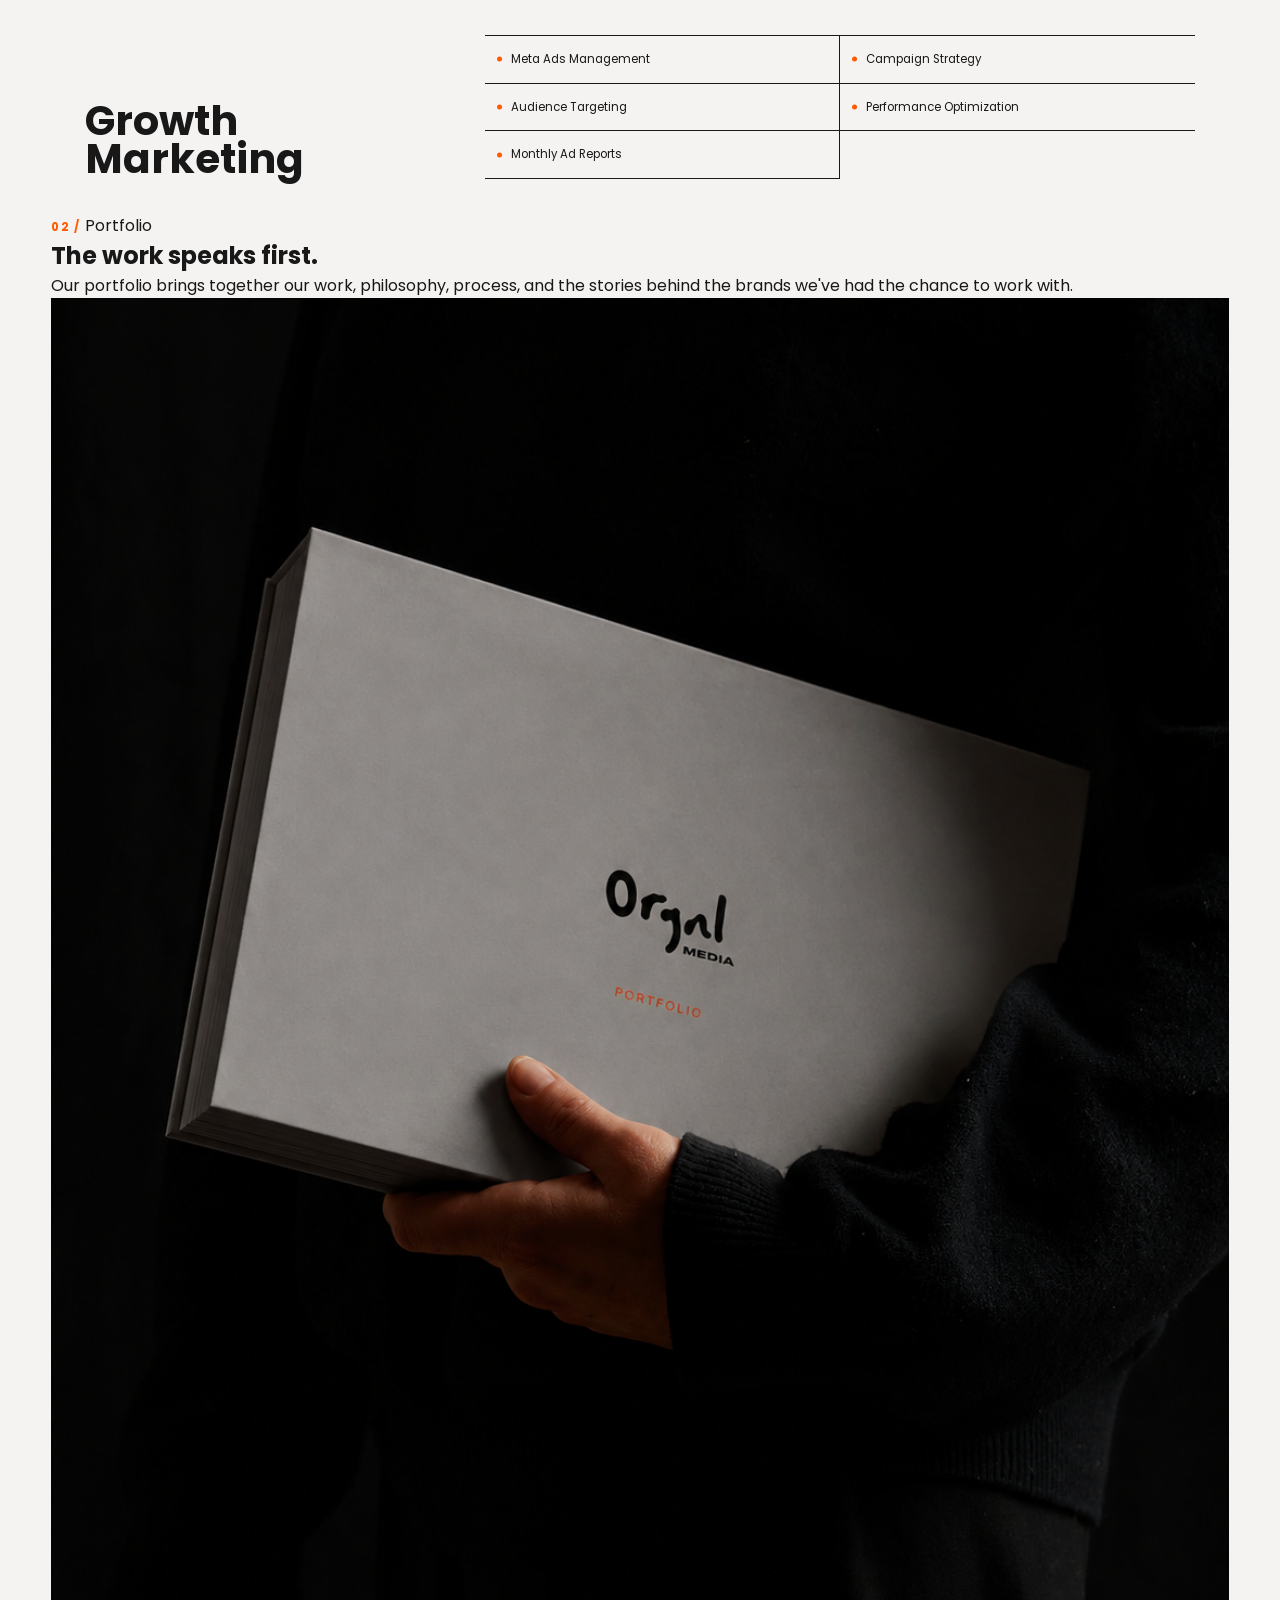
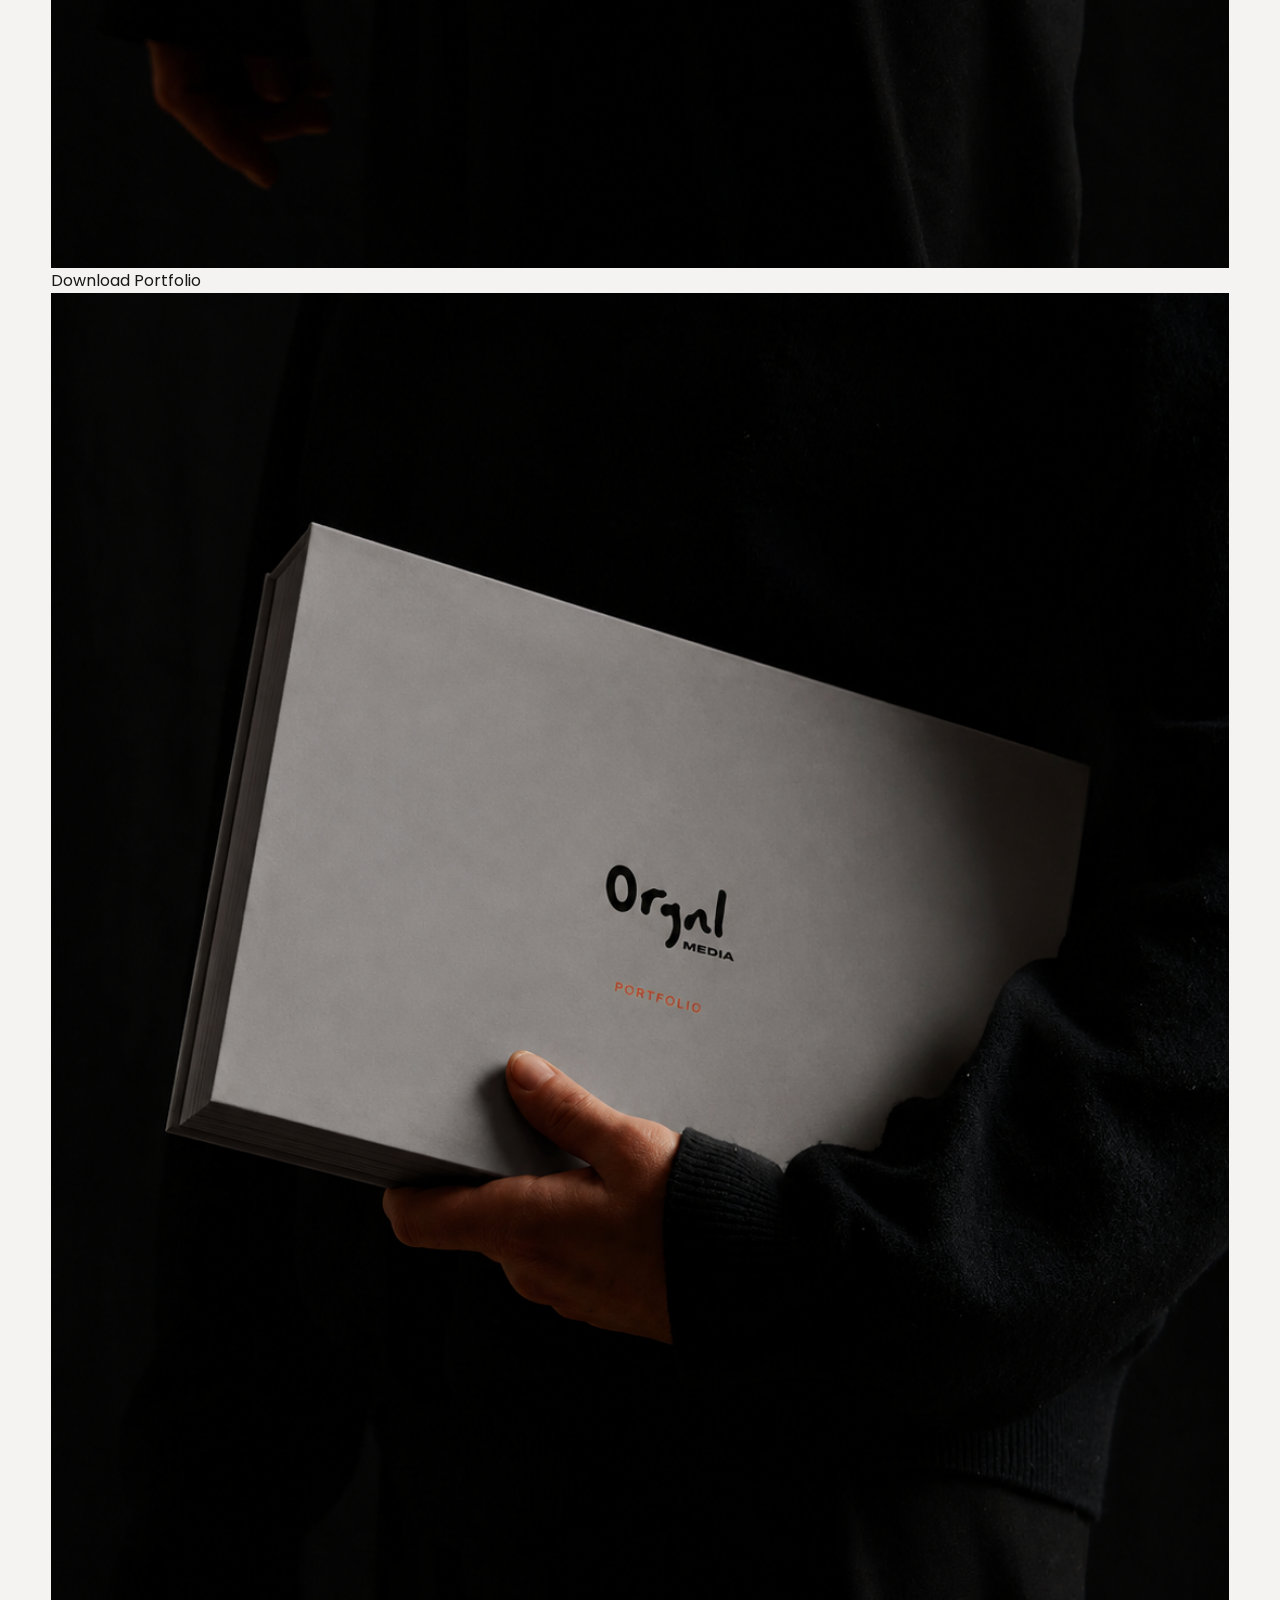
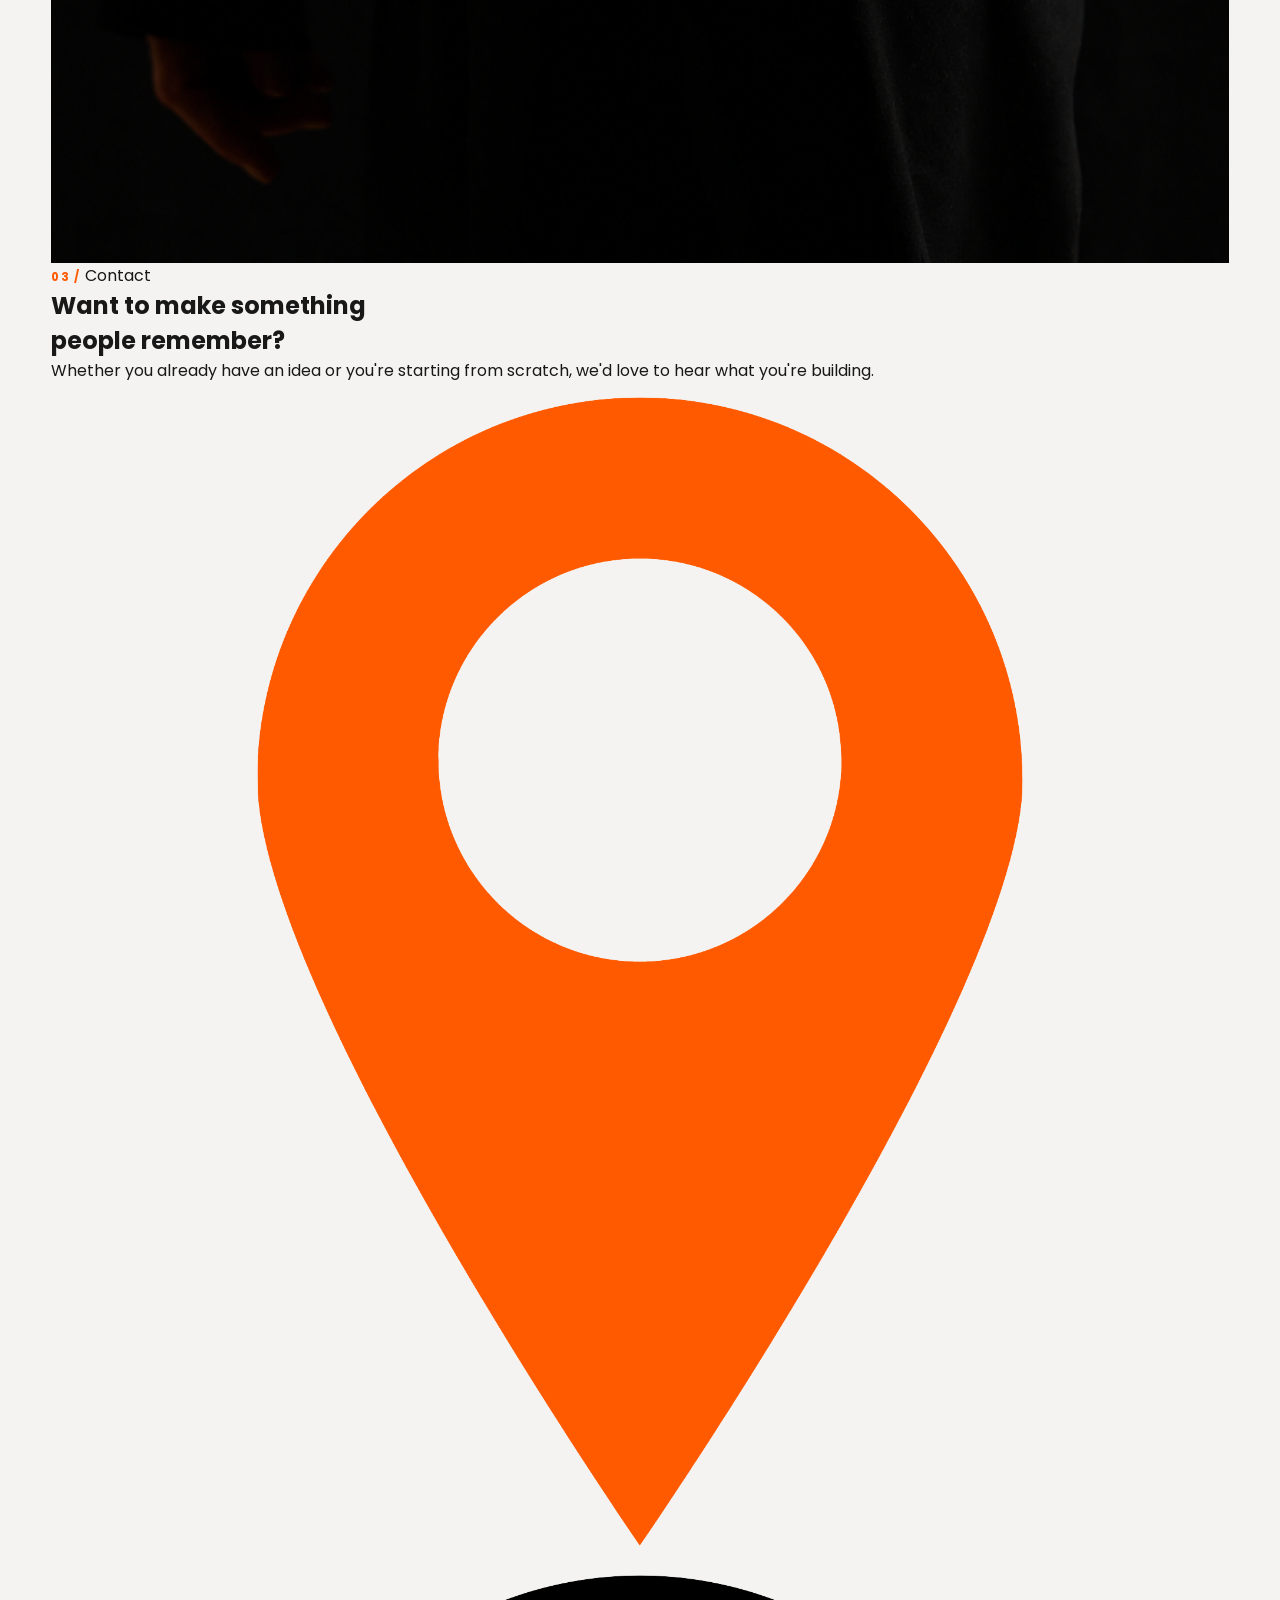
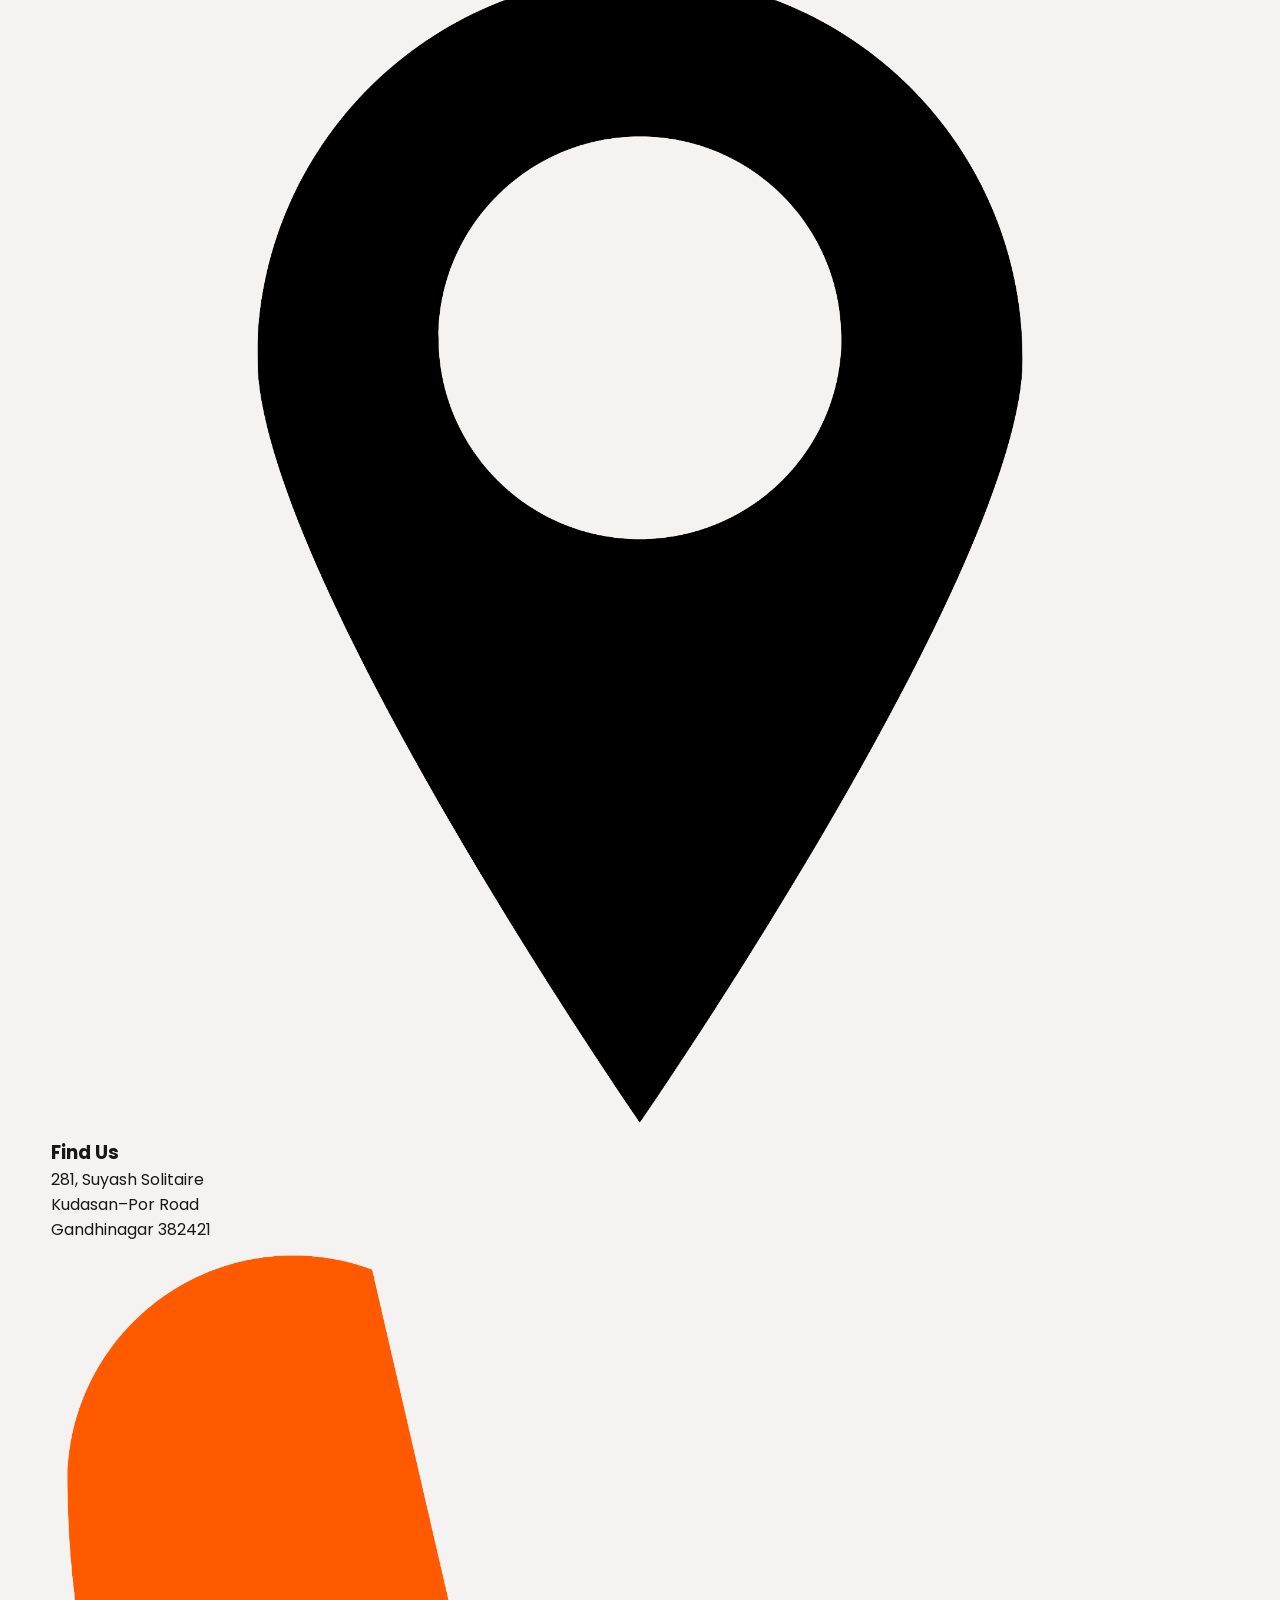
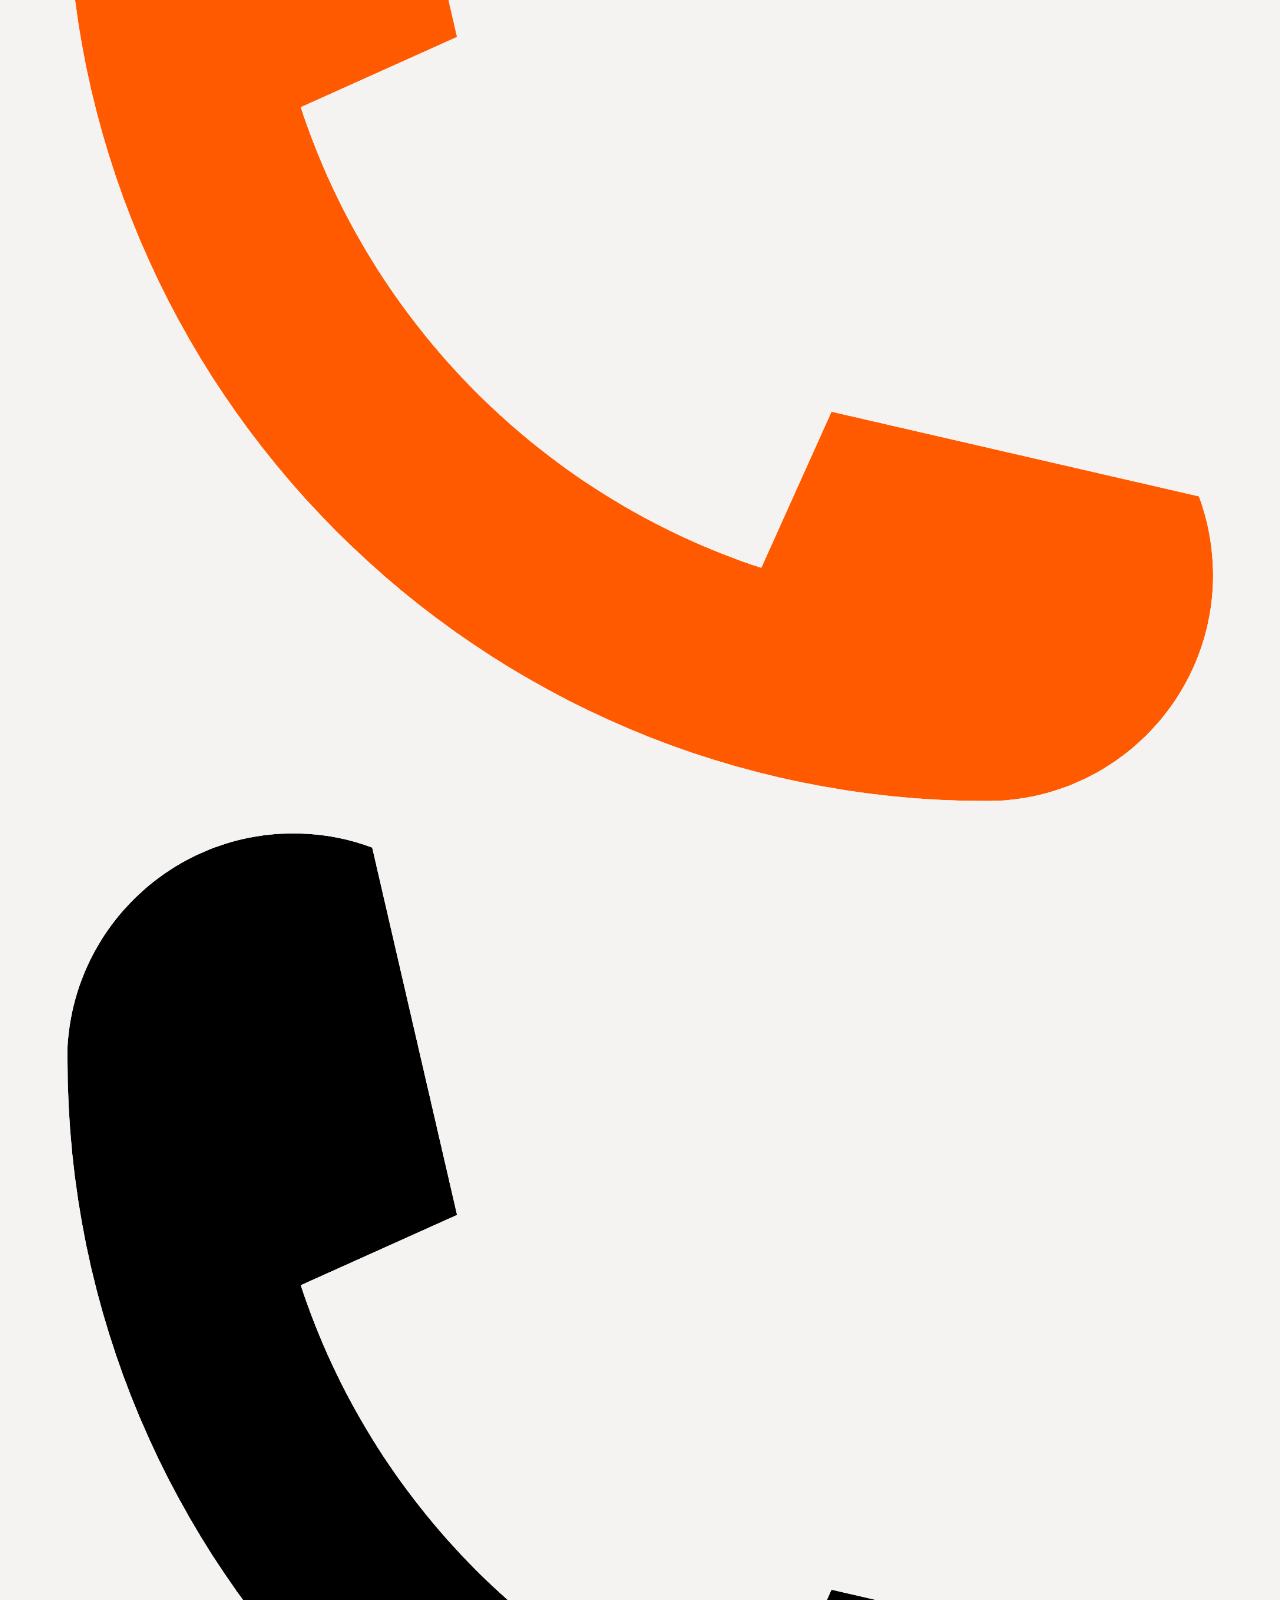
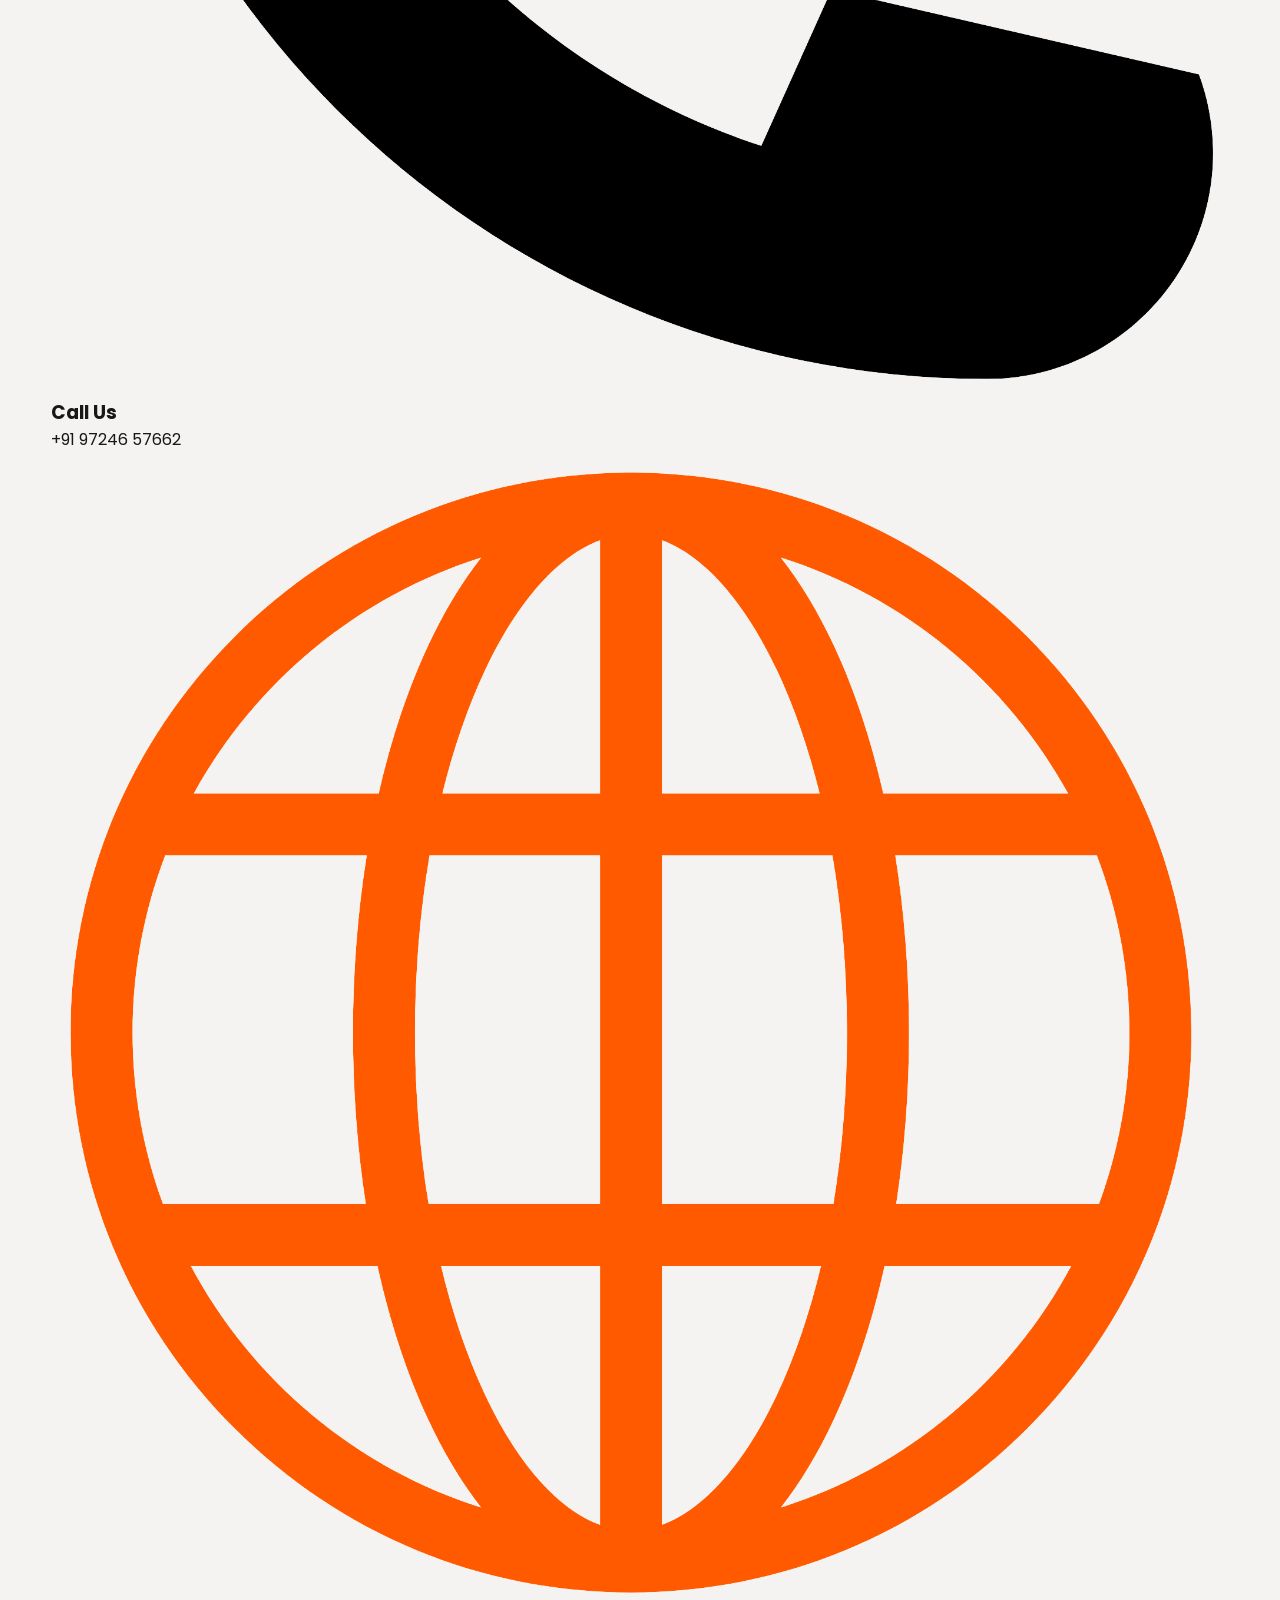
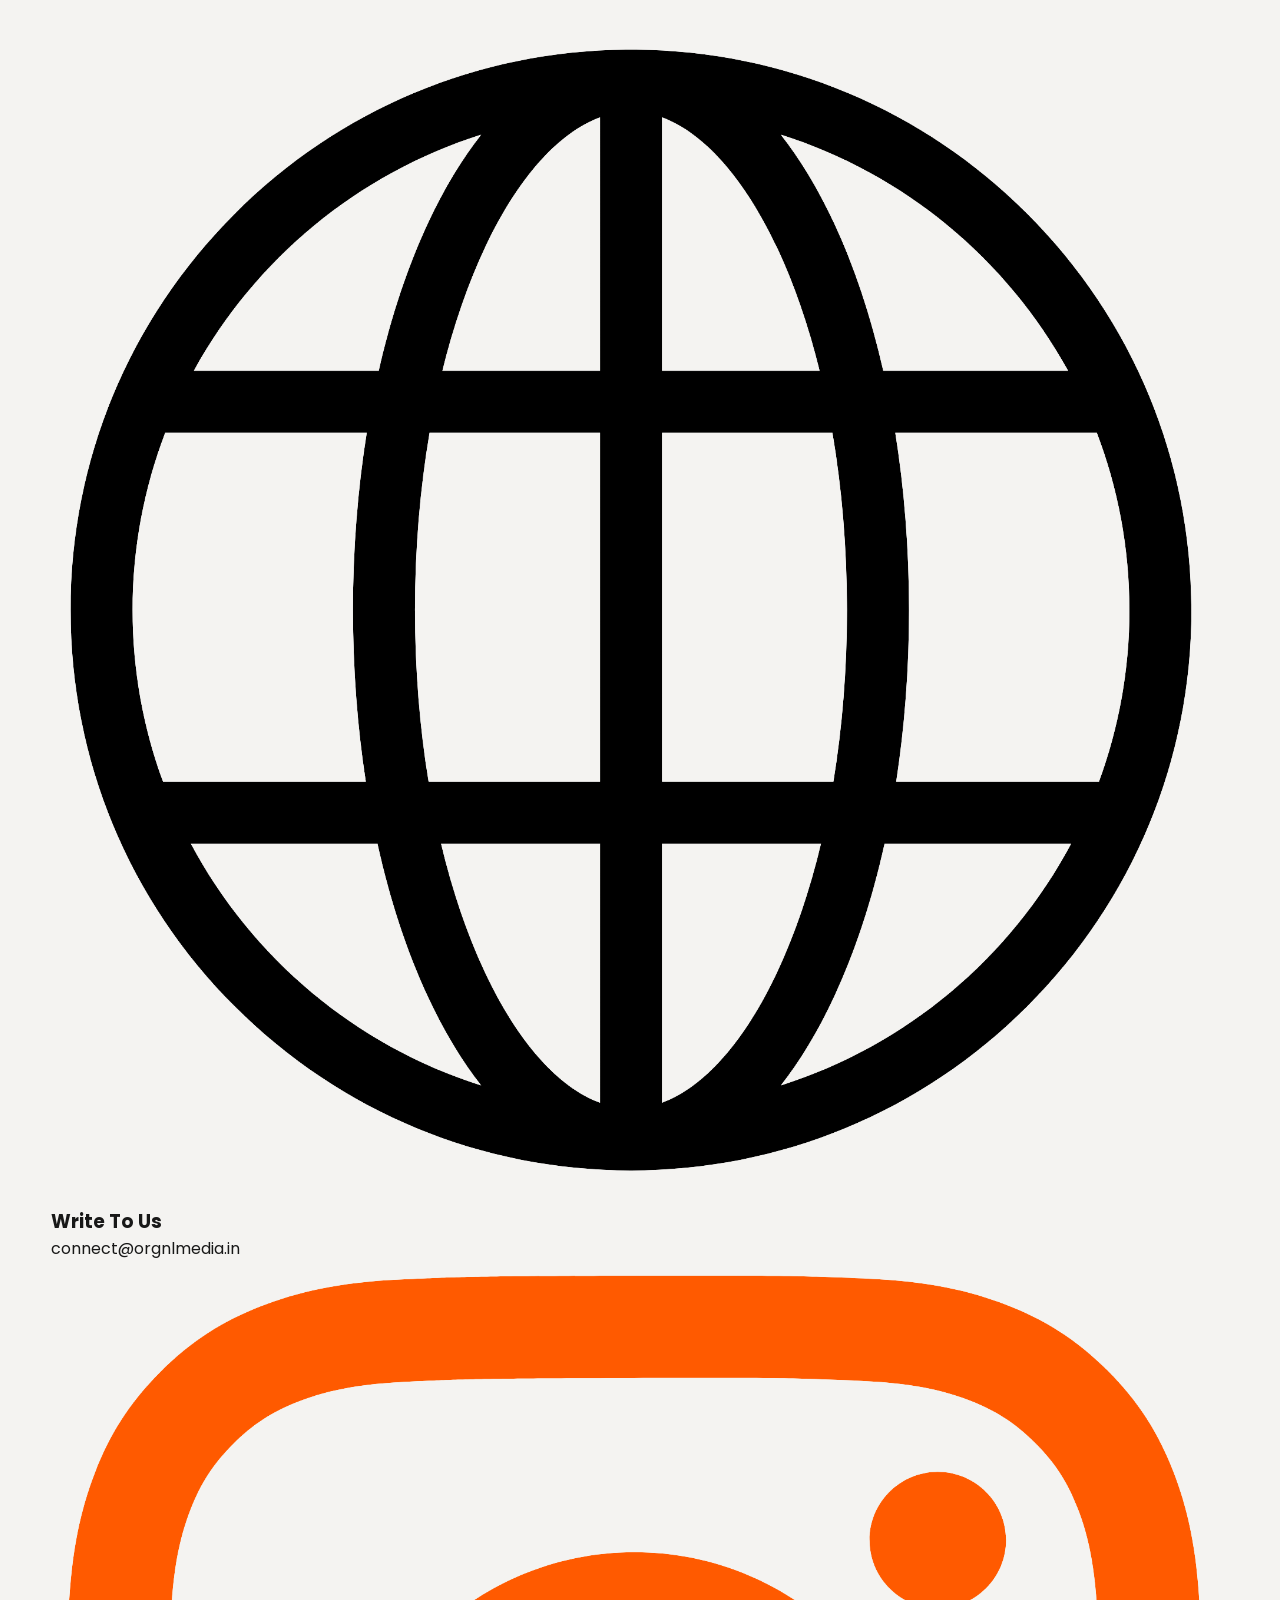
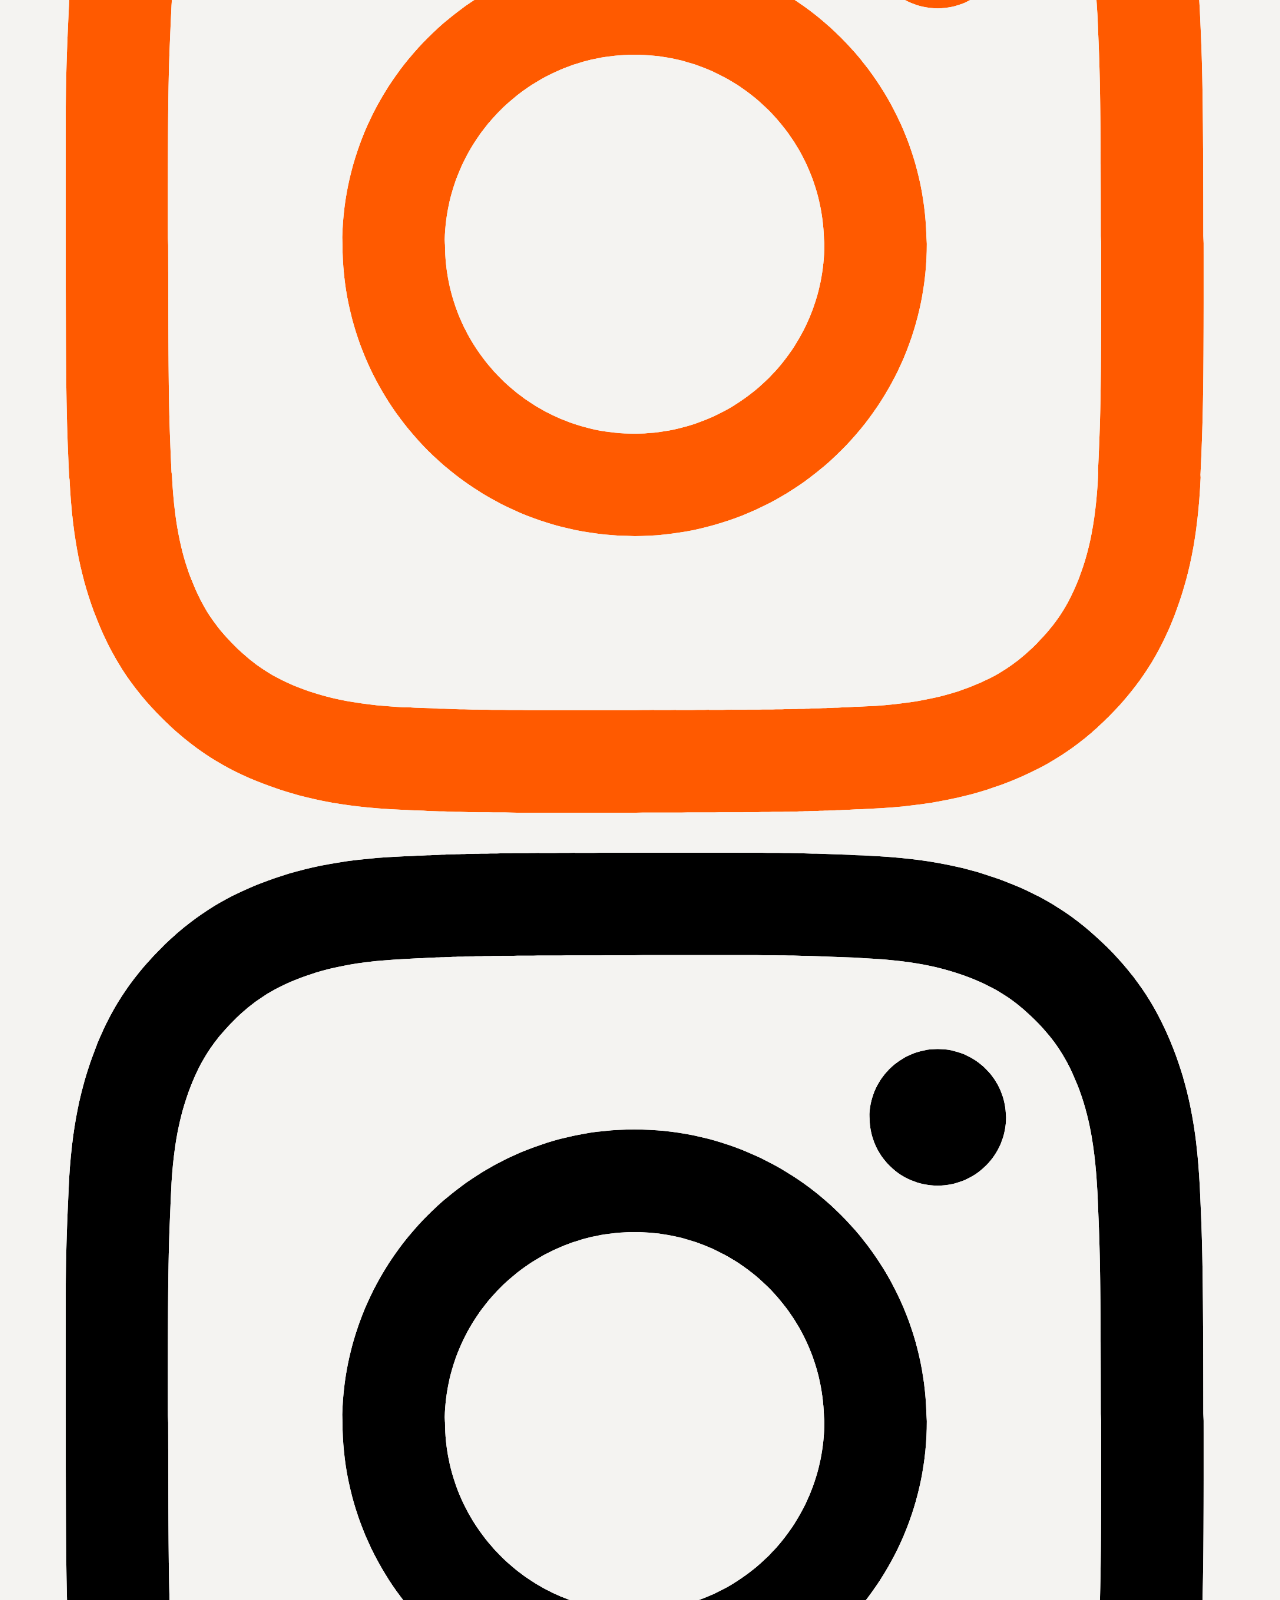
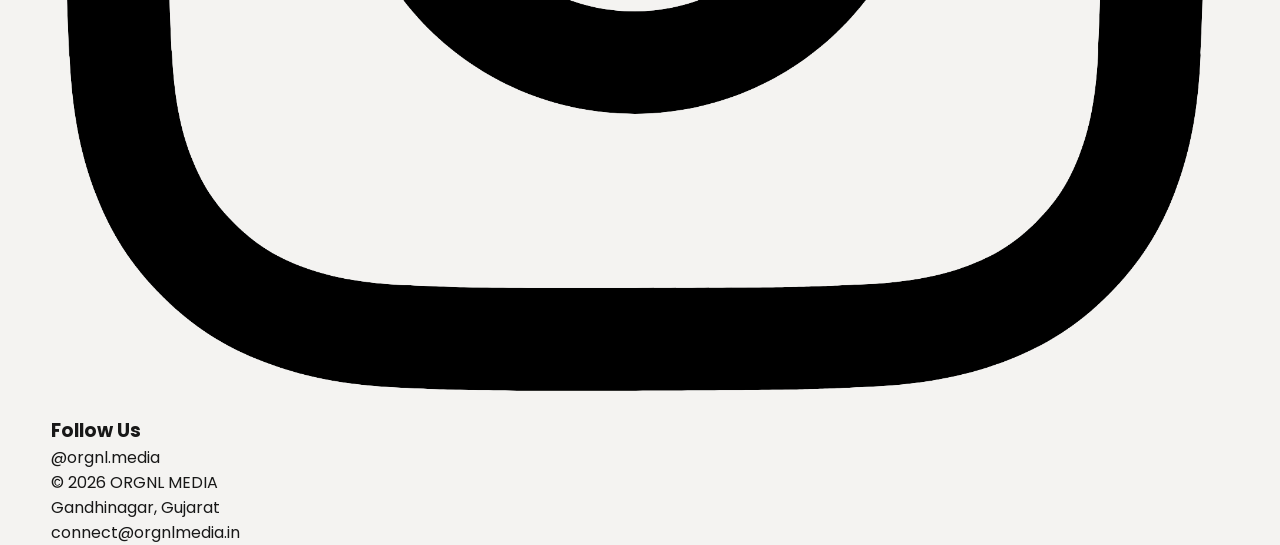
==== commit 91b489fe: "Update index.html" ====
--- a/index.html
+++ b/index.html
@@ -98,74 +98,59 @@
 
         <nav>
 
-            <a href="about.html">
-                About
+            <a href="pages/about.html">
+                About Us
             </a>
 
-            <a href="contact.html">
+            <a href="pages/contact.html">
                 Contact
             </a>
 
         </nav>
 
-    </div>
+    </div> 
 
 </header>
 
 
 
-<!-- ===========================
-     HERO
-=========================== -->
-
 <section class="hero">
 
     <div class="container hero-container">
 
-
         <!-- LEFT CONTENT -->
 
         <div class="hero-content">
 
-            <div class="hero-label">
-
-                <img
-                    src="assets/images/Hand-icon-orgnl.png"
-                    alt=""
-                    aria-hidden="true"
-                >
-
-                <p>
-
-                    we're a
-
-                    <span>
-                        CREATIVE
-                    </span>
-
-                    <span>
-                        AGENCY
-                    </span>
-
-                </p>
-
-            </div>
-
-
-
-            <h1>
+            <p class="hero-small">
+                We're a
+            </p>
+
+            <h2 class="hero-label">
+                CREATIVE<br>
+                AGENCY
+            </h2>
+
+            <img
+                src="assets/icons/Hand-icon-orgnl.png"
+                alt=""
+                aria-hidden="true"
+                class="hero-hand"
+            >
+
+            <h2>
 
                 Every business begins with
                 someone taking a chance
                 on an idea.
 
-            </h1>
-
-
+            </h2>
 
             <p class="hero-description">
 
-                We believe
+                We believe every founder deserves
+                a team that takes the time to
+                understand what they're building.
 
             </p>
 
@@ -178,20 +163,17 @@
         <div class="hero-image">
 
             <img
-                src="assets/images/hero-team.png"
+                src="assets/images/shoot-wide.png"
                 alt="The Orgnl Media team"
             >
 
         </div>
 
-
     </div>
 
 </section>
 
-
-
-     <!-- =========================================================
+<!-- =========================================================
      WHAT WE DO
 ========================================================= -->
 
@@ -199,19 +181,19 @@
 
     <div class="container">
 
+        <!-- =======================================
+             HEADING
+        ======================================== -->
+
         <div class="services-heading">
 
-            <div class="services-title">
-
-                <span class="section-number">
-                    01 /
-                </span>
-
-                <h2>
-                    What We Do
-                </h2>
-
-            </div>
+            <span class="section-number">
+                01 /
+            </span>
+
+            <h2>
+                What We Do
+            </h2>
 
             <p class="services-intro">
 
@@ -223,13 +205,28 @@
         </div>
 
 
+        <!-- =======================================
+             IMAGE
+        ======================================== -->
+
+        <figure class="services-image">
+
+            <img
+                src="assets/images/team-focused.jpg"
+                alt="The Orgnl Media team"
+            >
+
+        </figure>
+
+
+        <!-- =======================================
+             SERVICES
+        ======================================== -->
 
         <div class="services-grid">
 
 
-            <!-- =======================================
-                 CONTENT CREATION
-            ======================================== -->
+            <!-- CONTENT CREATION -->
 
             <article class="service-card">
 
@@ -245,7 +242,6 @@
 
                 </div>
 
-
                 <h3>
 
                     Content<br>
@@ -253,7 +249,6 @@
 
                 </h3>
 
-
                 <div class="service-list">
 
                     <div>Content Strategy</div>
@@ -274,9 +269,7 @@
 
 
 
-            <!-- =======================================
-                 SOCIAL MEDIA MANAGEMENT
-            ======================================== -->
+            <!-- SOCIAL MEDIA MANAGEMENT -->
 
             <article class="service-card service-orange">
 
@@ -292,7 +285,6 @@
 
                 </div>
 
-
                 <h3>
 
                     Social Media<br>
@@ -300,7 +292,6 @@
 
                 </h3>
 
-
                 <div class="service-list">
 
                     <div>Publishing &amp; Scheduling</div>
@@ -317,9 +308,7 @@
 
 
 
-            <!-- =======================================
-                 GROWTH MARKETING
-            ======================================== -->
+            <!-- GROWTH MARKETING -->
 
             <article class="service-card service-wide">
 
@@ -330,11 +319,10 @@
                     </span>
 
                     <span class="service-type">
-                        Grow
+                        Scale
                     </span>
 
                 </div>
-
 
                 <div class="service-wide-content">
 
@@ -345,7 +333,6 @@
 
                     </h3>
 
-
                     <div class="service-list">
 
                         <div>Meta Ads Management</div>
@@ -364,44 +351,54 @@
 
             </article>
 
-
         </div>
 
     </div>
 
 </section>
 
-
-<!-- =========================================================
-     PORTFOLIO
-========================================================= -->
-
 <section class="portfolio" id="portfolio">
 
     <div class="container">
 
-        <div class="portfolio-content">
-
-            <div class="portfolio-left">
+        <div class="portfolio-grid">
+
+            <div class="portfolio-content">
 
                 <span class="section-number">
                     02 /
                 </span>
 
+                <span class="section-label">
+                    Portfolio
+                </span>
+
                 <h2>
 
-                    Before we tell you who we are,
-                    we'd rather show you what we can do.
+                    The work
+                    speaks first.
 
                 </h2>
 
                 <p>
 
                     Our portfolio brings together our work,
-                    approach, philosophy, and the stories
-                    behind the brands we've worked with.
+                    philosophy, process, and the stories
+                    behind the brands we've had the chance
+                    to work with.
 
                 </p>
+
+                <!-- MOBILE IMAGE -->
+
+                <div class="portfolio-image mobile-image">
+
+                    <img
+                        src="assets/images/holding-portfolio.png"
+                        alt="Holding the Orgnl Media Portfolio"
+                    >
+
+                </div>
 
                 <a
                     href="assets/portfolio/Orgnl media Portfolio.pdf"
@@ -416,12 +413,13 @@
             </div>
 
 
-
-            <div class="portfolio-right">
+            <!-- DESKTOP IMAGE -->
+
+            <div class="portfolio-image desktop-image">
 
                 <img
                     src="assets/images/holding-portfolio.png"
-                    alt="Orgnl Media Portfolio"
+                    alt="Holding the Orgnl Media Portfolio"
                 >
 
             </div>
@@ -432,275 +430,231 @@
 
 </section>
 
-        <!-- ==========================================================
-             CONTACT
-        ========================================================== -->
-
-        <section class="contact" id="contact">
-
-            <div class="container">
-
-
-                <div class="contact-top">
-
-
-                    <div class="contact-title-wrap">
-
-
-                        <div class="section-marker">
-                            03 / Say Hello
-                        </div>
-
-
-                        <h2>
-
-                            Want to make<br>
-                            something?
-
-                        </h2>
-
-
-                    </div>
-
-
-                    <p class="contact-note">
-
-                        Tell us what you're building.<br>
-                        We'll start there.
-
-                    </p>
-
-
-                </div>
-
-
-
-                <div class="contact-rule"></div>
-
-
-
-                <div class="contact-grid">
-
-
-                    <!-- PHONE -->
-
-                    <a
-                        href="tel:+919724657662"
-                        class="contact-item"
-                    >
-
-
-                        <div class="contact-icon-wrap">
-
-                            <img
-                                src="assets/icons/phone-icon-orange.png"
-                                alt=""
-                                class="contact-icon contact-icon-orange"
-                            >
-
-                            <img
-                                src="assets/icons/phone-icon-black.png"
-                                alt=""
-                                class="contact-icon contact-icon-black"
-                            >
-
-                        </div>
-
-
-                        <div class="contact-item-bottom">
-
-                            <div class="contact-label">
-                                Call
-                            </div>
-
-
-                            <div class="contact-value">
-                                +91 97246 57662
-                            </div>
-
-                        </div>
-
-
-                    </a>
-
-
-
-                    <!-- LOCATION -->
-
-                    <div class="contact-item">
-
-
-                        <div class="contact-icon-wrap">
-
-                            <img
-                                src="assets/icons/location-icon-orange.png"
-                                alt=""
-                                class="contact-icon contact-icon-orange"
-                            >
-
-                            <img
-                                src="assets/icons/location-icon-black.png"
-                                alt=""
-                                class="contact-icon contact-icon-black"
-                            >
-
-                        </div>
-
-
-                        <div class="contact-item-bottom">
-
-                            <div class="contact-label">
-                                Find Us
-                            </div>
-
-
-                            <div class="contact-value address-value">
-
-                                281, Suyash Solitaire<br>
-
-                                Kudasan-Por Road<br>
-
-                                Gandhinagar, Gujarat<br>
-
-                                382421
-
-                            </div>
-
-                        </div>
-
-
-                    </div>
-
-
-
-                    <!-- INSTAGRAM -->
-
-                    <a
-                        href="https://www.instagram.com/orgnl.media/"
-                        target="_blank"
-                        rel="noopener"
-                        class="contact-item"
-                    >
-
-
-                        <div class="contact-icon-wrap">
-
-                            <img
-                                src="assets/icons/instagram-icon-orange.png"
-                                alt=""
-                                class="contact-icon contact-icon-orange"
-                            >
-
-                            <img
-                                src="assets/icons/instagram-icon-black.png"
-                                alt=""
-                                class="contact-icon contact-icon-black"
-                            >
-
-                        </div>
-
-
-                        <div class="contact-item-bottom">
-
-                            <div class="contact-label">
-                                Instagram
-                            </div>
-
-
-                            <div class="contact-value">
-                                @orgnl.media ↗
-                            </div>
-
-                        </div>
-
-
-                    </a>
-
-
-
-                    <!-- WEBSITE -->
-
-                    <a
-                        href="index.html"
-                        class="contact-item"
-                    >
-
-
-                        <div class="contact-icon-wrap">
-
-                            <img
-                                src="assets/icons/website-icon-orange.png"
-                                alt=""
-                                class="contact-icon contact-icon-orange"
-                            >
-
-                            <img
-                                src="assets/icons/website-icon-black.png"
-                                alt=""
-                                class="contact-icon contact-icon-black"
-                            >
-
-                        </div>
-
-
-                        <div class="contact-item-bottom">
-
-                            <div class="contact-label">
-                                Website
-                            </div>
-
-
-                            <div class="contact-value">
-                                orgnlmedia.in
-                            </div>
-
-                        </div>
-
-
-                    </a>
-
-
-                </div>
-
-
-
-                <!-- FOOTER -->
-
-                <footer class="footer">
-
-
-                    <span>
-
-                        © 2026
-
-                        <span class="footer-orange">
-                            ORGNL MEDIA
-                        </span>
-
-                    </span>
-
-
-                    <span>
-                        Gandhinagar, Gujarat
-                    </span>
-
-
-                    <span>
-                        Creative Agency
-                    </span>
-
-
-                </footer>
-
-
-            </div>
-
-        </section>
-
-
-
-
-    <!-- =========================================================
+
+
+<!-- =========================================================
+     CONTACT
+========================================================= -->
+
+<section class="contact" id="contact">
+
+    <div class="container">
+
+        <div class="contact-heading">
+
+            <span class="section-number">
+                03 /
+            </span>
+
+            <span class="section-label">
+                Contact
+            </span>
+
+            <h2>
+                Want to make something<br>
+                people remember?
+            </h2>
+
+            <p class="contact-copy">
+                Whether you already have an idea or you're starting from scratch,
+                we'd love to hear what you're building.
+            </p>
+
+        </div>
+
+
+
+        <div class="contact-grid">
+
+
+            <!-- FIND US -->
+
+            <a href="#" class="contact-card">
+
+                <div class="contact-icon">
+
+                    <img
+                        src="assets/icons/location-icon-orange.png"
+                        alt=""
+                        class="icon-default"
+                    >
+
+                    <img
+                        src="assets/icons/location-icon-black.png"
+                        alt=""
+                        class="icon-hover"
+                    >
+
+                </div>
+
+                <h3>
+                    Find Us
+                </h3>
+
+                <p>
+
+                    281, Suyash Solitaire<br>
+                    Kudasan–Por Road<br>
+                    Gandhinagar 382421
+
+                </p>
+
+            </a>
+
+
+
+            <!-- CALL US -->
+
+            <a
+                href="tel:919724657662"
+                class="contact-card"
+            >
+
+                <div class="contact-icon">
+
+                    <img
+                        src="assets/icons/phone-icon-orange.png"
+                        alt=""
+                        class="icon-default"
+                    >
+
+                    <img
+                        src="assets/icons/phone-icon-black.png"
+                        alt=""
+                        class="icon-hover"
+                    >
+
+                </div>
+
+                <h3>
+                    Call Us
+                </h3>
+
+                <p>
+
+                    +91 97246 57662
+
+                </p>
+
+            </a>
+
+
+
+            <!-- WRITE TO US -->
+
+            <a
+                href="mailto:connect@orgnlmedia.in"
+                class="contact-card"
+            >
+
+                <div class="contact-icon">
+
+                    <img
+                        src="assets/icons/website-icon-orange.png"
+                        alt=""
+                        class="icon-default"
+                    >
+
+                    <img
+                        src="assets/icons/website-icon-black.png"
+                        alt=""
+                        class="icon-hover"
+                    >
+
+                </div>
+
+                <h3>
+                    Write To Us
+                </h3>
+
+                <p>
+
+                    connect@orgnlmedia.in
+
+                </p>
+
+            </a>
+
+
+
+            <!-- FOLLOW US -->
+
+            <a
+                href="https://instagram.com/orgnl.media"
+                target="_blank"
+                class="contact-card"
+            >
+
+                <div class="contact-icon">
+
+                    <img
+                        src="assets/icons/instagram-icon-orange.png"
+                        alt=""
+                        class="icon-default"
+                    >
+
+                    <img
+                        src="assets/icons/instagram-icon-black.png"
+                        alt=""
+                        class="icon-hover"
+                    >
+
+                </div>
+
+                <h3>
+                    Follow Us
+                </h3>
+
+                <p>
+
+                    @orgnl.media
+
+                </p>
+
+            </a>
+
+
+        </div>
+
+    </div>
+
+</section>
+
+
+<!-- =========================================================
+     FOOTER
+========================================================= -->
+
+<footer class="footer">
+
+    <div class="container">
+
+        <div class="footer-divider"></div>
+
+        <div class="footer-bottom">
+
+            <p>
+                © 2026 ORGNL MEDIA
+            </p>
+
+            <p>
+                Gandhinagar, Gujarat
+            </p>
+
+            <a href="mailto:connect@orgnlmedia.in">
+                connect@orgnlmedia.in
+            </a>
+
+        </div>
+
+    </div>
+
+</footer>
+
+
+
+
+<!-- =========================================================
      JAVASCRIPT
 ========================================================== -->
 
@@ -708,4 +662,3 @@
 
 </body>
 </html>
-
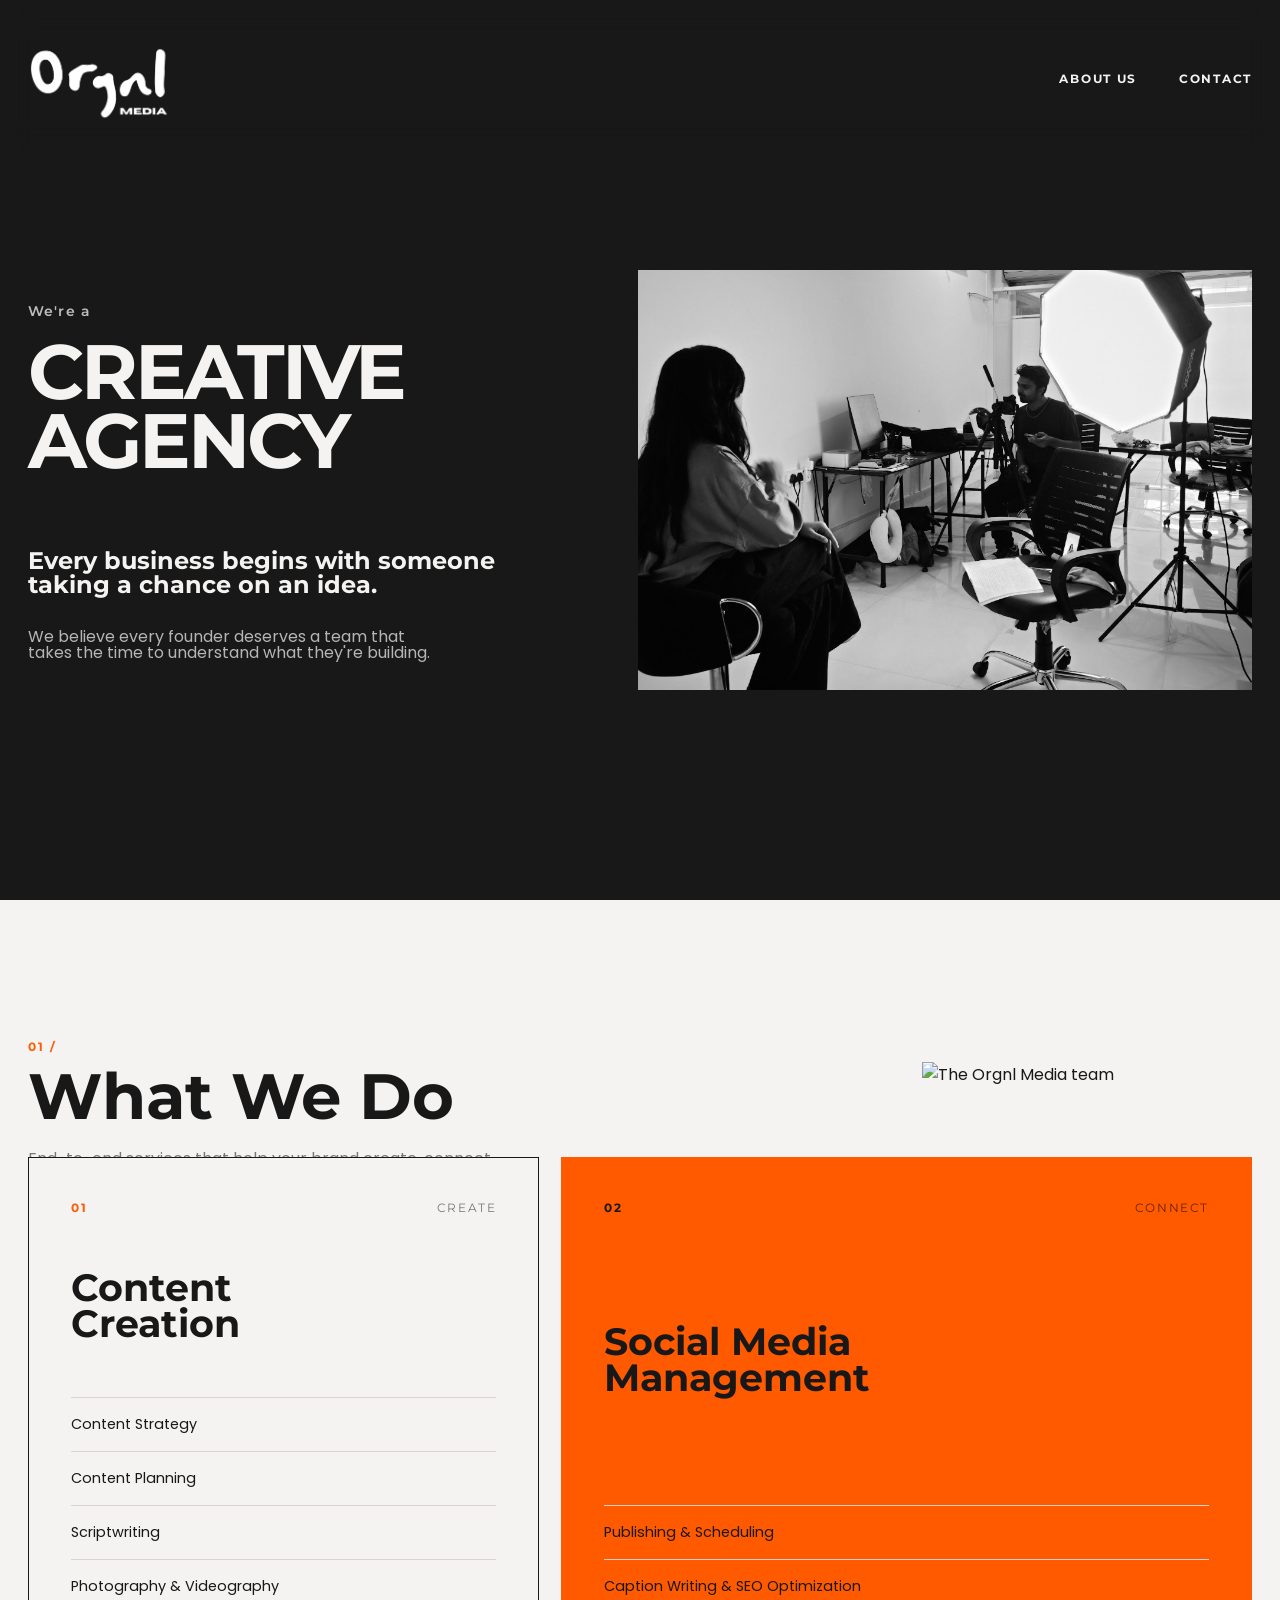
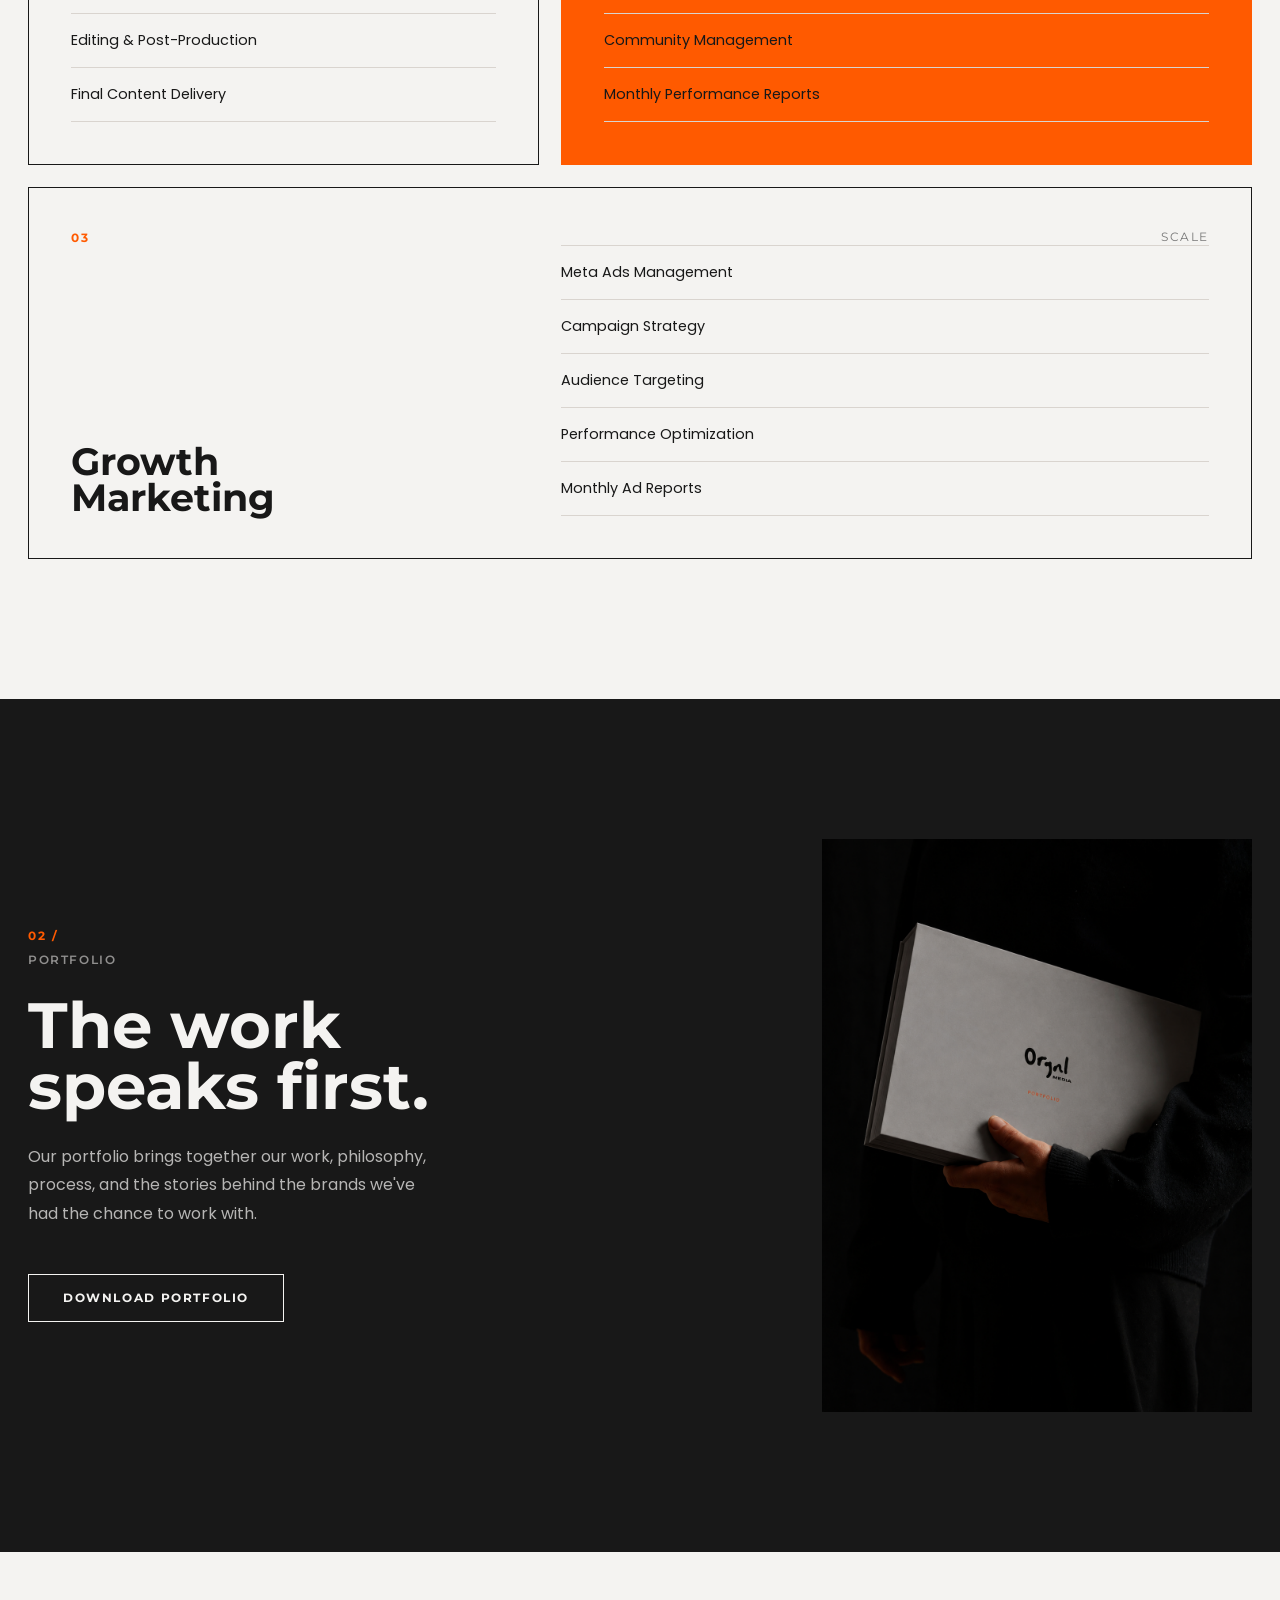
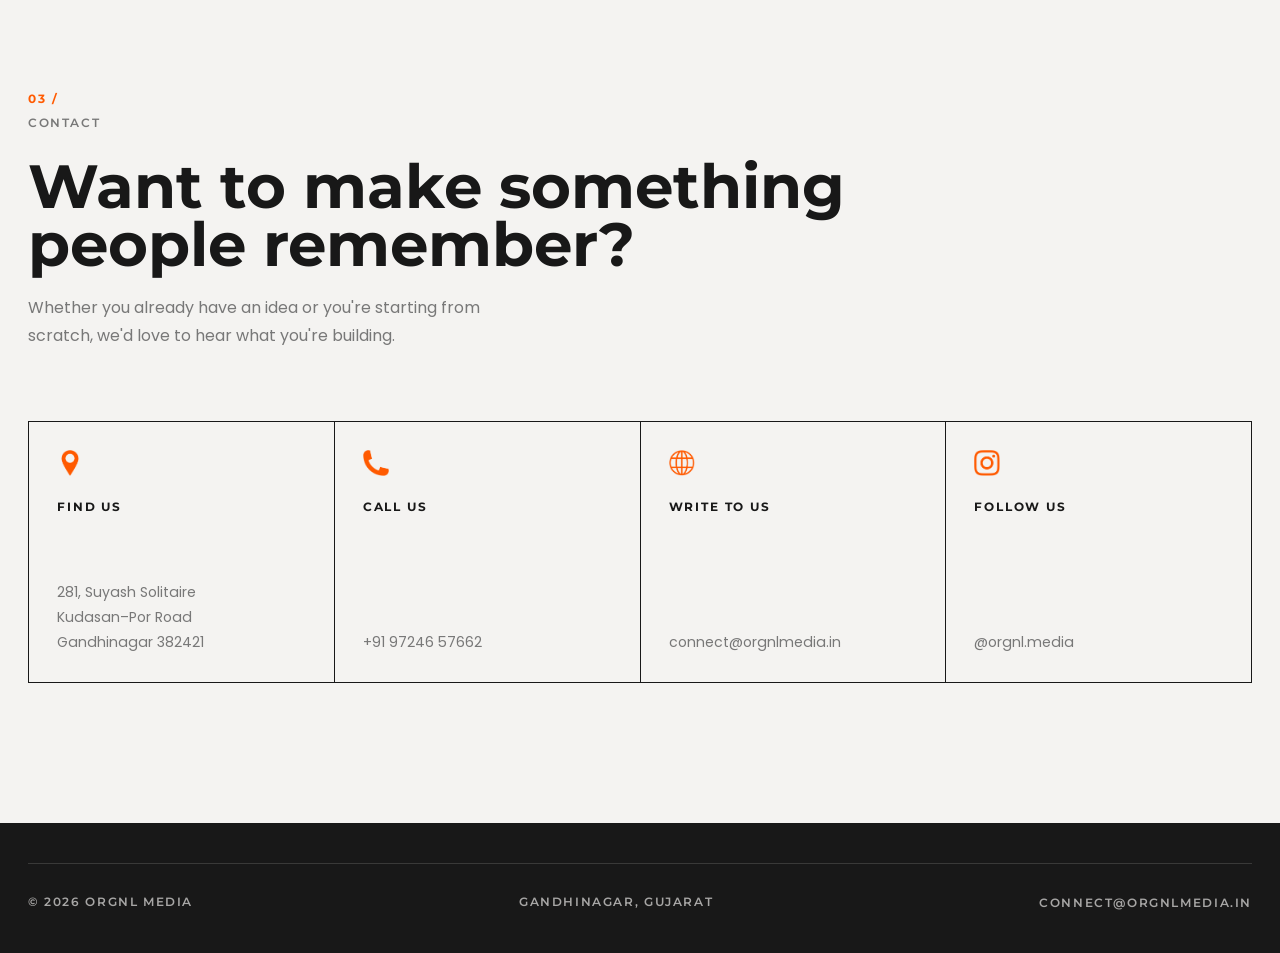
==== commit b79072e7: "Update index.html" ====
--- a/index.html
+++ b/index.html
@@ -530,7 +530,7 @@
                     Call Us
                 </h3>
 
-                <p>
+                <p class="phone-number">
 
                     +91 97246 57662
 
--- a/css/style.css
+++ b/css/style.css
@@ -1,7 +1,6 @@
-
 /* =========================================================
    ORGNL MEDIA
-   STYLE.CSS
+   STYLE SHEET
 ========================================================= */
 
 
@@ -13,19 +12,37 @@
 
 
 /* =========================================================
-   VARIABLES
+   ROOT
 ========================================================= */
 
 :root{
 
-    --bg:#F4F3F1;
-    --text:#181818;
+    /* COLORS */
+
+    --bg:#181818;
+--cream:#F4F3F1;
+    --black:#181818;
+    --white:#FFFFFF;
     --orange:#FF5A00;
-    --grey:#6F6F6F;
-
-    --container:1240px;
-
-    --transition:0.3s ease;
+    --grey:#787878;
+    --line:#D9D4CF;
+
+
+    /* TYPOGRAPHY */
+
+    --heading:'Montserrat',sans-serif;
+    --body:'Poppins',sans-serif;
+
+
+    /* LAYOUT */
+
+    --container:1280px;
+
+    --section-space:140px;
+
+    --radius:0px;
+
+    --transition:.35s ease;
 
 }
 
@@ -34,23 +51,34 @@
    RESET
 ========================================================= */
 
-*{
+*,
+*::before,
+*::after{
+
     margin:0;
     padding:0;
     box-sizing:border-box;
+
 }
 
 html{
+
     scroll-behavior:smooth;
+
 }
 
 body{
 
-    background:var(--bg);
-    color:var(--text);
-
-    font-family:'Poppins',sans-serif;
+    
+     background:var(--cream);
+    color:var(--black);
+
+    font-family:var(--body);
+
     overflow-x:hidden;
+
+    -webkit-font-smoothing:antialiased;
+    text-rendering:optimizeLegibility;
 
 }
 
@@ -58,13 +86,14 @@
 
     display:block;
     width:100%;
+    height:auto;
 
 }
 
 a{
 
+    color:inherit;
     text-decoration:none;
-    color:inherit;
 
 }
 
@@ -75,14 +104,116 @@
 }
 
 
-/* =========================================================
-   GLOBAL CONTAINER
+
+/* =========================================================
+   SELECTION
+========================================================= */
+
+::selection{
+
+    background:var(--orange);
+    color:var(--white);
+
+}
+
+::-moz-selection{
+
+    background:var(--orange);
+    color:var(--white);
+
+}
+
+
+
+/* =========================================================
+   TYPOGRAPHY
+========================================================= */
+
+h1,
+h2,
+h3,
+h4,
+h5,
+h6{
+
+    font-family:var(--heading);
+
+    font-weight:700;
+
+    line-height:1;
+
+}
+
+p{
+
+    font-size:1rem;
+
+    line-height:1.8;
+
+    color:var(--grey);
+
+}
+
+
+
+/* =========================================================
+   GLOBAL
 ========================================================= */
 
 .container{
 
-    width:min(92%,var(--container));
-    margin:auto;
+    width:100%;
+
+    max-width:1280px;
+
+    margin:0 auto;
+
+    padding:0 28px;
+
+}
+
+
+section{
+
+    padding:var(--section-space) 0;
+
+}
+
+.section-number{
+
+    display:block;
+
+    margin-bottom:10px;
+
+    font-family:var(--heading);
+
+    font-size:.72rem;
+
+    font-weight:700;
+
+    letter-spacing:.16em;
+
+    color:var(--orange);
+
+}
+
+.section-label{
+
+    display:block;
+
+    margin-bottom:28px;
+
+    font-family:var(--heading);
+
+    font-size:.72rem;
+
+    font-weight:600;
+
+    letter-spacing:.14em;
+
+    text-transform:uppercase;
+
+    color:var(--grey);
 
 }
 
@@ -91,54 +222,1935 @@
 /* =========================================================
    HEADER
 ========================================================= */
-
 header{
 
-    width:100%;
-    padding:28px 0;
-
     position:fixed;
+
     top:0;
     left:0;
 
-    z-index:100;
-
-    background:rgba(244,243,241,.88);
-    backdrop-filter:blur(18px);
-
+    width:100%;
+
+    z-index:1000;
+
+    padding:34px 0;
+
+    background:rgba(24,24,24,.85);
+
+    backdrop-filter:blur(16px);
+
+}
+
+header nav a{
+
+    color:var(--cream);
+
+}
+
+header nav a:hover{
+
+    color:var(--orange);
+
+}
+
+.logo img{
+    filter: brightness(0) invert(1);
 }
 
 header .container{
+
+    display:flex;
+
+    justify-content:space-between;
+
+    align-items:center;
+
+}
+
+.logo{
+
+    width:150px;
+
+}
+
+.logo img{
+
+    width:100%;
+
+}
+
+nav{
+
+    display:flex;
+
+    align-items:center;
+
+    gap:42px;
+
+}
+
+nav a{
+
+    position:relative;
+
+    font-family:var(--heading);
+
+    font-size:.76rem;
+
+    font-weight:700;
+
+    letter-spacing:.14em;
+
+    text-transform:uppercase;
+
+    transition:var(--transition);
+
+}
+
+nav a::after{
+
+    content:"";
+
+    position:absolute;
+
+    left:0;
+    bottom:-8px;
+
+    width:0;
+
+    height:2px;
+
+    background:var(--orange);
+
+    transition:var(--transition);
+
+}
+
+nav a:hover{
+
+    color:var(--orange);
+
+}
+
+nav a:hover::after{
+
+    width:100%;
+
+}
+
+
+/* =========================================================
+   HERO
+========================================================= */
+
+.hero{
+
+    min-height:100vh;
 
     display:flex;
     align-items:center;
+
+    padding:180px 0 120px;
+
+    background:#181818;
+
+    color:var(--cream);
+
+}
+
+.hero-container{
+
+    display:grid;
+    grid-template-columns:520px 1fr;
+
+    gap:90px;
+
+    align-items:center;
+
+}
+
+
+
+/* =========================================================
+   LEFT
+========================================================= */
+
+.hero-content{
+
+    max-width:500px;
+
+}
+
+.hero-small{
+
+    margin-bottom:12px;
+
+    font-family:var(--heading);
+
+    font-size:.9rem;
+
+    font-weight:600;
+
+    letter-spacing:.08em;
+
+color:rgba(244,243,241,.75);
+}
+
+.hero-label{
+
+    margin-bottom:34px;
+
+    font-size:4.8rem;
+
+    line-height:.9;
+
+    letter-spacing:-.04em;
+
+    text-transform:uppercase;
+
+}
+
+.hero-hand{
+
+    width:70px;
+
+    margin-bottom:40px;
+
+}
+
+.hero h1{
+
+    margin-bottom:28px;
+
+    font-size:3.4rem;
+
+    line-height:1.02;
+
+    letter-spacing:-.04em;
+
+}
+
+.hero-description{
+
+    max-width:420px;
+
+    font-size:1rem;
+
+    line-height:1;
+
+    color:rgba(244,243,241,.72);
+
+    margin-top: 2rem;
+
+}
+
+.hero-label{
+
+    color:var(--cream);
+
+}
+
+.hero h2{
+
+    color:var(--cream);
+
+}
+
+
+/* =========================================================
+   RIGHT
+========================================================= */
+
+.hero-image{
+
+    display:flex;
+
+    justify-content:flex-end;
+
+}
+
+.hero-image img{
+
+    width:100%;
+
+    max-width:760px;
+
+}
+
+
+
+/* =========================================================
+   RESPONSIVE
+========================================================= */
+
+@media(max-width:1100px){
+
+    .hero-container{
+
+        grid-template-columns:1fr;
+
+        gap:70px;
+
+    }
+
+    .hero-image{
+
+        justify-content:center;
+
+        order:-1;
+
+    }
+
+    .hero-content{
+
+        max-width:100%;
+
+    }
+
+}
+
+
+@media(max-width:768px){
+
+    .hero{
+
+        padding:140px 0 80px;
+
+    }
+
+    .hero-label{
+
+        font-size:3.3rem;
+
+    }
+
+    .hero-hand{
+
+        width:55px;
+
+        margin-bottom:30px;
+
+    }
+
+    .hero h1{
+
+        font-size:2.3rem;
+
+    }
+
+    .hero-description{
+
+        font-size:.92rem;
+
+    }
+
+}
+
+/* =========================================================
+   WHAT WE DO
+========================================================= */
+
+.services{
+
+    padding:140px 0;
+
+    background:var(--cream);
+
+    color:var(--black);
+
+}
+
+.services .container{
+
+    max-width:1280px;
+
+}
+
+
+
+/* =========================================================
+   HEADING
+========================================================= */
+
+.services-heading{
+
+    max-width:560px;
+
+}
+
+.services-heading .section-number{
+
+    color:var(--orange);
+
+}
+
+.services-heading h2{
+
+    margin:12px 0 18px;
+
+    font-size:4rem;
+
+    line-height:.95;
+
+    color:var(--black);
+
+}
+
+.services-intro{
+
+    max-width:470px;
+
+    color:var(--grey);
+
+}
+
+
+
+/* =========================================================
+   FEATURE IMAGE
+========================================================= */
+
+.services-image{
+
+    display:flex;
+
+    justify-content:flex-end;
+
+    margin:-140px 0 70px;
+
+}
+
+.services-image img{
+
+    width:100%;
+
+    max-width:330px;
+
+    height:auto;
+
+    display:block;
+
+    object-fit:cover;
+
+}
+
+
+
+/* =========================================================
+   GRID
+========================================================= */
+
+.services-grid{
+
+    display:grid;
+
+    grid-template-columns:1fr 1.35fr;
+
+    gap:22px;
+
+}
+
+
+
+/* =========================================================
+   CARD
+========================================================= */
+
+.service-card{
+
+    display:flex;
+
+    flex-direction:column;
+
     justify-content:space-between;
 
-}
-
-.logo{
-
-    width:145px;
-
-}
-
-nav{
+    min-height:430px;
+
+    padding:42px;
+
+    background:var(--cream);
+
+    border:1px solid var(--black);
+
+    transition:var(--transition);
+
+}
+
+.service-card:hover{
+
+    background:var(--black);
+
+    color:var(--cream);
+
+    transform:translateY(-6px);
+
+}
+
+.service-card:hover .service-type{
+
+    color:rgba(244,243,241,.7);
+
+}
+
+.service-card:hover .service-list{
+
+    border-color:rgba(244,243,241,.2);
+
+}
+
+.service-card:hover .service-list div{
+
+    border-color:rgba(244,243,241,.2);
+
+}
+
+
+
+/* =========================================================
+   CARD TOP
+========================================================= */
+
+.service-top{
 
     display:flex;
+
+    justify-content:space-between;
+
     align-items:center;
-    gap:42px;
+
+}
+
+.service-count{
+
+    font-family:var(--heading);
+
+    font-size:.75rem;
+
+    font-weight:700;
+
+    letter-spacing:.16em;
+
+    color:var(--orange);
+
+}
+
+.service-type{
+
+    font-family:var(--heading);
+
+    font-size:.72rem;
+
+    text-transform:uppercase;
+
+    letter-spacing:.14em;
+
+    color:var(--grey);
+
+}
+
+
+
+/* =========================================================
+   TITLES
+========================================================= */
+
+.service-card h3{
+
+    margin:55px 0;
+
+    font-size:2.35rem;
+
+    line-height:.95;
+
+}
+
+
+
+/* =========================================================
+   LIST
+========================================================= */
+
+.service-list{
+
+    display:grid;
+
+    border-top:1px solid var(--line);
+
+}
+
+.service-list div{
+
+    padding:16px 0;
+
+    border-bottom:1px solid var(--line);
+
+    font-size:.9rem;
+
+}
+
+
+
+/* =========================================================
+   ORANGE CARD
+========================================================= */
+
+.service-orange{
+
+    background:var(--orange);
+
+    border-color:var(--orange);
+
+}
+
+.service-orange .service-count{
+
+    color:var(--black);
+
+}
+
+.service-orange .service-type{
+
+    color:rgba(0,0,0,.6);
+
+}
+
+.service-orange:hover{
+
+    background:#ff6c21;
+
+    color:var(--black);
+
+}
+
+.service-orange:hover .service-type{
+
+    color:rgba(0,0,0,.6);
+
+}
+
+.service-orange:hover .service-list{
+
+    border-color:rgba(0,0,0,.2);
+
+}
+
+.service-orange:hover .service-list div{
+
+    border-color:rgba(0,0,0,.2);
+
+}
+
+
+
+/* =========================================================
+   WIDE CARD
+========================================================= */
+
+.service-wide{
+
+    grid-column:1/-1;
+
+    min-height:300px;
+
+}
+
+.service-wide-content{
+
+    display:grid;
+
+    grid-template-columns:420px 1fr;
+
+    gap:70px;
+
+    align-items:end;
+
+}
+
+.service-wide h3{
+
+    margin:0;
+
+}
+
+.service-wide .service-list{
+
+    margin-top:0;
+
+}
+
+
+
+/* =========================================================
+   TABLET
+========================================================= */
+
+@media(max-width:991px){
+
+    .services-grid{
+
+        grid-template-columns:1fr;
+
+    }
+
+    .service-wide{
+
+        grid-column:auto;
+
+    }
+
+    .service-wide-content{
+
+        display:block;
+
+    }
+
+    .service-wide h3{
+
+        margin-bottom:45px;
+
+    }
+
+}
+
+
+
+/* =========================================================
+   MOBILE
+========================================================= */
+
+@media(max-width:768px){
+
+    .services{
+
+        padding:90px 0;
+
+    }
+
+    .services-heading{
+
+        max-width:100%;
+
+    }
+
+    .services-heading h2{
+
+        font-size:2.8rem;
+
+    }
+
+    .services-intro{
+
+        max-width:100%;
+
+    }
+
+    .services-image{
+
+        justify-content:center;
+
+        margin:40px 0 50px;
+
+    }
+
+    .services-image img{
+
+        max-width:100%;
+
+    }
+
+    .service-card{
+
+        min-height:auto;
+
+        padding:30px;
+
+    }
+
+    .service-card h3{
+
+        margin:40px 0;
+
+        font-size:2rem;
+
+    }
+
+    .service-wide-content{
+
+        display:block;
+
+    }
+
+}
+
+/* =========================================================
+   PORTFOLIO
+========================================================= */
+
+.portfolio{
+
+    background:var(--black);
+    color:var(--cream);
+
+}
+
+.portfolio .container{
+
+    max-width:1280px;
+
+}
+
+.portfolio-grid{
+
+    display:grid;
+
+    grid-template-columns:minmax(320px, 430px) minmax(300px, 500px);
+
+    justify-content:space-between;
+
+    gap:80px;
+
+    align-items:center;
+
+}
+
+
+
+/* =========================================================
+   LEFT
+========================================================= */
+
+.portfolio-content{
+
+    max-width:430px;
+
+}
+
+.portfolio .section-number{
+
+    color:var(--orange);
+
+}
+
+.portfolio .section-label{
+
+    color:rgba(244,243,241,.55);
+
+}
+
+.portfolio-content h2{
+
+    margin:18px 0 26px;
+
+    font-size:4rem;
+
+    line-height:.95;
+
+    color:var(--cream);
+
+}
+
+.portfolio-content p{
+
+    margin-bottom:45px;
+
+    max-width:400px;
+
+    color:rgba(244,243,241,.72);
+
+}
+
+
+
+/* =========================================================
+   BUTTON
+========================================================= */
+
+.portfolio-button{
+
+    display:inline-flex;
+
+    align-items:center;
+    justify-content:center;
+
+    padding:16px 34px;
+
+    border:1px solid var(--cream);
+
+    background:transparent;
+
+    color:var(--cream);
+
+    font-family:var(--heading);
+
+    font-size:.72rem;
+
+    font-weight:700;
+
+    letter-spacing:.14em;
+
+    text-transform:uppercase;
+
+    transition:var(--transition);
+
+}
+
+.portfolio-button:hover{
+
+    background:var(--orange);
+
+    border-color:var(--orange);
+
+    color:var(--black);
+
+}
+
+
+
+/* =========================================================
+   IMAGE
+========================================================= */
+
+.portfolio-image{
+
+    display:flex;
+
+    justify-content:flex-end;
+
+    align-items:center;
+
+}
+
+.portfolio-image img{
+
+    width:100%;
+
+    max-width:430px;
+
+    height:auto;
+
+    object-fit:contain;
+
+    transition:transform .35s ease;
+
+}
+
+.portfolio-image:hover img{
+
+    transform:translateY(-8px);
+
+}
+
+.mobile-image{
+
+    display:none;
+
+}
+
+.desktop-image{
+
+    display:flex;
+
+}
+
+
+/* =========================================================
+   RESPONSIVE
+========================================================= */
+
+
+@media(max-width:992px){
+
+    .portfolio-grid{
+
+        grid-template-columns:1fr;
+
+        gap:40px;
+
+    }
+
+    .desktop-image{
+
+        display:none;
+
+    }
+
+    .mobile-image{
+
+        display:flex;
+
+        justify-content:center;
+
+        margin:40px 0;
+
+    }
+
+    .mobile-image img{
+
+        max-width:300px;
+
+    }
+
+    .portfolio-content{
+
+        max-width:100%;
+
+    }
+
+}
+
+
+/* =========================================================
+   CONTACT
+========================================================= */
+
+.contact{
+
+    background:var(--cream);
+    color:var(--black);
+
+}
+
+.contact .container{
+
+    max-width:1280px;
+
+}
+
+.contact-heading{
+
+    margin-bottom:70px;
+
+}
+
+.contact h2{
+
+    margin:16px 0 20px;
+
+    font-size:3.8rem;
+    line-height:.95;
+
+}
+
+.contact-copy{
+
+    max-width:480px;
+
+}
+
+
+
+/* =========================================================
+   GRID
+========================================================= */
+
+.contact-grid{
+
+    display:grid;
+
+    grid-template-columns:repeat(4,1fr);
+
+    gap:0;
+
+    border:1px solid var(--black);
+
+    border-right:none;
+
+}
+
+
+
+/* =========================================================
+   CARD
+========================================================= */
+
+.contact-card{
+
+    display:flex;
+
+    flex-direction:column;
+
+    justify-content:flex-start;
+
+    min-height:260px;
+
+    padding:28px;
+
+    background:var(--cream);
+
+    border-right:1px solid var(--black);
+
+    color:var(--black);
+
+    transition:
+        background .25s ease,
+        color .25s ease;
+
+}
+
+.contact-card:hover{
+
+    background:var(--orange);
+
+}
+
+
+
+/* =========================================================
+   ICON
+========================================================= */
+
+.contact-icon{
+
+    position:relative;
+
+    width:26px;
+    height:26px;
+
+    margin-bottom:26px;
+
+}
+
+.contact-icon img{
+
+    position:absolute;
+
+    inset:0;
+
+    width:100%;
+    height:100%;
+
+    object-fit:contain;
+
+    transition:opacity .18s ease;
+
+}
+
+.icon-default{
+
+    opacity:1;
+
+}
+
+.icon-hover{
+
+    opacity:0;
+
+}
+
+.contact-card:hover .icon-default{
+
+    opacity:0;
+
+}
+
+.contact-card:hover .icon-hover{
+
+    opacity:1;
+
+}
+
+
+
+/* =========================================================
+   TEXT
+========================================================= */
+
+.contact-card h3{
+
+    margin-bottom:18px;
+
+    font-family:var(--heading);
+
+    font-size:.72rem;
+
+    font-weight:700;
+
+    letter-spacing:.16em;
+
+    text-transform:uppercase;
+
+}
+
+.contact-card p{
+
+    margin-top:auto;
+
+    color:var(--grey);
+
+    font-size:.88rem;
+
+    line-height:1.75;
+
+    transition:color .25s ease;
+
+}
+
+.contact-card:hover p{
+
+    color:rgba(0,0,0,.72);
+
+}
+
+
+
+/* =========================================================
+   RESPONSIVE
+========================================================= */
+
+@media(max-width:900px){
+
+    .contact-grid{
+
+        grid-template-columns:repeat(2,1fr);
+
+        border-bottom:none;
+
+    }
+
+    .contact-card{
+
+        border-bottom:1px solid var(--black);
+
+    }
+
+}
+
+@media(max-width:640px){
+
+    .contact{
+
+        padding:90px 0;
+
+    }
+
+    .contact h2{
+
+        font-size:2.6rem;
+
+    }
+
+    .contact-card{
+
+        min-height:220px;
+
+        padding:22px;
+
+    }
+
+    .contact-icon{
+
+        width:22px;
+        height:22px;
+
+        margin-bottom:22px;
+
+    }
+
+    .contact-card p{
+
+        font-size:.82rem;
+        line-height:1.6;
+
+    word-break:break-word;
+
+    }
+
+   .phone-number{
+
+    white-space:nowrap;
+
+    font-size:.88rem;
+
+}
+
+}
+
+
+/* =========================================================
+   FOOTER
+========================================================= */
+
+.footer{
+
+    background:var(--black);
+
+    color:var(--cream);
+
+    padding:40px 0;
+
+}
+
+.footer .container{
+
+    max-width:1280px;
+
+}
+
+.footer-divider{
+
+    width:100%;
+    height:1px;
+
+    background:rgba(244,243,241,.15);
+
+    margin-bottom:28px;
+
+}
+
+.footer-bottom{
+
+    display:flex;
+
+    justify-content:space-between;
+
+    align-items:center;
+
+    gap:24px;
+
+}
+
+.footer-bottom p,
+.footer-bottom a{
+
+    font-family:var(--heading);
+
+    font-size:.72rem;
+
+    font-weight:600;
+
+    letter-spacing:.14em;
+
+    text-transform:uppercase;
+
+    color:rgba(244,243,241,.65);
+
+    transition:var(--transition);
+
+}
+
+.footer-bottom a:hover{
+
+    color:var(--orange);
+
+}
+
+@media(max-width:768px){
+
+    .footer{
+
+        padding:32px 0;
+
+    }
+
+    .footer-bottom{
+
+        flex-direction:column;
+
+        align-items:flex-start;
+
+        gap:12px;
+
+    }
+
+}
+
+
+/* =========================================================
+   ABOUT ARTICLE
+========================================================= */
+
+.about-article{
+
+    background:var(--black);
+
+    color:var(--cream);
+
+    padding:180px 0 120px;
+
+}
+
+.about-article .container{
+
+    width:min(95%, 1400px);
+
+    margin:0 auto;
+
+}
+
+.about-article .section-number{
+
+    display:block;
+
+    margin-bottom:12px;
+
+    color:var(--orange);
+
+}
+
+.about-article .section-label{
+
+    display:block;
+
+    margin-bottom:60px;
+
+    color:rgba(244,243,241,.55);
+
+}
+
+
+
+/* =========================================================
+   ARTICLE
+========================================================= */
+
+.article{
+
+    width:100%;
+
+    max-width:1100px;
+
+    margin:0 auto;
+
+}
+
+.article h1{
+
+    margin-bottom:50px;
+
+    font-size:4.2rem;
+
+    line-height:.92;
+
+    letter-spacing:-.04em;
+
+    color:var(--cream);
+
+}
+
+.article h1 span,
+.article h2 span,
+.article p span{
+
+    color:var(--orange);
+
+}
+
+.article h2{
+
+    margin:100px 0 36px;
+
+    font-size:3.2rem;
+
+    line-height:.95;
+
+    color:var(--cream);
+
+}
+
+.article p{
+
+    max-width:none;
+
+    margin-bottom:24px;
+
+    font-size:1rem;
+
+    line-height:1.9;
+
+    color:rgba(244,243,241,.72);
+
+}
+
+
+
+/* =========================================================
+   IMAGES
+========================================================= */
+
+.article-image{
+
+    width:220px;
+
+    display:block;
+
+    margin:0;
+
+}
+
+.article-image img{
+
+    width:100%;
+
+    display:block;
+
+}
+
+.image-left{
+
+    float:left;
+
+    margin:8px 40px 24px 0;
+
+}
+
+.image-right{
+
+    float:right;
+
+    margin:8px 0 24px 40px;
+
+}
+
+.article::after{
+
+    content:"";
+
+    display:block;
+
+    clear:both;
+
+}
+
+
+
+/* =========================================================
+   CAPTION
+========================================================= */
+
+.article figcaption{
+
+    margin-top:14px;
+
+}
+
+.article figcaption strong{
+
+    display:block;
+
+    margin-bottom:6px;
+
+    color:var(--orange);
+
+    font-size:.95rem;
+
+}
+
+.article figcaption{
+
+    font-family:var(--heading);
+
+    font-size:.72rem;
+
+    font-weight:600;
+
+    letter-spacing:.14em;
+
+    text-transform:uppercase;
+
+    color:rgba(244,243,241,.55);
+
+}
+
+
+
+/* =========================================================
+   RESPONSIVE
+========================================================= */
+
+@media(max-width:991px){
+
+    .about-article{
+
+        padding:150px 0 90px;
+
+    }
+
+    .about-article .container{
+
+        width:min(90%, 700px);
+
+    }
+
+    .article{
+
+        max-width:100%;
+
+    }
+
+    .article h1{
+
+        font-size:3.5rem;
+        max-width: 420px;
+
+    }
+
+    .article h2{
+
+        font-size:2.6rem;
+
+    }
+
+}
+
+@media(max-width:768px){
+
+    .about-article{
+
+        padding:130px 0 80px;
+
+    }
+
+   .about-article .container{
+
+    width:100%;
+
+    max-width:1280px;
+
+    padding:0 28px;
+
+}
+
+    .article h1{
+
+        font-size:2.7rem;
+        max-width: 420px;
+
+    }
+
+    .article h2{
+
+        margin:70px 0 28px;
+
+        font-size:2.1rem;
+
+    }
+
+    .article p{
+
+        font-size:.95rem;
+
+        line-height:1.8;
+
+    }
+
+    .article-image{
+
+        float:none;
+
+        width:180px;
+
+        margin:40px auto;
+
+    }
+
+    .image-left,
+    .image-right{
+
+        margin-left:auto;
+
+        margin-right:auto;
+
+    }
+
+}
+
+/* =========================================================
+   CONTACT PAGE
+========================================================= */
+
+.contact-page{
+
+    background:var(--cream);
+
+    color:var(--black);
+
+    min-height:100vh;
+
+    padding:180px 0 120px;
+
+}
+
+.contact-page .container{
+
+   width:min(95%, 1400px);
+
+    margin:0 auto;
+
+
+}
+
+.contact-page .section-number{
+
+    margin-bottom:24px;
+
+}
+
+.contact-page h1{
+
+    max-width:700px;
+
+    font-size:4.2rem;
+
+    line-height:.92;
+
+    letter-spacing:-.04em;
+    margin: 16px 0;
+
+
+  color:var(--black);
+}
+
+.contact-intro{
+
+    max-width:620px;
+
+    margin-bottom:70px;
+
+ color:var(--grey);
+}
+
+
+
+/* =========================================================
+   FORM
+========================================================= */
+
+
+.contact-form{
+
+    max-width:760px;
+
+    margin-top:90px;
+
+    display:flex;
+
+    flex-direction:column;
+
+    gap:48px;
+
+}
+.form-group{
+
+    display:flex;
+
+    flex-direction:column;
+
+}
+
+.form-group label{
+
+    margin-bottom:14px;
+
+    font-family:var(--heading);
+
+    font-size:.72rem;
+
+    font-weight:700;
+
+    letter-spacing:.16em;
+
+    text-transform:uppercase;
+
+    color:rgba(24,24,24,.65);
+
+}
+
+.form-group label span{
+
+  color:var(--grey);
+}
+
+.form-group input,
+.form-group textarea{
+
+    width:100%;
+
+    padding:18px 0;
+
+    background:none;
+
+    border:none;
+
+    border-bottom:1px solid rgba(244,243,241,.18);
+
+    color:var(--cream);
+
+    font-family:var(--body);
+
+    font-size:1rem;
+
+    outline:none;
+
+    transition:var(--transition);
+
+}
+
+.form-group textarea{
+
+    resize:vertical;
+
+    min-height:170px;
+
+}
+
+.form-group input,
+.form-group textarea{
+
+    width:100%;
+
+    padding:18px 0;
+
+    background:none;
+
+    border:none;
+
+    border-bottom:1px solid rgba(24,24,24,.25);
+
+    color:var(--black);
+
+    caret-color:var(--orange);
+
+    font-family:var(--body);
+
+    font-size:1rem;
+
+    outline:none;
+
+    transition:border-color .25s ease, color .25s ease;
+
+}
+
+.form-group input:focus,
+.form-group textarea:focus{
+
+    border-bottom:1px solid var(--orange);
+       color:var(--orange);
+
+}
+
+
+
+/* =========================================================
+   PLACEHOLDER
+========================================================= */
+
+::placeholder{
+
+    color:rgba(24,24,24,.35);
+
+}
+
+
+
+/* =========================================================
+   BUTTON
+========================================================= */
+
+.submit-button{
+
+    width:fit-content;
+
+    margin-top:20px;
+
+    padding:16px 34px;
+
+    border:1px solid var(--orange);
+
+    background:transparent;
+
+    color:var(--orange);
+
+    font-family:var(--heading);
+
+    font-size:.72rem;
+
+    font-weight:700;
+
+    letter-spacing:.16em;
+
+    text-transform:uppercase;
+
+    cursor:pointer;
+
+    transition:var(--transition);
+
+}
+
+.submit-button:hover{
+
+    background:var(--orange);
+
+    color:var(--black);
+
+}
+
+
+
+/* =========================================================
+   DIRECT EMAIL
+========================================================= */
+
+.contact-direct{
+
+    margin-top:90px;
+
+    padding-top:30px;
+
+    border-top:1px solid rgba(24,24,24,.12);
+
+}
+
+.contact-direct p{
+
+    margin-bottom:12px;
+
+   color:var(--grey);
+}
+
+.contact-direct a{
+
+    font-family:var(--heading);
+
+    font-size:1rem;
+
+    font-weight:700;
+
+    letter-spacing:.04em;
+
+ color:var(--black);
+    transition:var(--transition);
+
+}
+
+.contact-direct a:hover{
+
+    color:var(--orange);
+
+}
+
+
+
+/* =========================================================
+   HEADER
+========================================================= */
+
+header{
+
+    background:rgba(24,24,24,.88);
+
+    backdrop-filter:blur(16px);
+
+}
+
+.logo img{
+
+    filter:brightness(0) invert(1);
 
 }
 
 nav a{
 
-    font-family:'Montserrat',sans-serif;
-    font-size:.82rem;
-    font-weight:600;
-    letter-spacing:.08em;
-    text-transform:uppercase;
-
-    transition:var(--transition);
+    color:var(--cream);
 
 }
 
@@ -151,584 +2163,86 @@
 
 
 /* =========================================================
-   HERO
-========================================================= */
-
-.hero{
-
-    min-height:100vh;
-
-    display:flex;
-    align-items:center;
-
-    padding:160px 0 100px;
-
-}
-
-.hero-container{
-
-    display:grid;
-    grid-template-columns:1fr 0.95fr;
-    gap:80px;
-    align-items:center;
-
-}
-
-.hero-content{
-
-    max-width:620px;
-
-}
-
-.hero-label{
-
-    display:flex;
-    align-items:flex-start;
-    gap:18px;
-
-    margin-bottom:34px;
-
-}
-
-.hero-label img{
-
-    width:52px;
-
-    flex-shrink:0;
-
-}
-
-.hero-label p{
-
-    font-family:'Montserrat',sans-serif;
-    font-size:1rem;
-    line-height:1.1;
-
-}
-
-.hero-label span{
-
-    display:block;
-
-    font-size:3.9rem;
-    font-weight:800;
-    line-height:.92;
-
-}
-
-.hero h1{
-
-    font-family:'Montserrat',sans-serif;
-
-    font-size:3.6rem;
-    font-weight:700;
-    line-height:1.02;
-
-    max-width:760px;
-
-    margin-bottom:28px;
-
-}
-
-.hero-description{
-
-    max-width:520px;
-
-    color:var(--grey);
-
-    font-size:1rem;
-    line-height:1.75;
-
-}
-
-.hero-image{
-
-    position:relative;
-
-}
-
-.hero-image img{
-
-    border-radius:18px;
-
-}
-
-
-
-/* =========================================================
-   TABLET
-========================================================= */
-
-@media(max-width:991px){
-
-    .hero-container{
-
-        grid-template-columns:1fr;
-        gap:60px;
-
-    }
-
-    .hero-image{
-
-        max-width:650px;
-        margin:auto;
-
-    }
-
-}
-
-
-
-/* =========================================================
-   MOBILE
+   RESPONSIVE
 ========================================================= */
 
 @media(max-width:768px){
 
+    .contact-page{
+
+        padding:140px 0 90px;
+
+    }
+
+    .contact-page h1{
+
+        font-size:3rem;
+
+    }
+
+    .contact-intro{
+
+        margin-bottom:50px;
+
+    }
+
+    .submit-button{
+
+        width:100%;
+
+    }
+   
+  
     header{
 
-        padding:22px 0;
+        padding:18px 0;
+
+    }
+
+    header .container{
+
+        display:flex;
+
+        justify-content:space-between;
+
+        align-items:center;
+
+        padding:0 18px;
 
     }
 
     .logo{
 
-        width:120px;
-
-    }
-
-    nav{
-
-        gap:24px;
-
-    }
-
-    nav a{
-
-        font-size:.72rem;
-
-    }
-
-    .hero{
-
-        padding:130px 0 70px;
-
-    }
-
-    .hero-label{
-
-        margin-bottom:26px;
-
-    }
-
-    .hero-label img{
-
-        width:42px;
-
-    }
-
-    .hero-label p{
-
-        font-size:.9rem;
-
-    }
-
-    .hero-label span{
-
-        font-size:2.7rem;
-
-    }
-
-    .hero h1{
-
-        font-size:2.3rem;
-        margin-bottom:22px;
-
-    }
-
-    .hero-description{
-
-        font-size:.92rem;
-        line-height:1.7;
-
-    }
-
-}
-
-
-
-
-/* =========================================================
-   WHAT WE DO
-========================================================= */
-
-.services{
-
-    background:var(--bg);
-
-}
-
-.services-heading{
-
-    display:flex;
-    justify-content:space-between;
-    align-items:flex-end;
-
-    margin-bottom:60px;
-
-}
-
-.services-title{
-
-    display:flex;
-    flex-direction:column;
-    gap:12px;
-
-}
-
-.section-number{
-
-    font-family:var(--heading);
-
-    font-size:.72rem;
-    font-weight:700;
-
-    letter-spacing:.15em;
-
-    color:var(--orange);
-
-}
-
-.services-title h2{
-
-    font-size:3rem;
-    font-weight:700;
-    line-height:1;
-
-}
-
-.services-intro{
-
-    width:320px;
-
-    color:var(--grey);
-
-    font-size:.92rem;
-    line-height:1.7;
-
-}
-
-
-
-/* =========================================================
-   GRID
-========================================================= */
-
-.services-grid{
-
-    display:grid;
-
-    grid-template-columns:1fr 1fr;
-
-    gap:18px;
-
-}
-
-
-
-/* =========================================================
-   CARD
-========================================================= */
-
-.service-card{
-
-    display:flex;
-    flex-direction:column;
-
-    min-height:460px;
-
-    padding:34px;
-
-    border:var(--border);
-
-    transition:var(--transition);
-
-}
-
-.service-card:hover{
-
-    transform:translateY(-5px);
-
-}
-
-.service-top{
-
-    display:flex;
-    justify-content:space-between;
-    align-items:center;
-
-}
-
-.service-count{
-
-    font-family:var(--heading);
-
-    font-size:.72rem;
-    font-weight:700;
-
-    letter-spacing:.12em;
-
-    color:var(--orange);
-
-}
-
-.service-type{
-
-    font-size:.7rem;
-
-    text-transform:uppercase;
-
-    letter-spacing:.08em;
-
-    color:var(--grey);
-
-}
-
-.service-card h3{
-
-    margin-top:44px;
-
-    font-size:2.55rem;
-    font-weight:700;
-    line-height:.95;
-
-}
-
-
-
-/* =========================================================
-   SERVICE LIST
-========================================================= */
-
-.service-list{
-
-    margin-top:auto;
-
-    display:grid;
-
-    grid-template-columns:1fr 1fr;
-
-    border-top:1px solid currentColor;
-
-}
-
-.service-list div{
-
-    position:relative;
-
-    padding:
-
-        15px
-        12px
-        15px
-        26px;
-
-    border-bottom:1px solid currentColor;
-
-    font-size:.72rem;
-
-    line-height:1.45;
-
-}
-
-.service-list div:nth-child(odd){
-
-    border-right:1px solid currentColor;
-
-}
-
-
-/* orange bullet */
-
-.service-list div::before{
-
-    content:"";
-
-    position:absolute;
-
-    left:12px;
-    top:50%;
-
-    width:5px;
-    height:5px;
-
-    transform:translateY(-50%);
-
-    border-radius:50%;
-
-    background:var(--orange);
-
-}
-
-
-
-/* =========================================================
-   ORANGE CARD
-========================================================= */
-
-.service-orange{
-
-    background:var(--orange);
-
-    color:var(--black);
-
-    border:none;
-
-}
-
-.service-orange .service-count{
-
-    color:var(--black);
-
-}
-
-.service-orange .service-type{
-
-    color:#3d3d3d;
-
-}
-
-.service-orange .service-list div::before{
-
-    background:var(--black);
-
-}
-
-
-
-/* =========================================================
-   WIDE CARD
-========================================================= */
-
-.service-wide{
-
-    grid-column:1 / -1;
-
-    min-height:300px;
-
-}
-
-.service-wide-content{
-
-    display:grid;
-
-    grid-template-columns:330px 1fr;
-
-    gap:70px;
-
-    align-items:end;
-
-    margin-top:auto;
-
-}
-
-.service-wide h3{
-
-    margin-top:0;
-
-}
-
-.service-wide .service-list{
-
-    margin-top:0;
-
-}
-
-
-
-/* =========================================================
-   RESPONSIVE
-========================================================= */
-
-@media(max-width:900px){
-
-    .services-heading{
-
-        flex-direction:column;
-        align-items:flex-start;
-
-        gap:24px;
-
-    }
-
-    .services-intro{
+        width:105px;
+
+        flex-shrink:0;
+
+    }
+
+    .logo img{
 
         width:100%;
 
     }
 
-    .services-grid{
-
-        grid-template-columns:1fr;
-
-    }
-
-    .service-wide{
-
-        grid-column:auto;
-
-    }
-
-    .service-wide-content{
-
-        display:block;
-
-    }
-
-    .service-wide h3{
-
-        margin-bottom:40px;
-
-    }
-
-}
-
-
-
-@media(max-width:650px){
-
-    .services-title h2{
-
-        font-size:2.3rem;
-
-    }
-
-    .service-card{
-
-        min-height:auto;
-
-        padding:26px;
-
-    }
-
-    .service-card h3{
-
-        margin-top:34px;
-
-        font-size:2rem;
-
-    }
-
-    .service-list{
-
-        grid-template-columns:1fr;
-
-    }
-
-    .service-list div{
-
-        border-right:none !important;
-
-    }
-
-}
+    header nav{
+
+        display:flex;
+
+        gap:18px;
+
+        flex-shrink:1;
+
+    }
+
+    header nav a{
+
+        font-size:.68rem;
+
+        letter-spacing:.08em;
+
+        white-space:nowrap;
+
+    }
+
+}
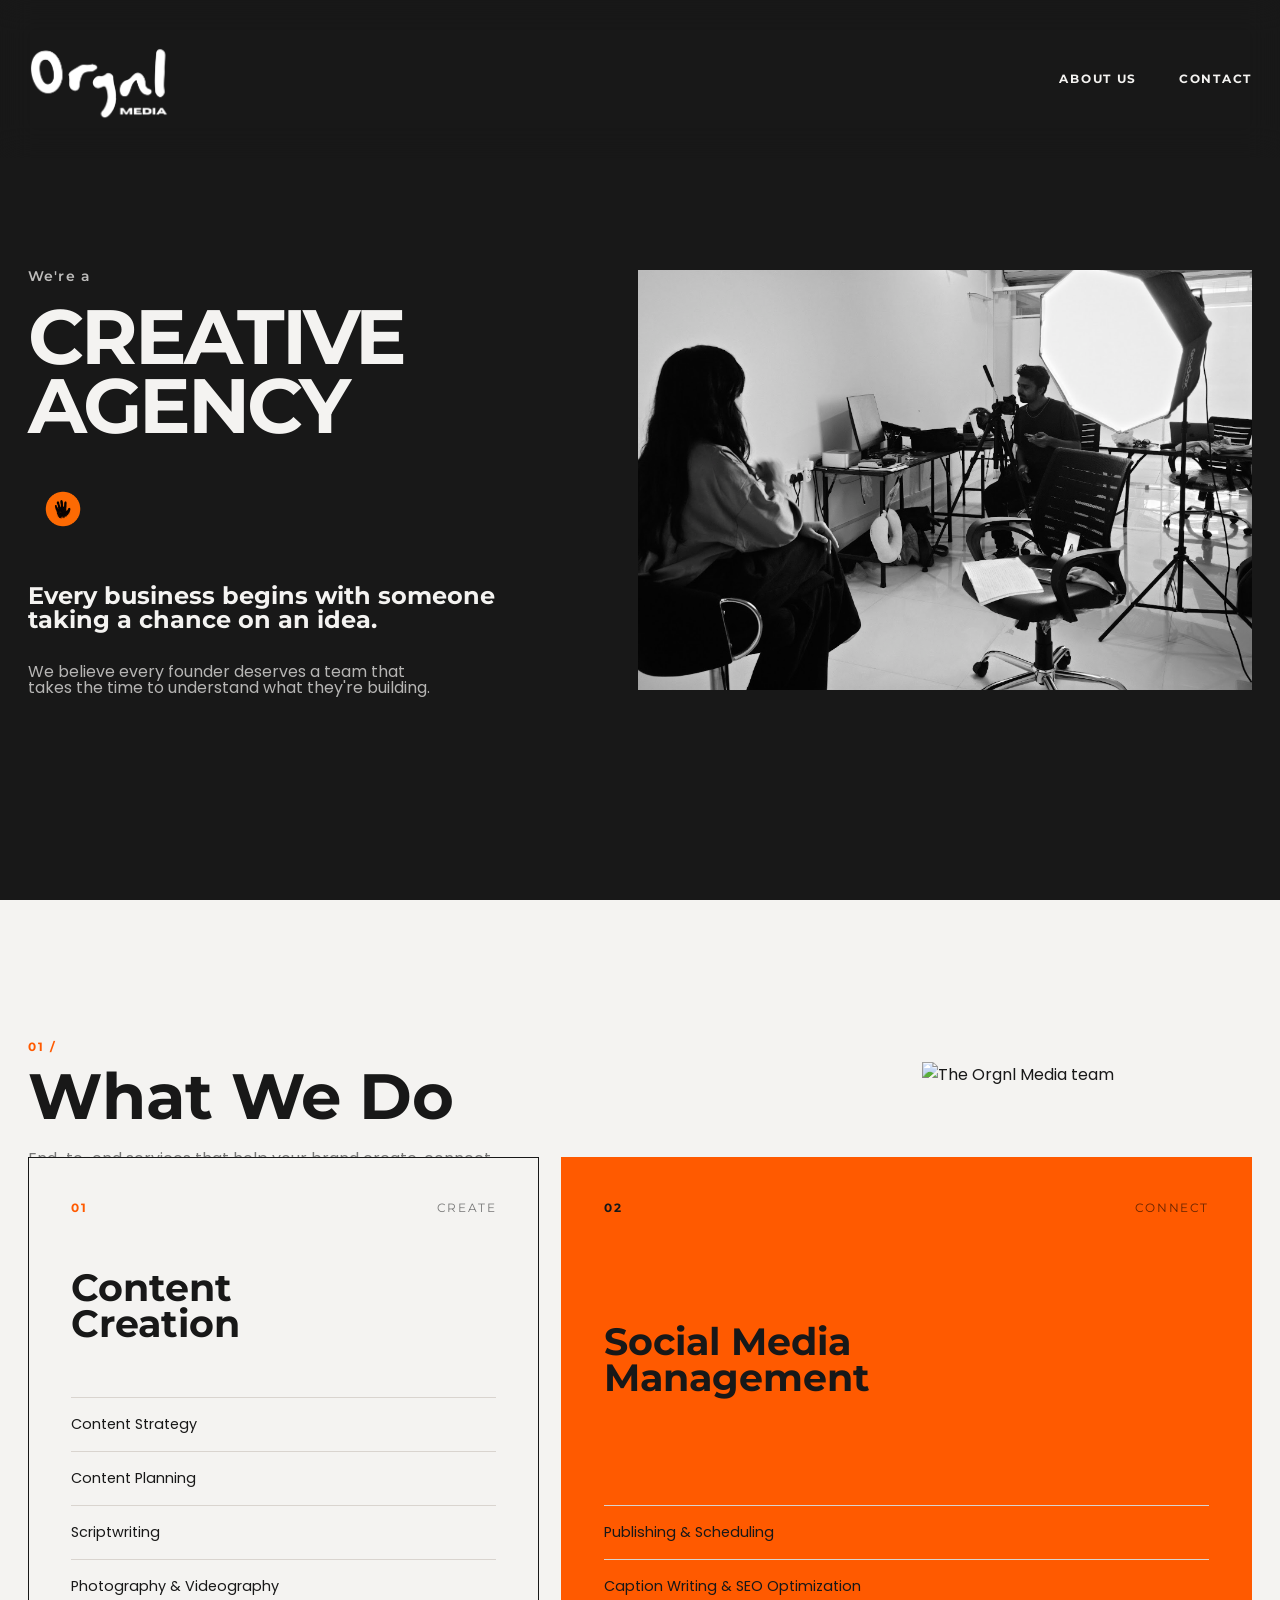
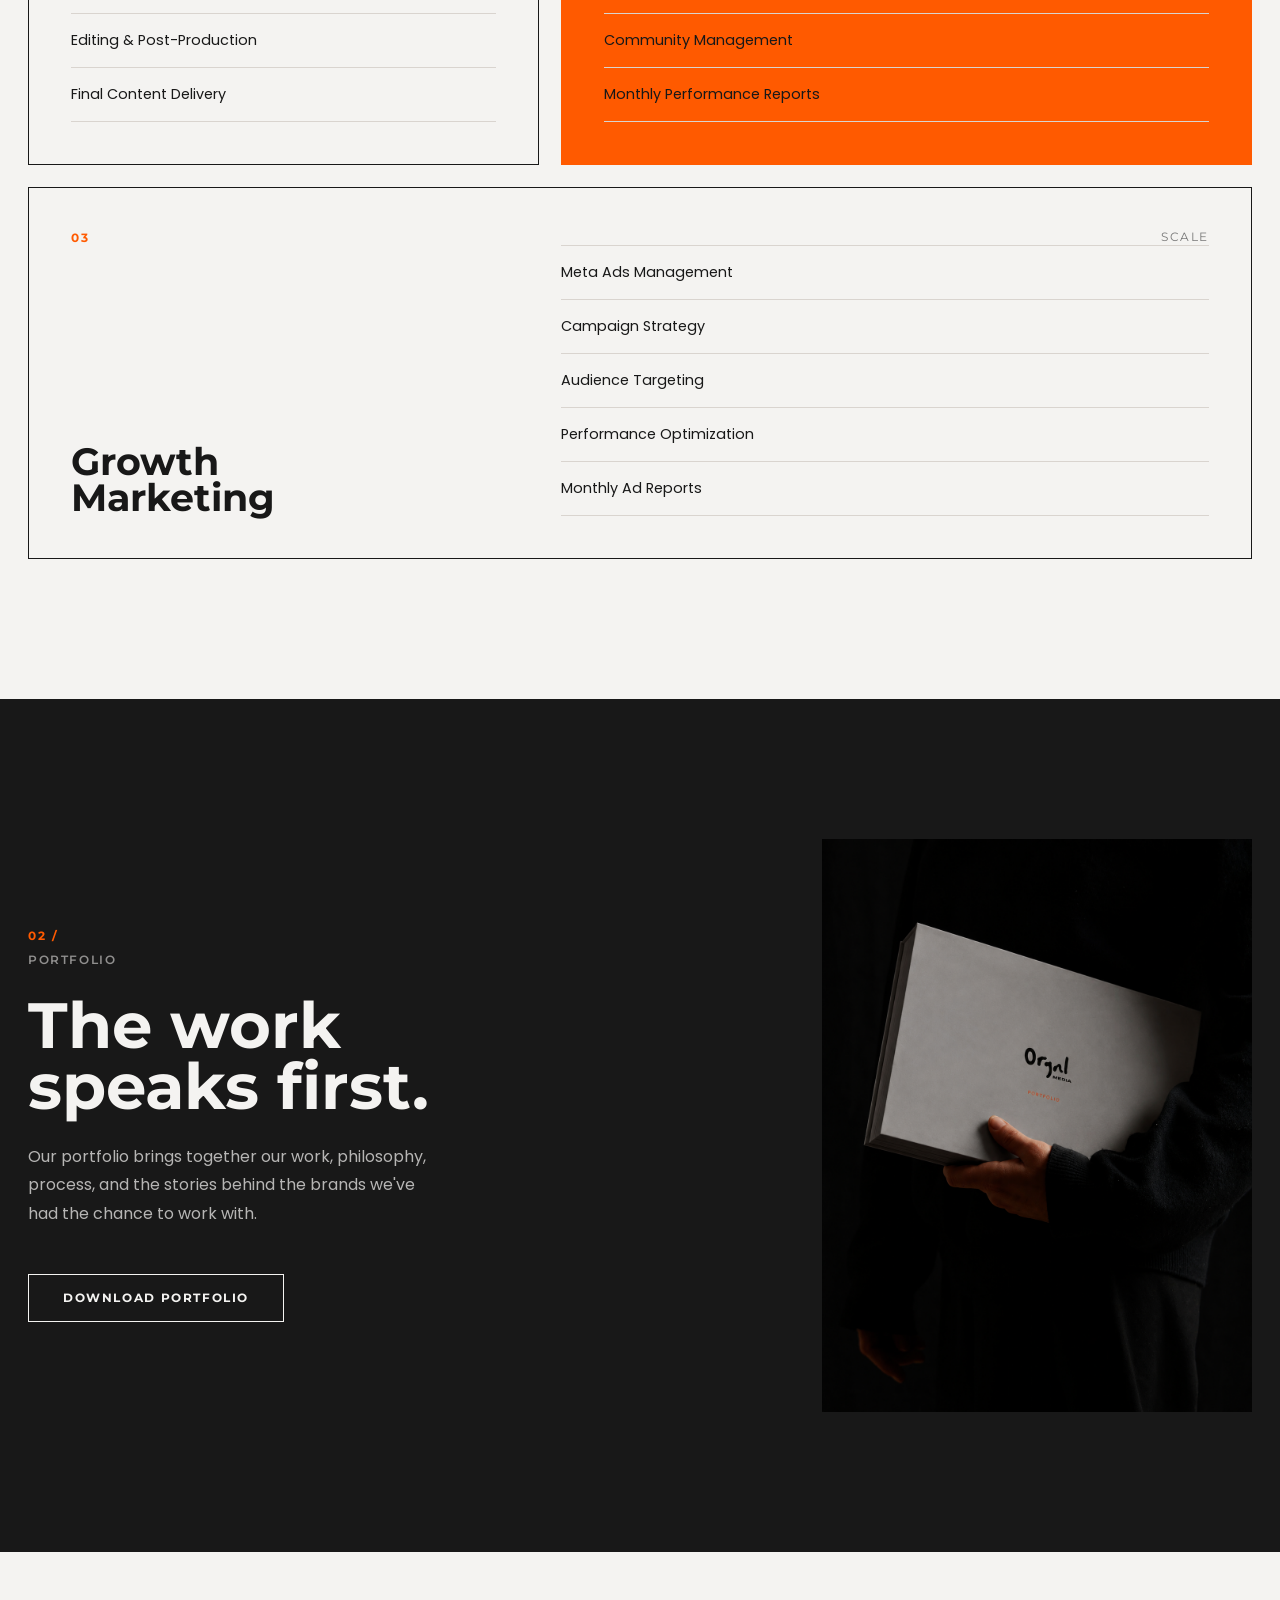
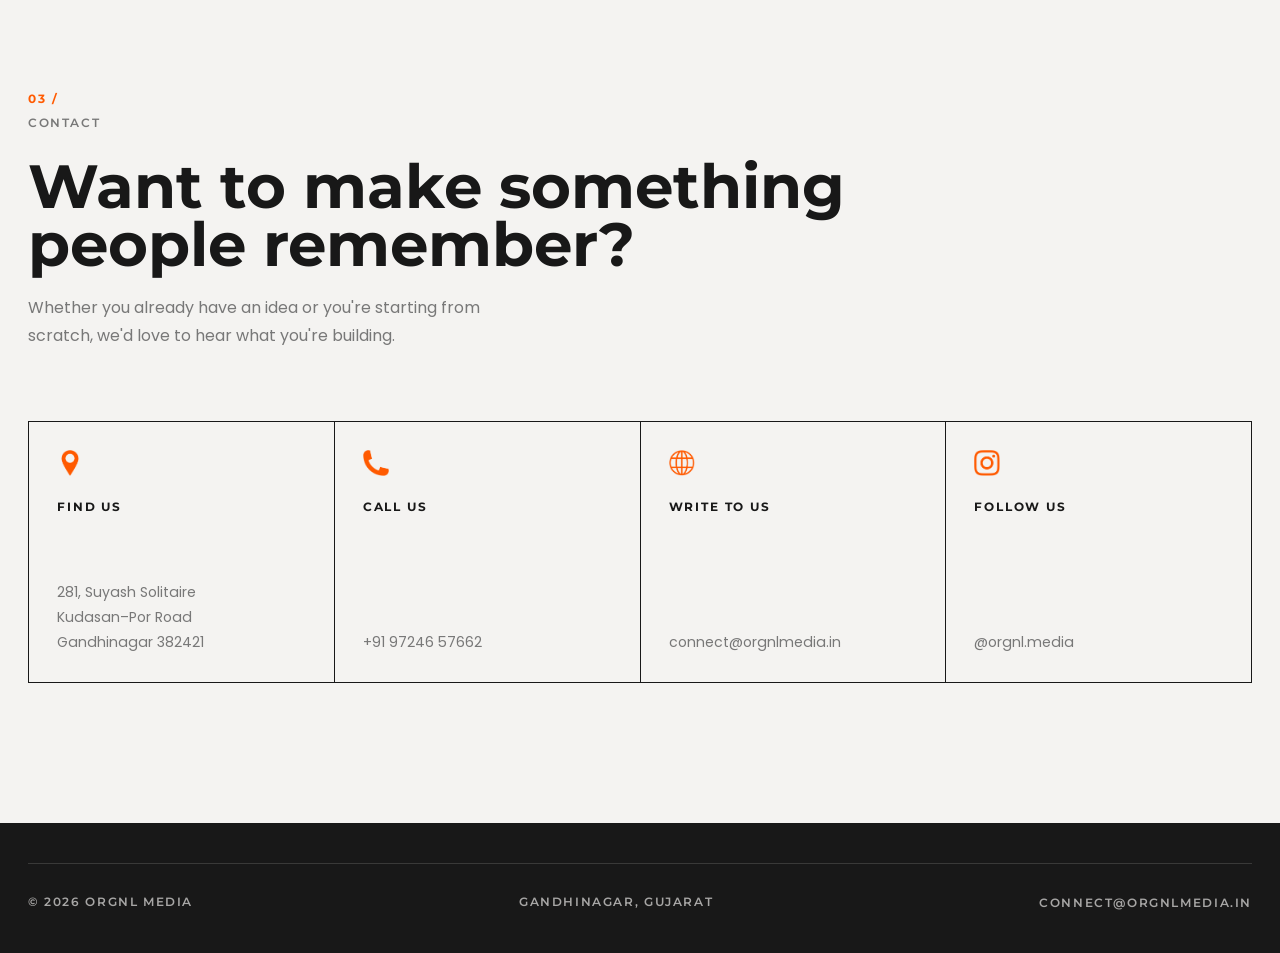
==== commit 02cb5e4f: "Update index.html" ====
--- a/index.html
+++ b/index.html
@@ -132,7 +132,7 @@
             </h2>
 
             <img
-                src="assets/icons/Hand-icon-orgnl.png"
+                src="assets/images/Hand-icon-orgnl.png"
                 alt=""
                 aria-hidden="true"
                 class="hero-hand"
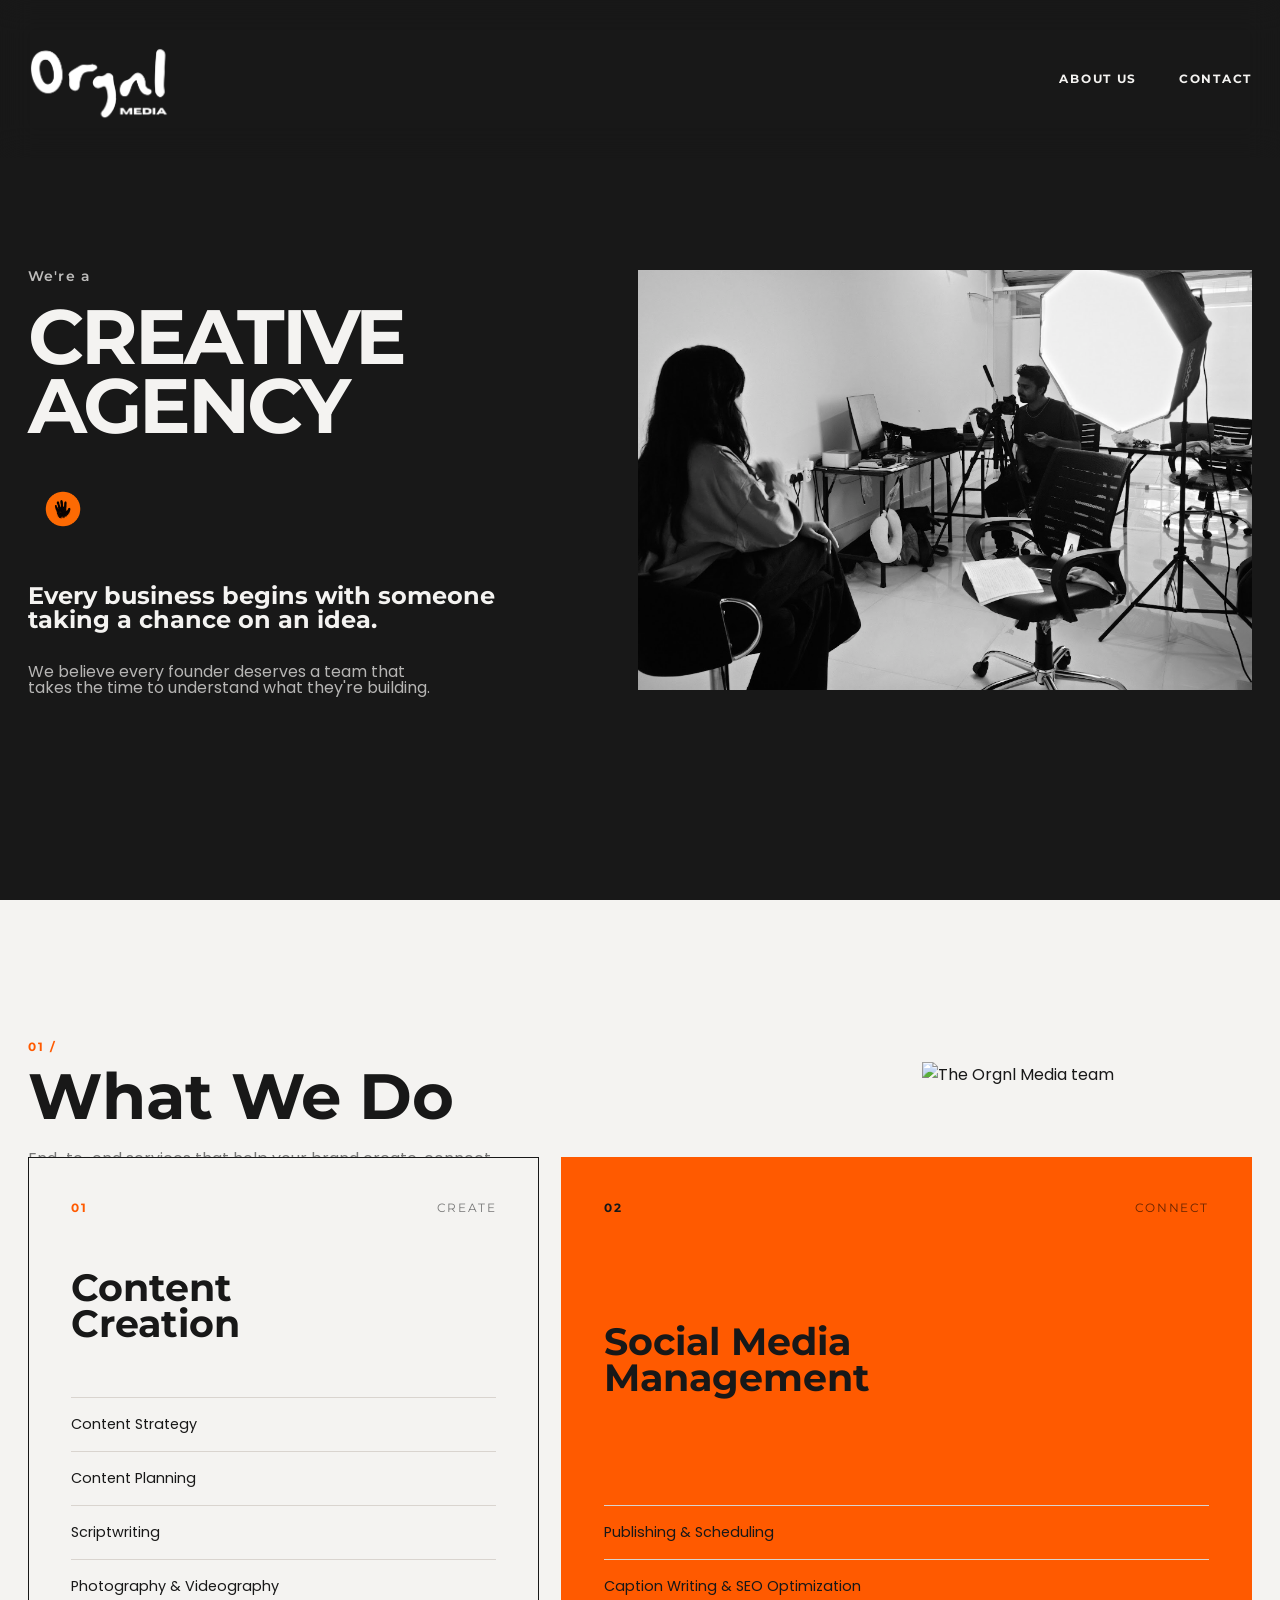
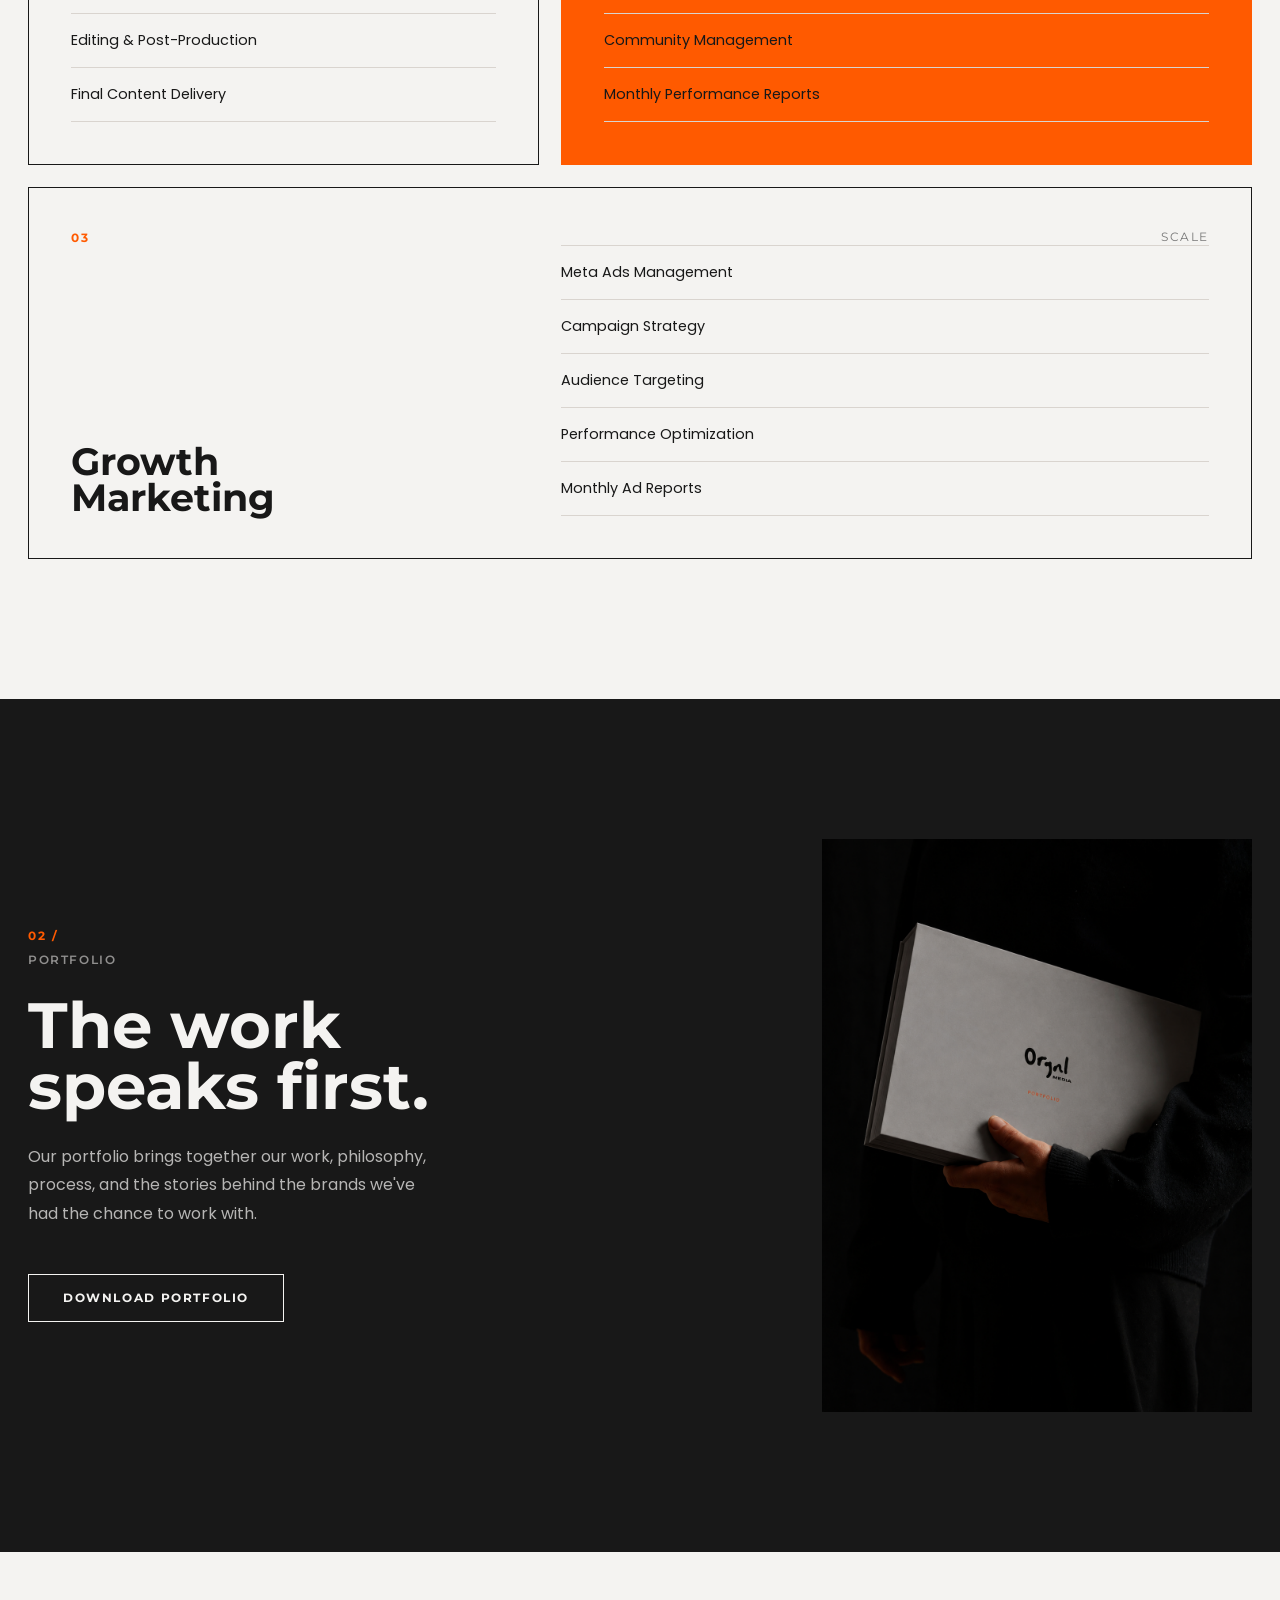
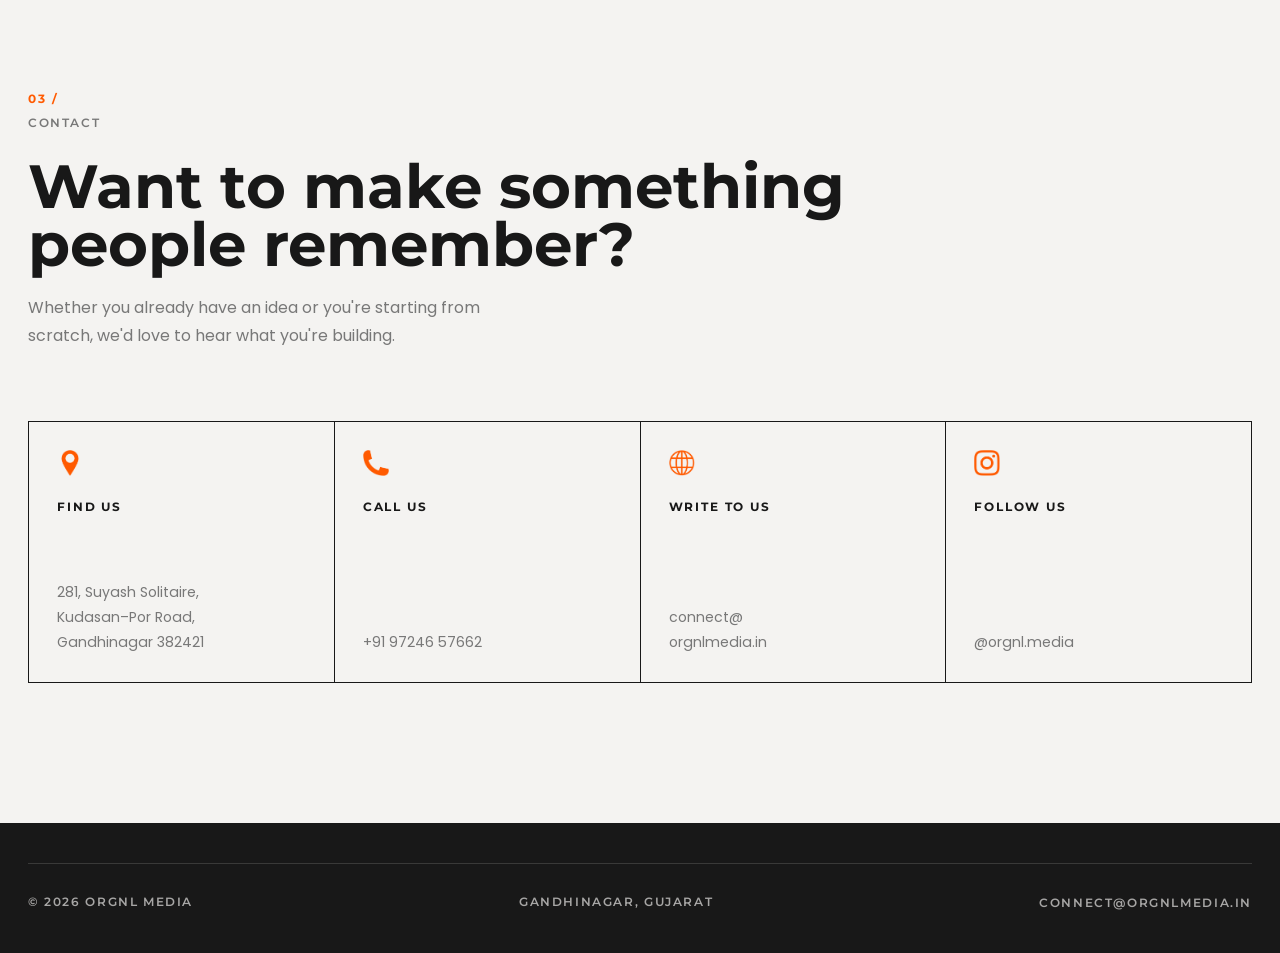
==== commit 5dda329a: "Update index.html" ====
--- a/index.html
+++ b/index.html
@@ -493,8 +493,8 @@
 
                 <p>
 
-                    281, Suyash Solitaire<br>
-                    Kudasan–Por Road<br>
+                    281, Suyash Solitaire,<br>
+                    Kudasan–Por Road,<br>
                     Gandhinagar 382421
 
                 </p>
@@ -569,7 +569,8 @@
 
                 <p>
 
-                    connect@orgnlmedia.in
+                    connect@<br>
+                    orgnlmedia.in
 
                 </p>
 
